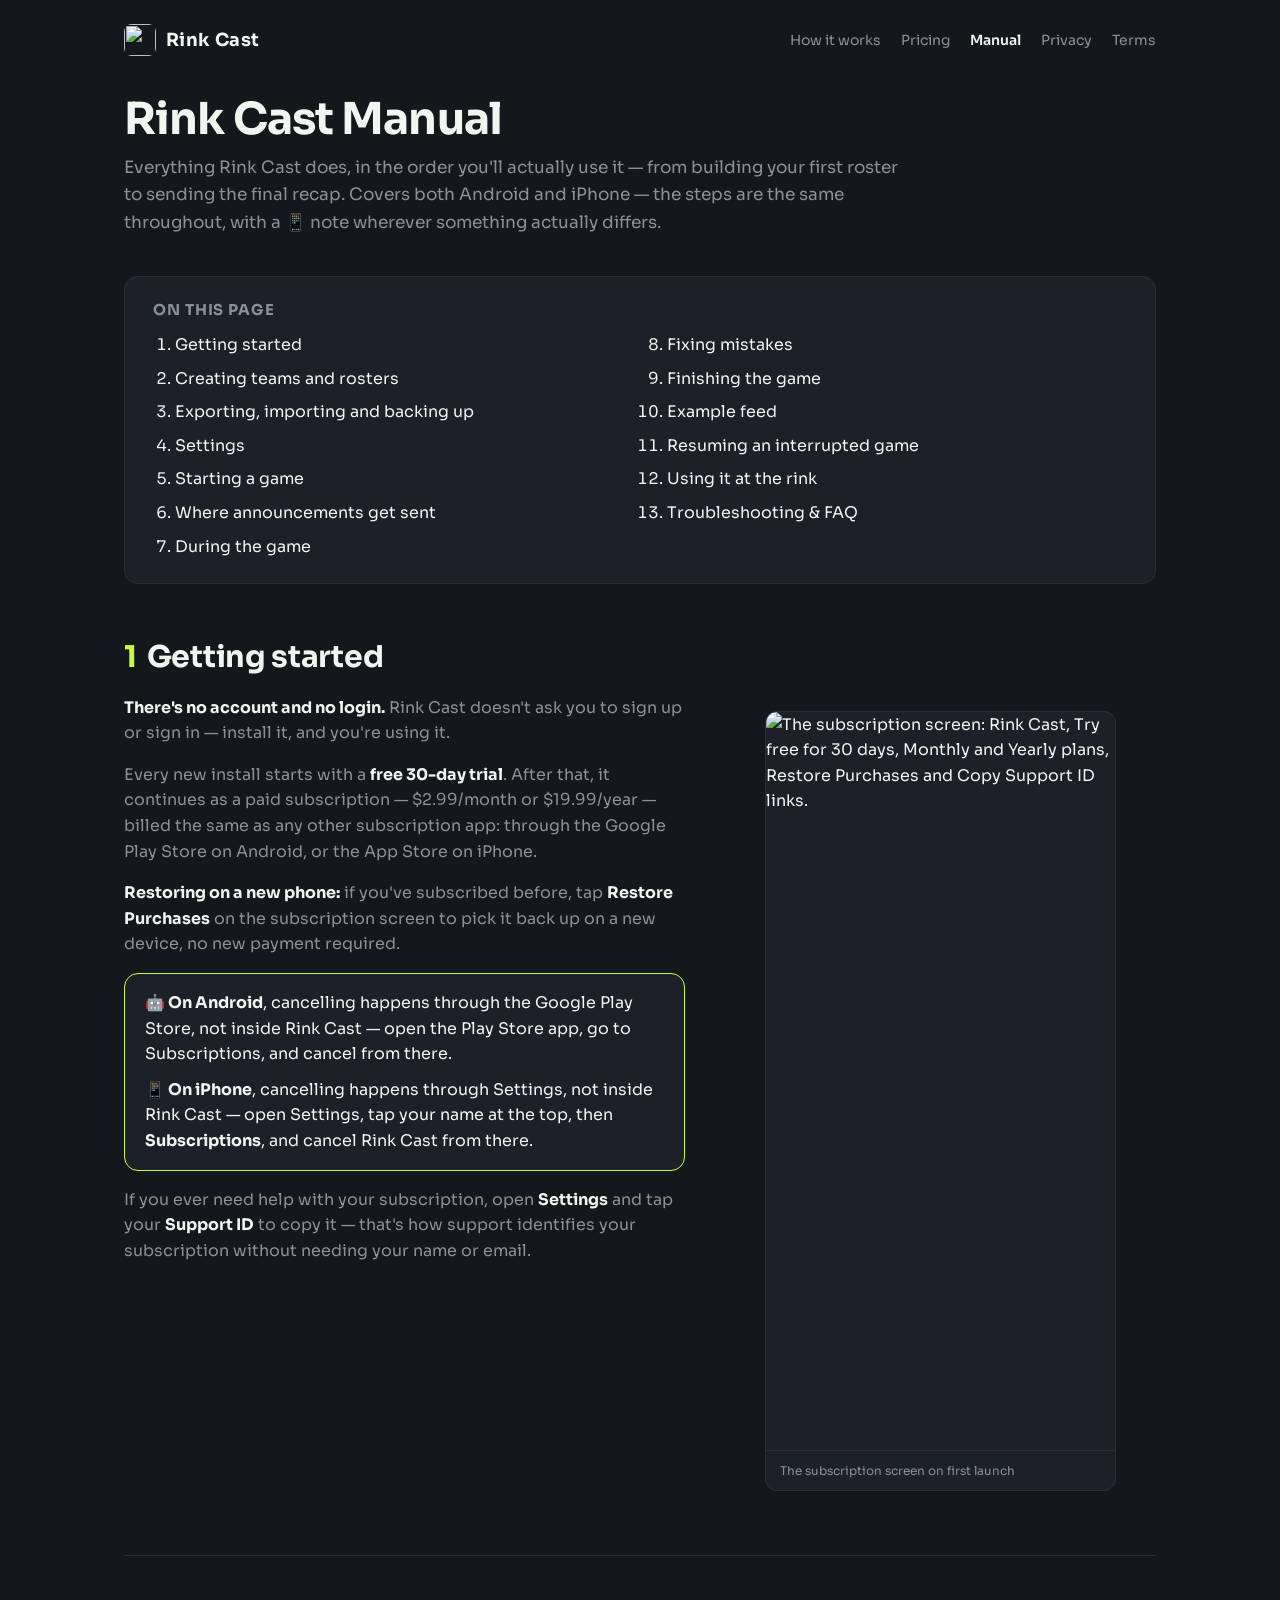
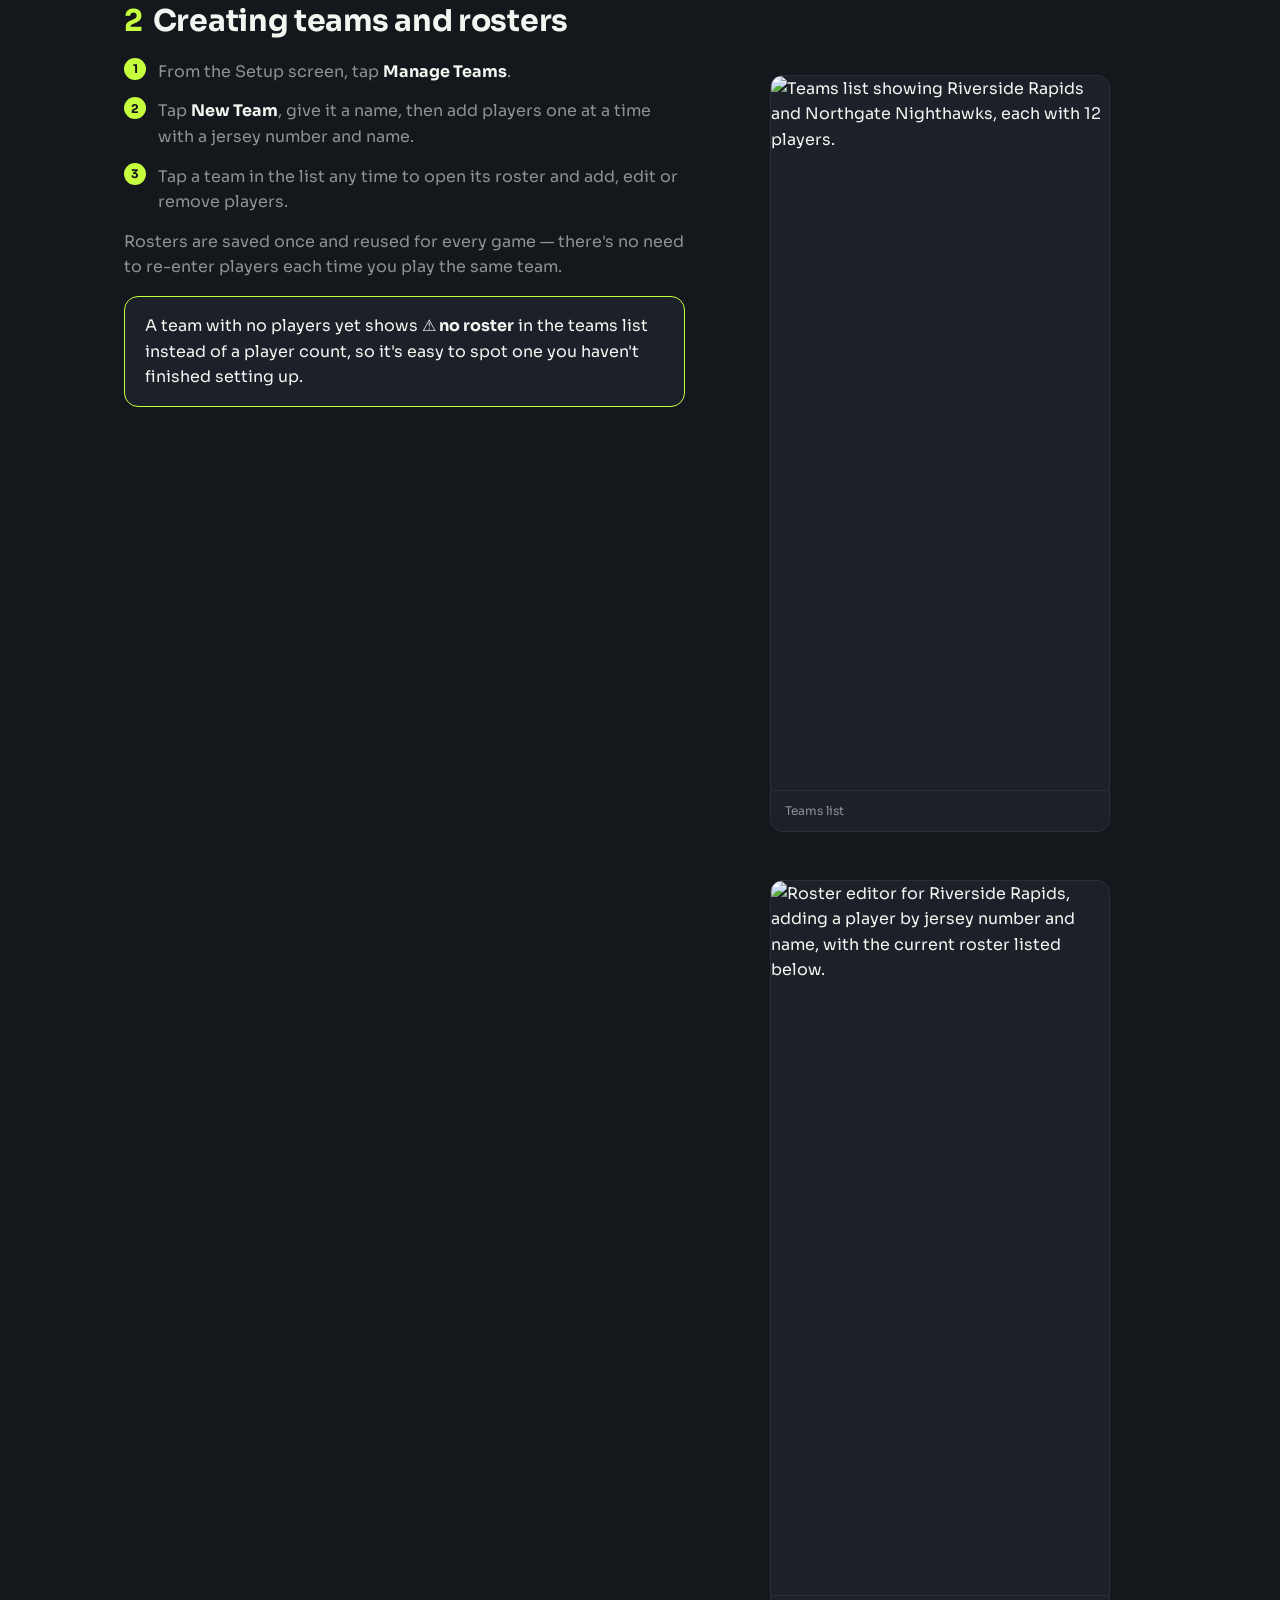
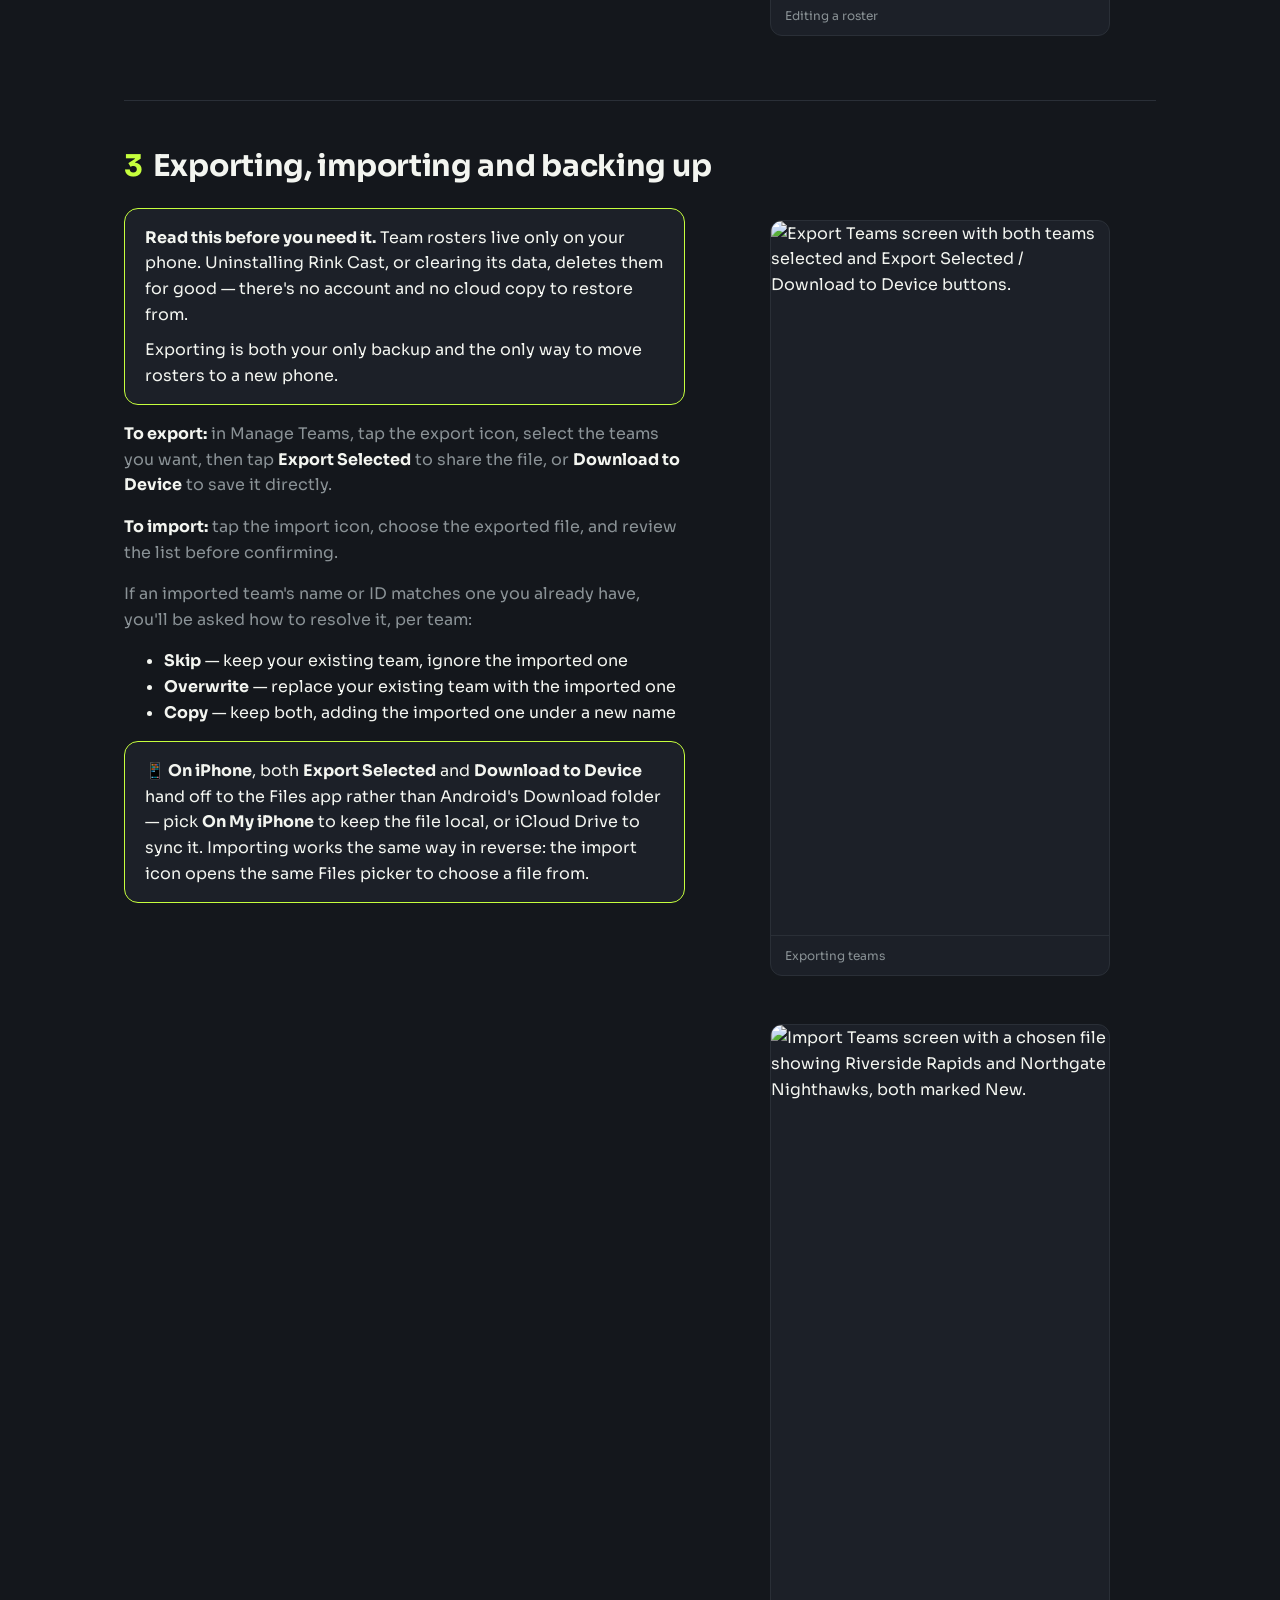
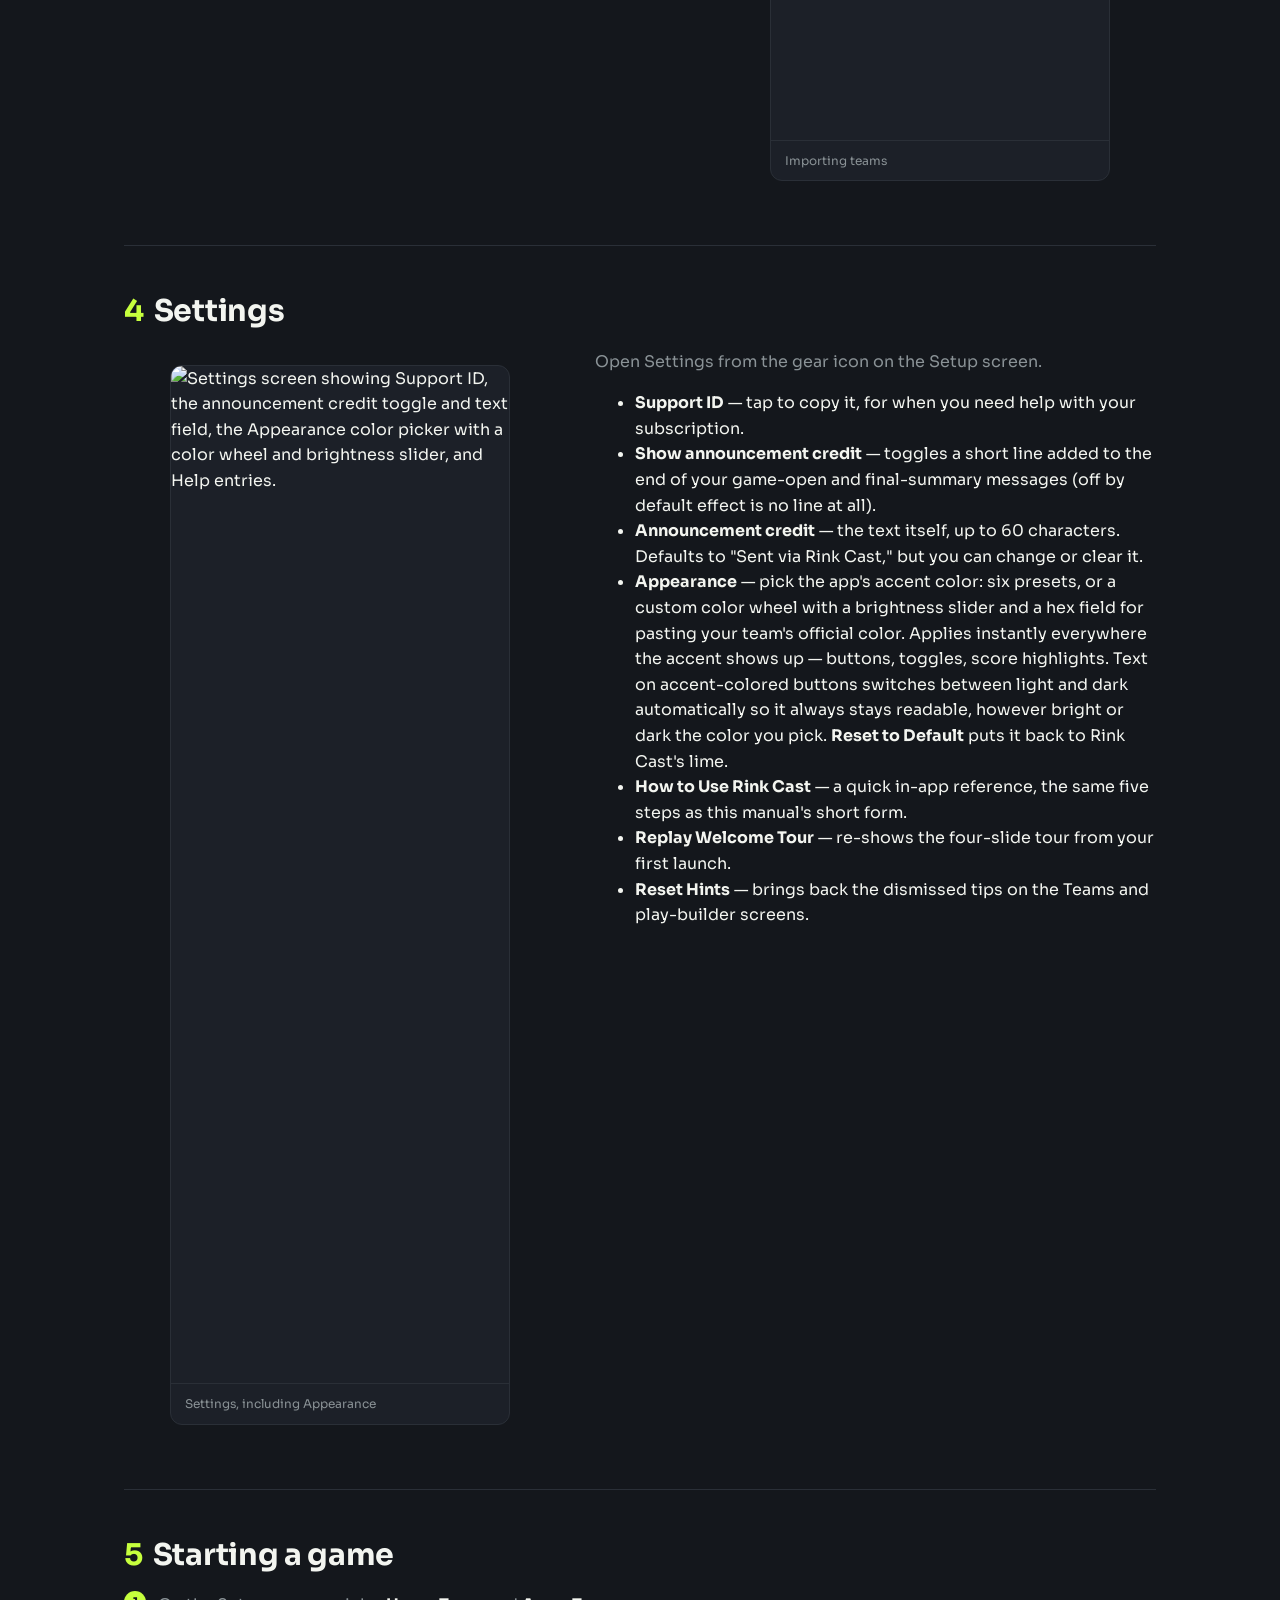
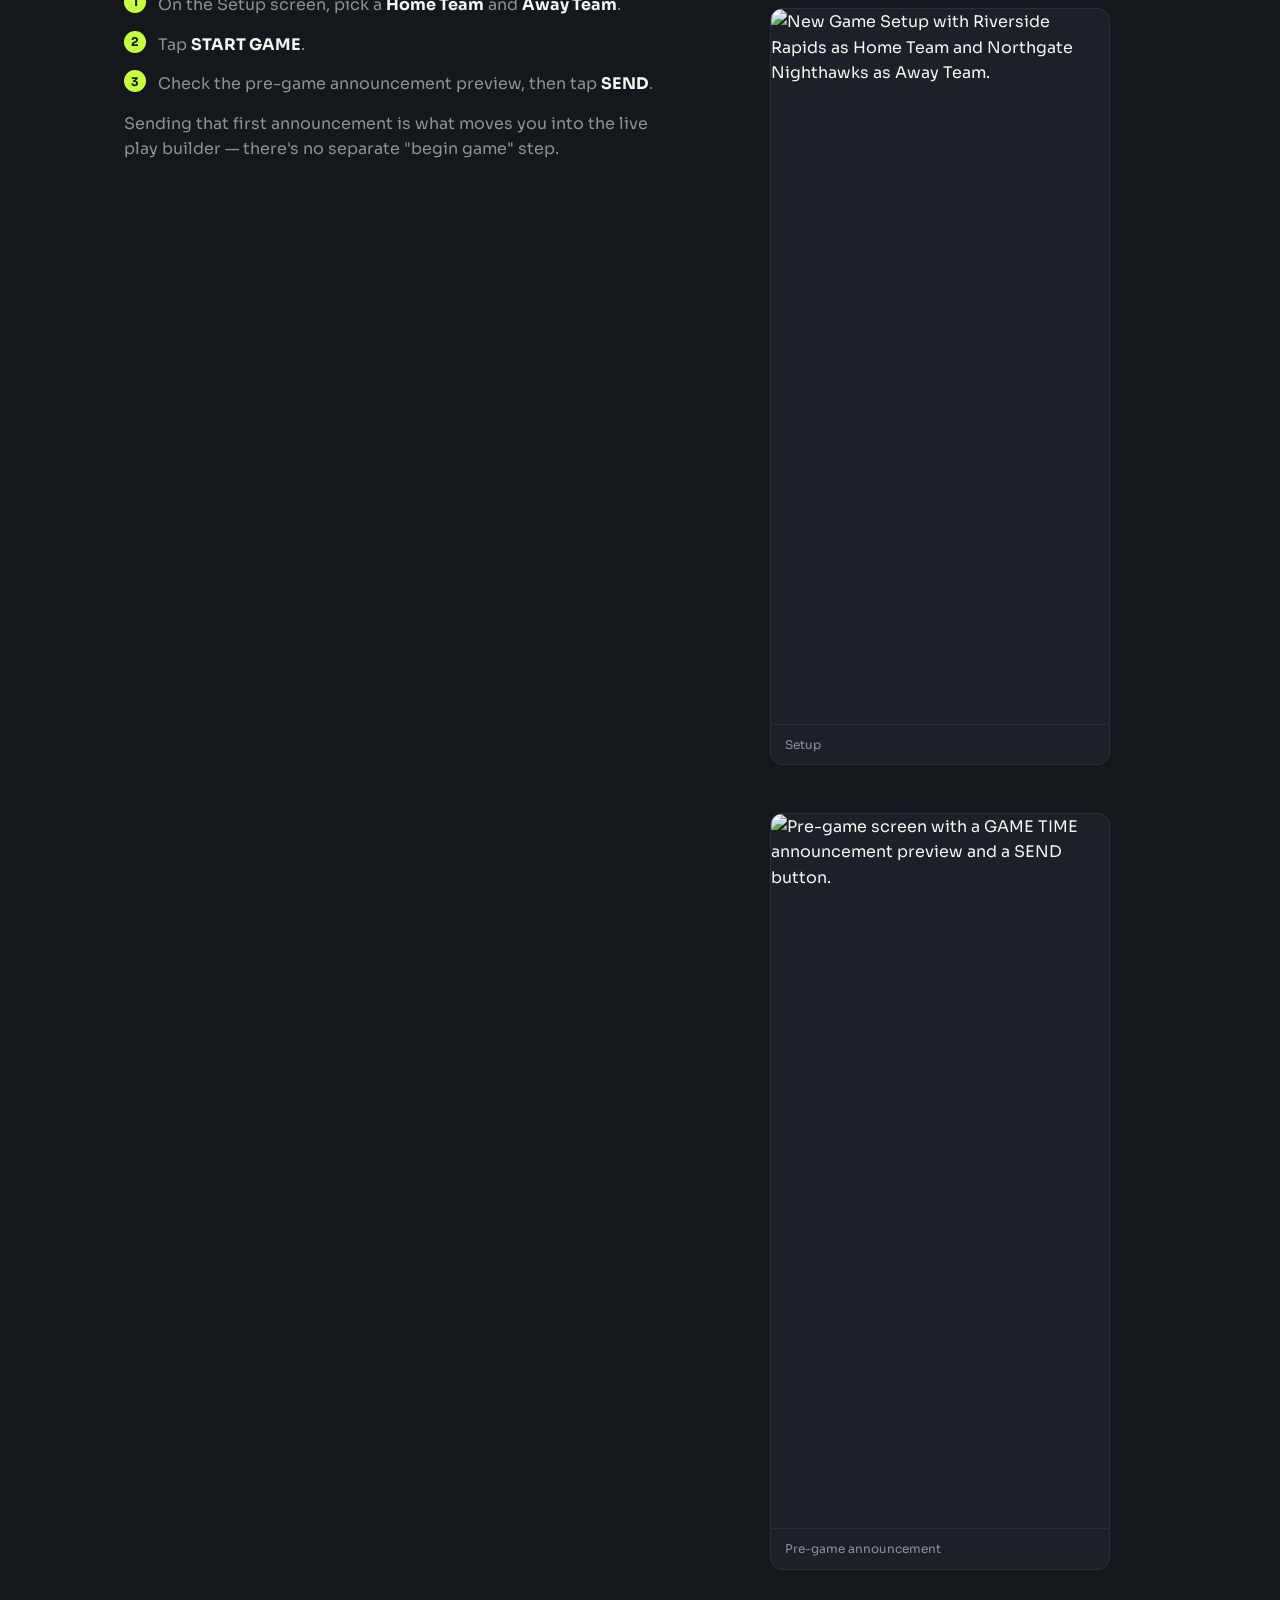
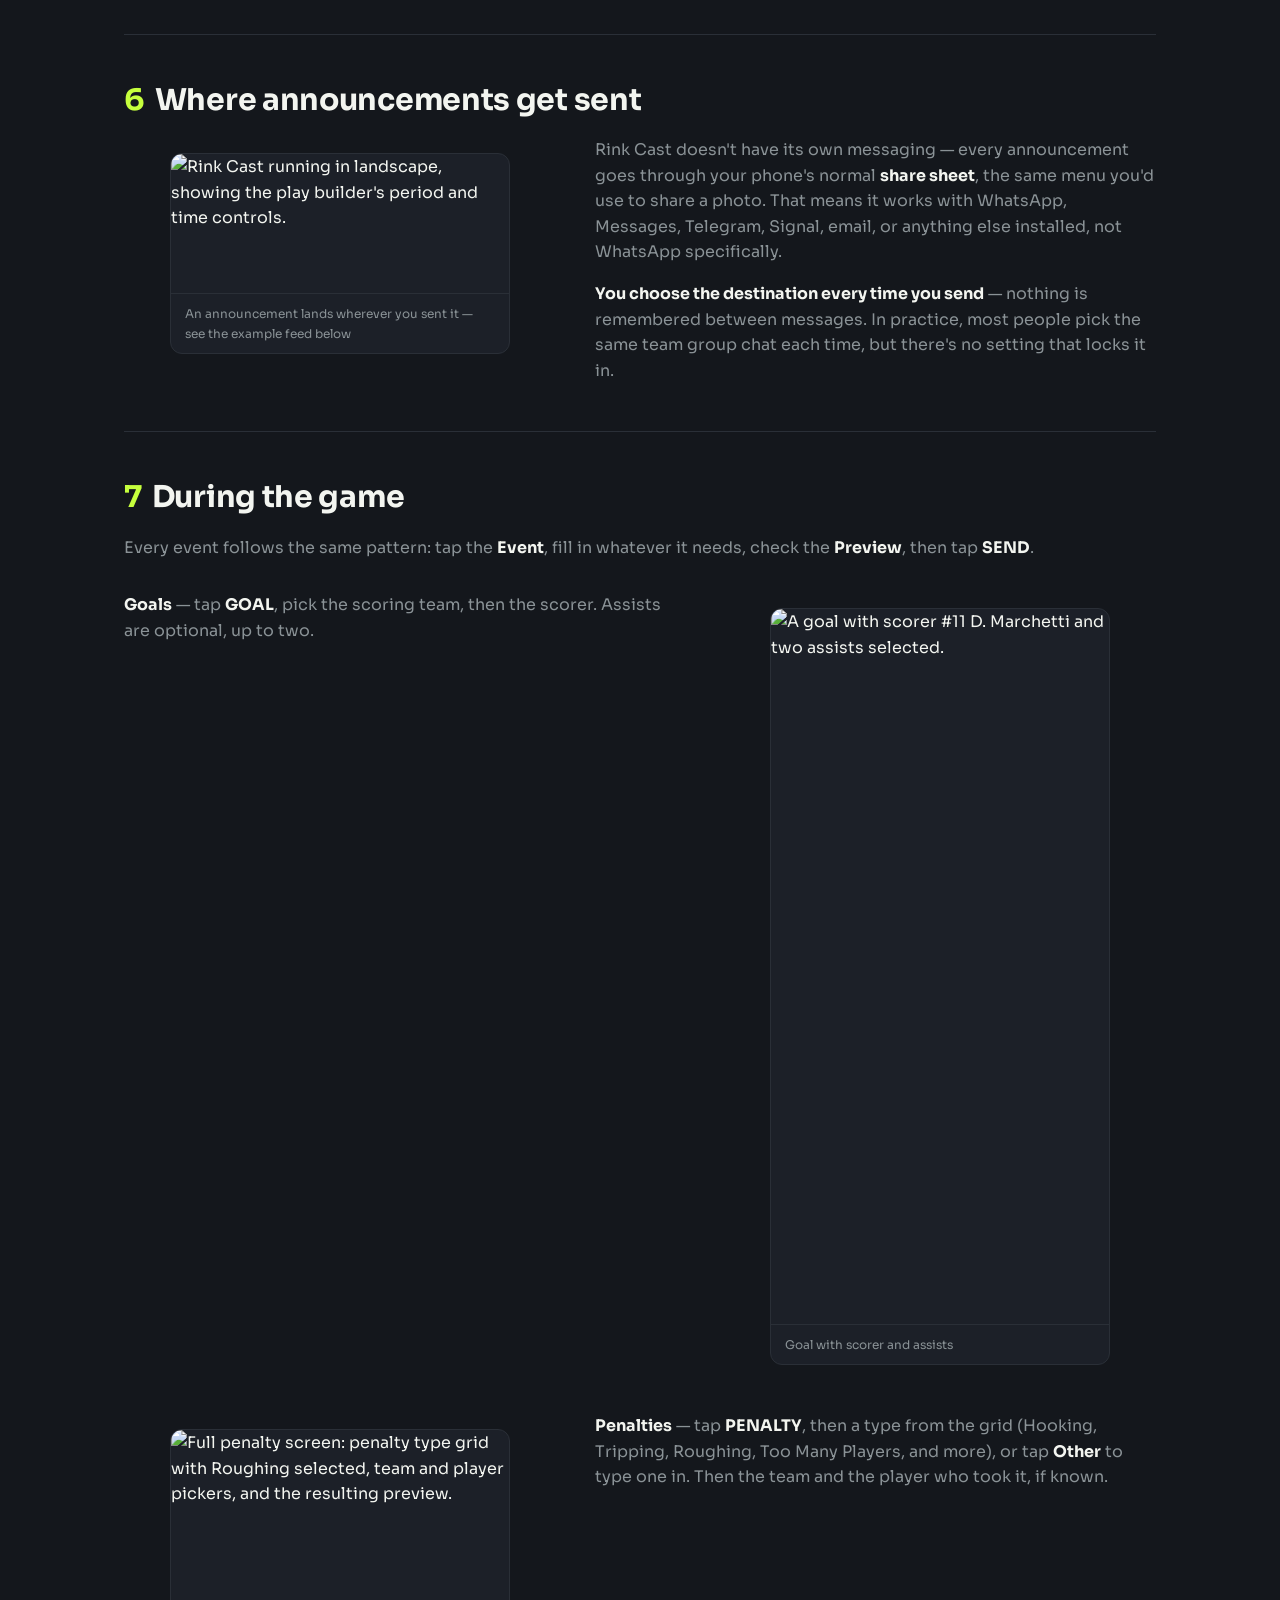
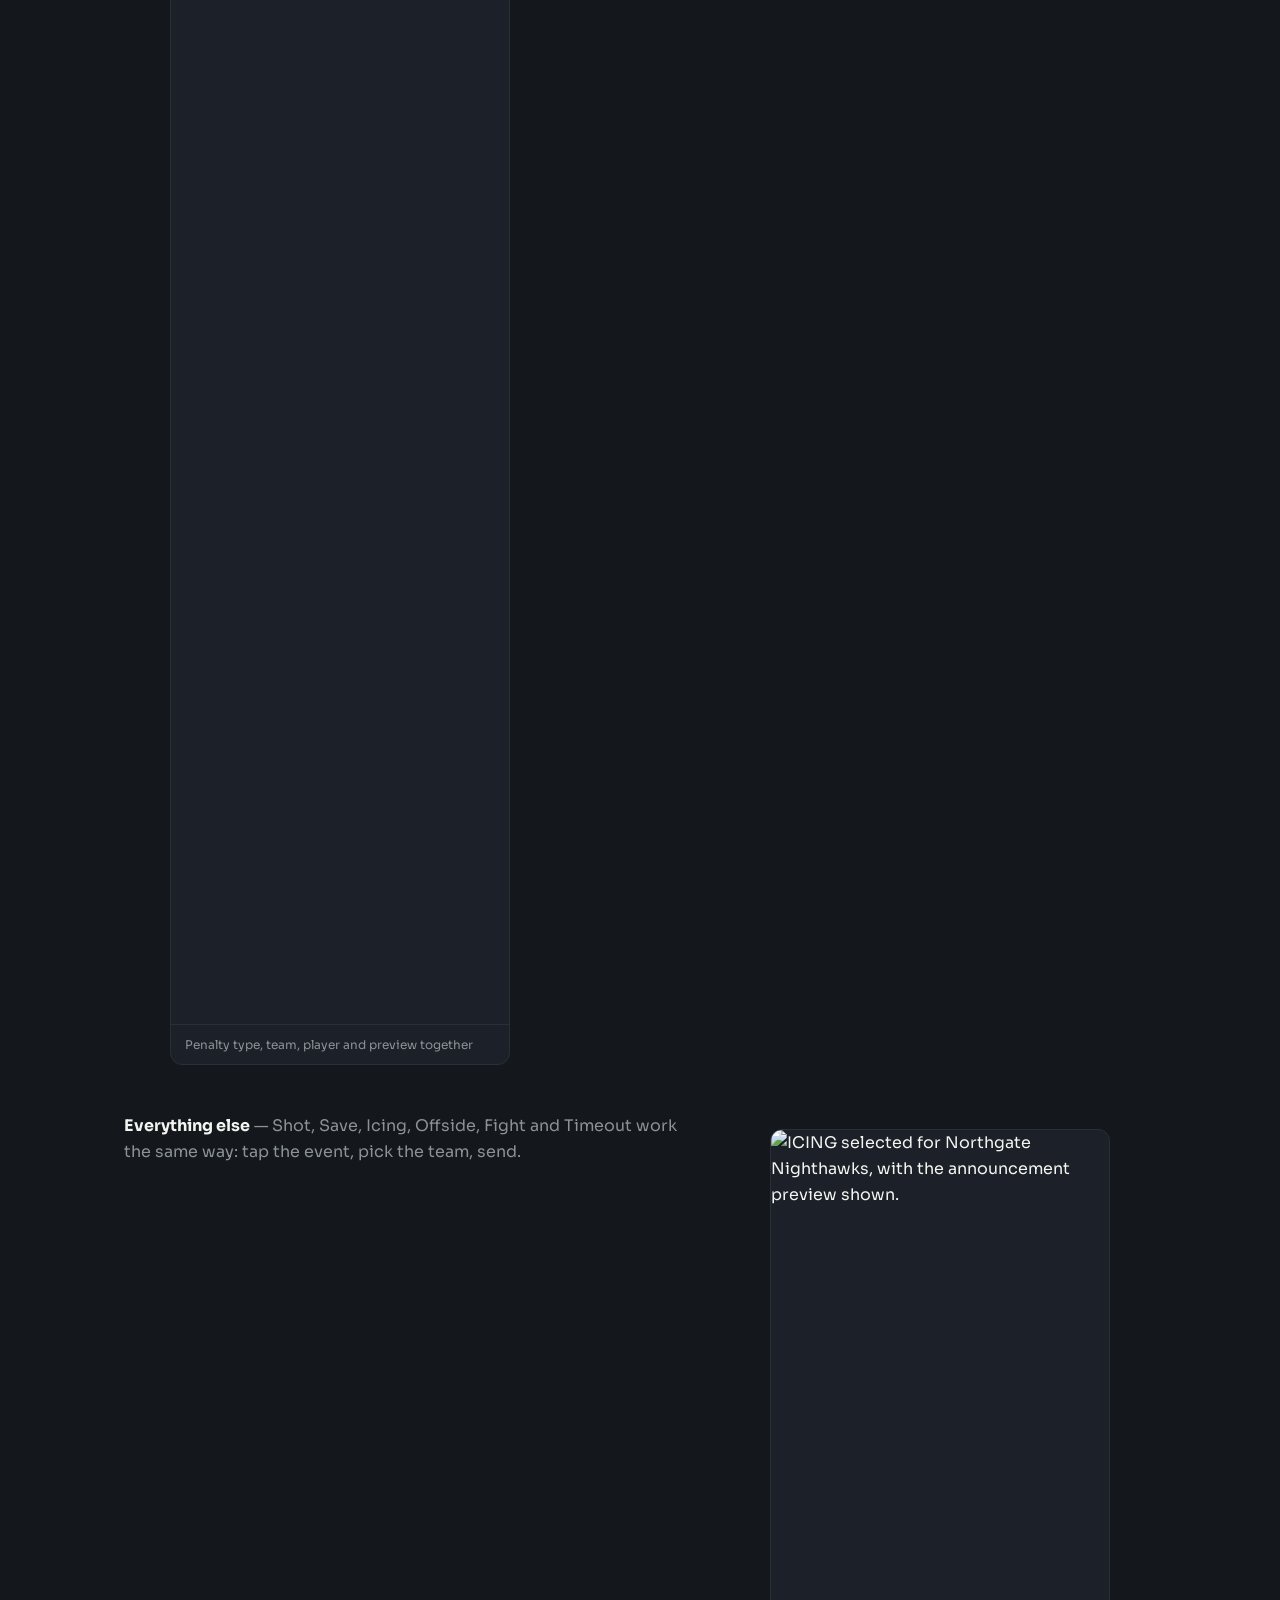
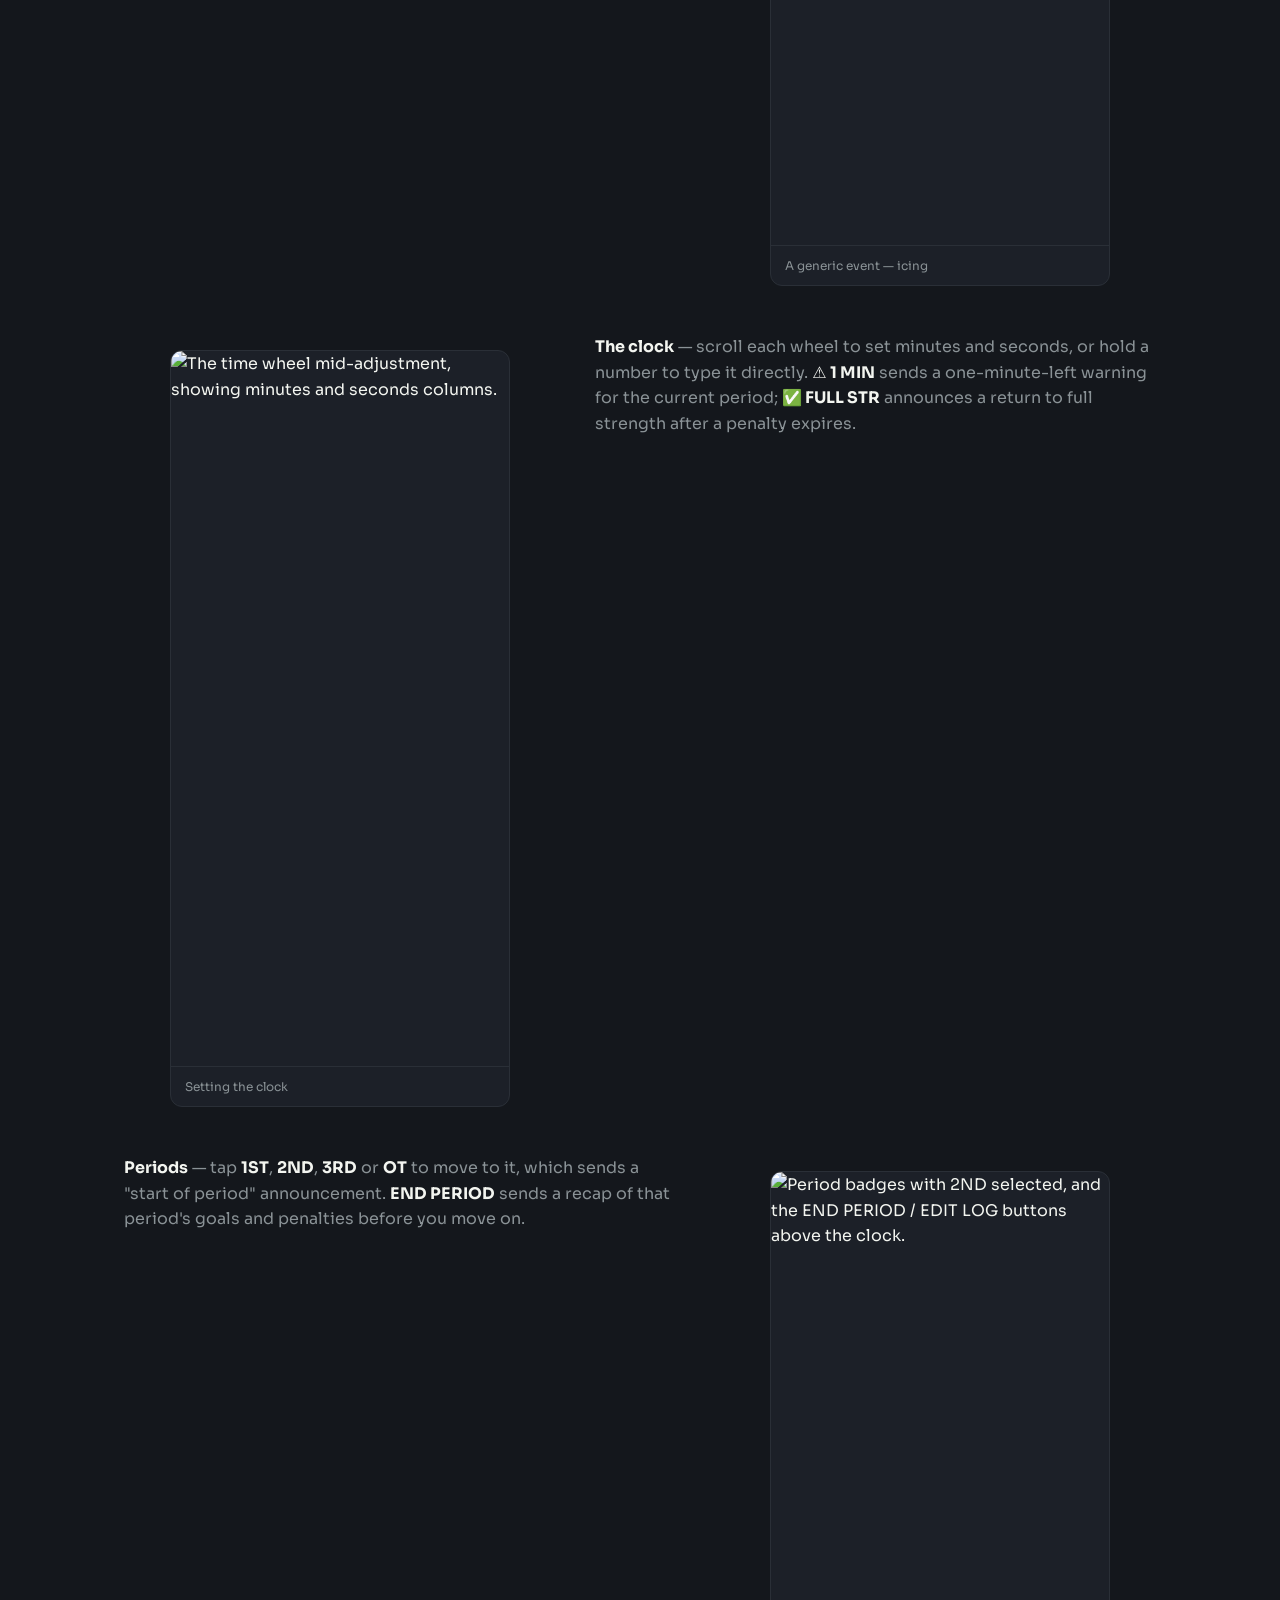
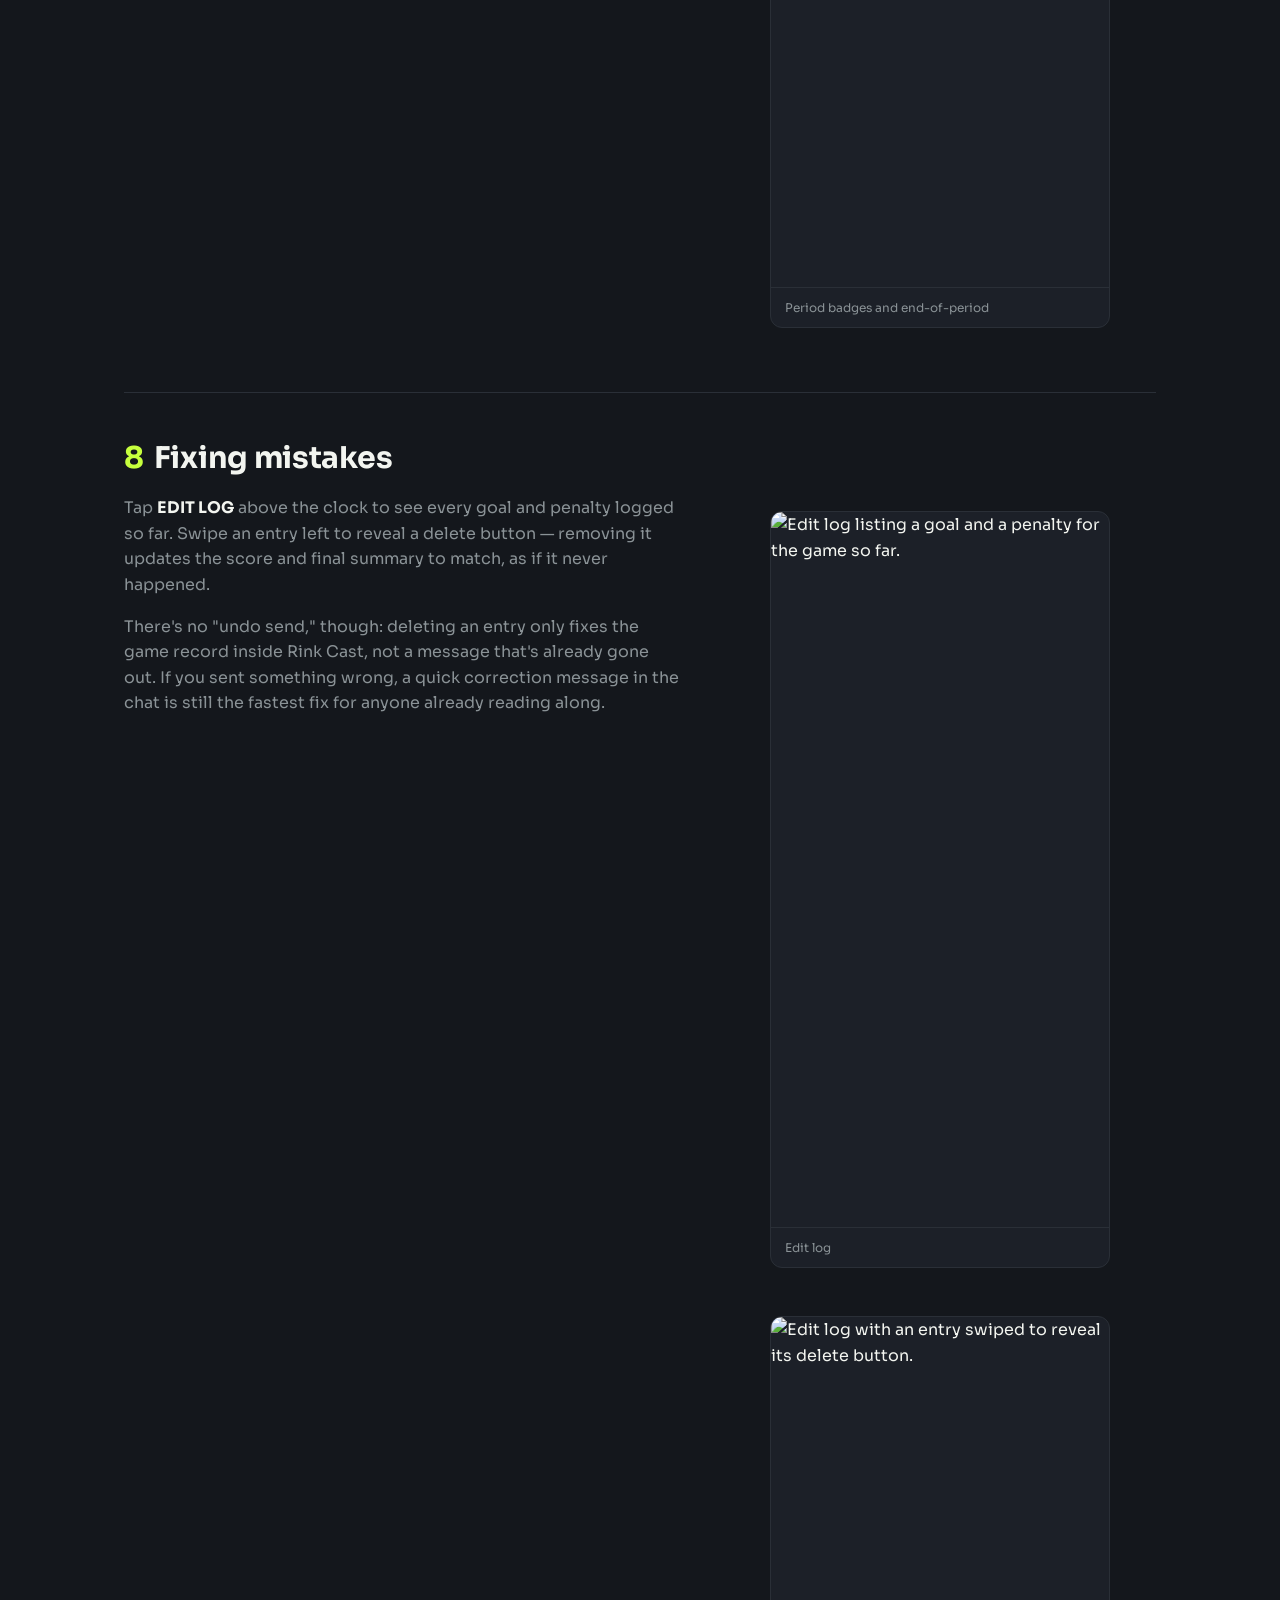
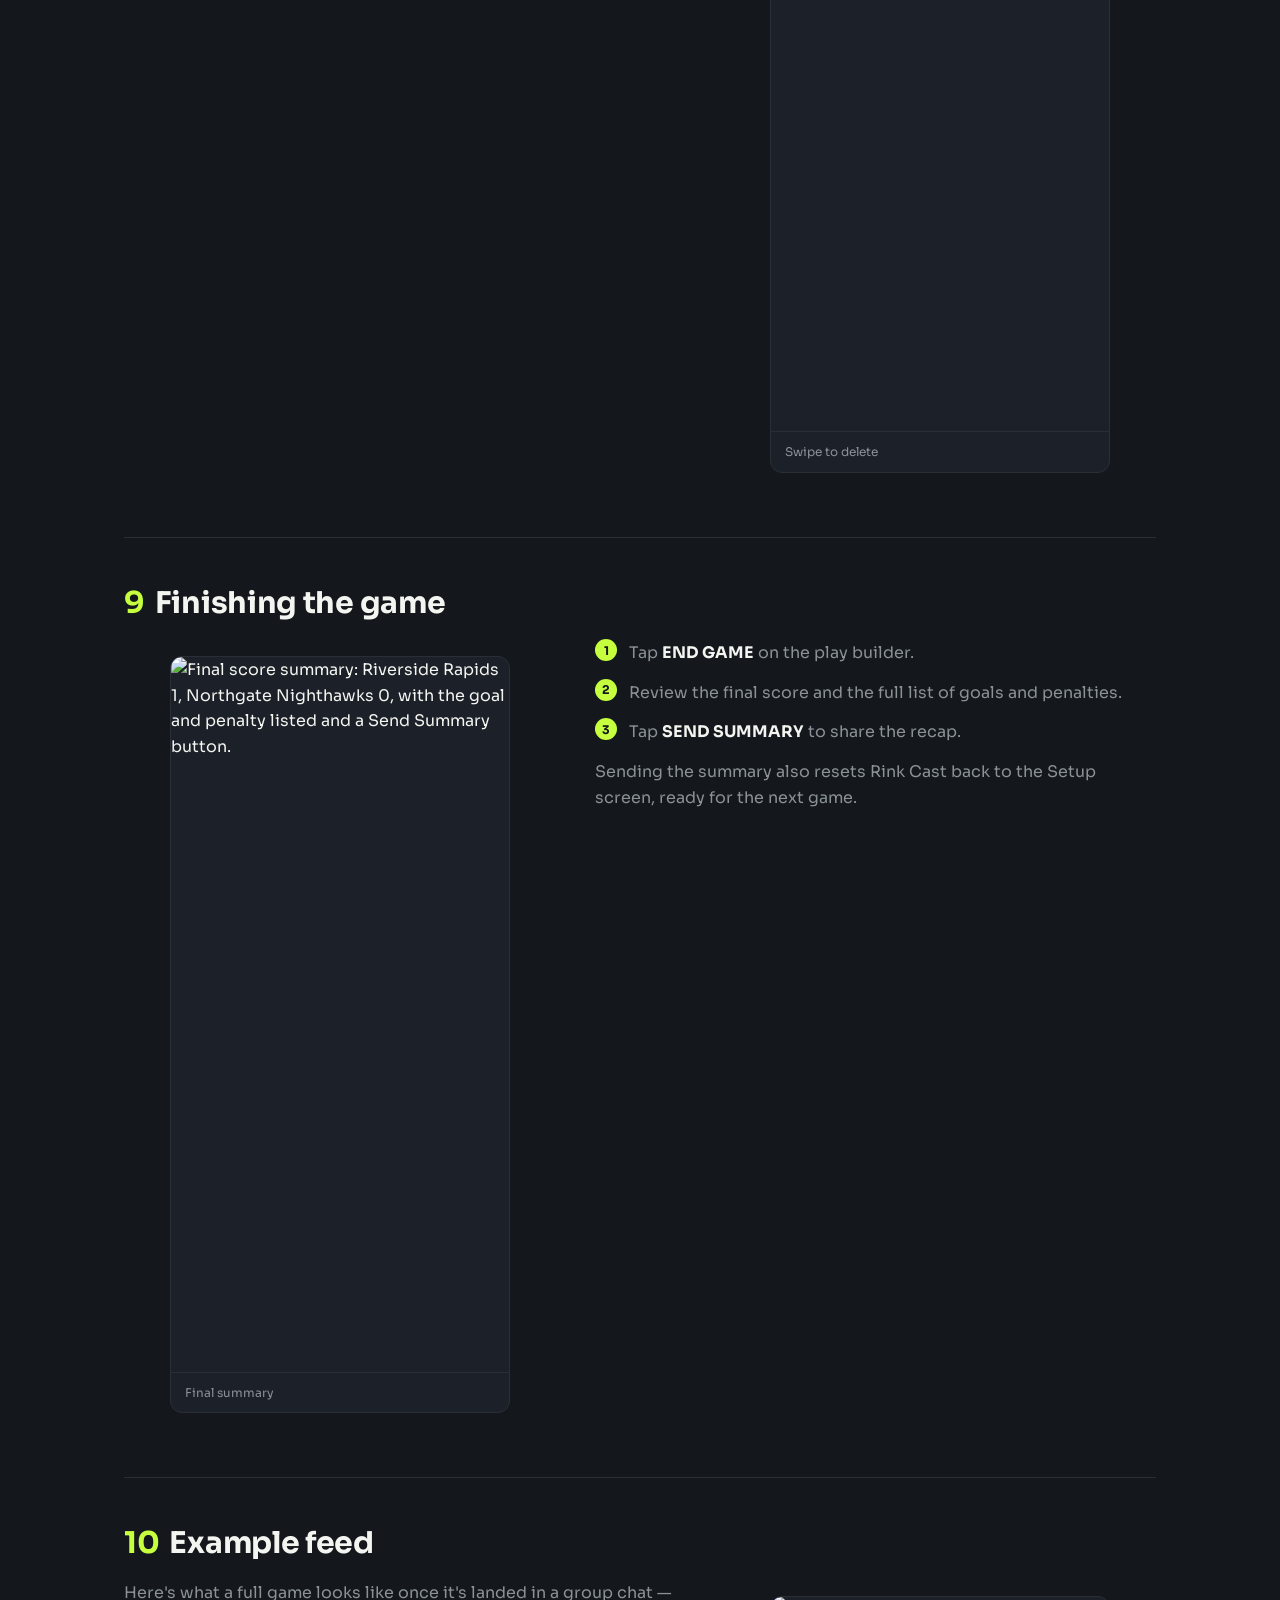
==== manual.html @ 88b72c5d "Make the promo page the homepage, move privacy to privacy.html, restyle legal pages in Volt Graphite" ====
<!doctype html>
<html lang="en">
<head>
<meta charset="utf-8" />
<meta name="viewport" content="width=device-width, initial-scale=1" />
<title>Rink Cast Manual</title>
<meta name="description" content="How to use Rink Cast: teams and rosters, starting a game, calling goals and penalties live, and sending the final recap." />

<meta property="og:type" content="website" />
<meta property="og:title" content="Rink Cast Manual" />
<meta property="og:description" content="How to use Rink Cast: teams and rosters, starting a game, calling goals and penalties live, and sending the final recap." />
<meta property="og:image" content="https://mcesolutionsinc.github.io/rink-cast/og-image.png" />
<meta property="og:url" content="https://mcesolutionsinc.github.io/rink-cast/manual.html" />
<meta name="twitter:card" content="summary_large_image" />

<link rel="icon" type="image/png" sizes="64x64" href="favicon.png" />
<link rel="apple-touch-icon" href="apple-touch-icon.png" />

<link rel="preconnect" href="https://fonts.googleapis.com" />
<link rel="preconnect" href="https://fonts.gstatic.com" crossorigin />
<link rel="stylesheet" href="https://fonts.googleapis.com/css2?family=Sora:wght@400;600;700&display=swap" />
<link rel="stylesheet" href="promo.css" />
</head>
<body>

<div class="wrap">
  <header class="site-header">
    <a class="wordmark" href="index.html">
      <img src="favicon.png" alt="" width="32" height="32" />
      Rink Cast
    </a>
    <nav class="site-nav" aria-label="Site">
      <a href="index.html#how-it-works">How it works</a>
      <a href="index.html#pricing">Pricing</a>
      <a href="manual.html" aria-current="page">Manual</a>
      <a href="privacy.html">Privacy</a>
      <a href="terms.html">Terms</a>
    </nav>
  </header>

  <main>
    <div class="doc-header">
      <h1 class="doc-title">Rink Cast Manual</h1>
      <p class="doc-lead">Everything Rink Cast does, in the order you'll actually use it — from building your first
        roster to sending the final recap. Covers both Android and iPhone — the steps are the same throughout,
        with a 📱 note wherever something actually differs.</p>
    </div>

    <nav class="toc" aria-label="Table of contents">
      <h2>On this page</h2>
      <ol>
        <li><a href="#getting-started">Getting started</a></li>
        <li><a href="#teams-and-rosters">Creating teams and rosters</a></li>
        <li><a href="#backing-up">Exporting, importing and backing up</a></li>
        <li><a href="#settings">Settings</a></li>
        <li><a href="#starting-a-game">Starting a game</a></li>
        <li><a href="#where-it-sends">Where announcements get sent</a></li>
        <li><a href="#during-the-game">During the game</a></li>
        <li><a href="#fixing-mistakes">Fixing mistakes</a></li>
        <li><a href="#finishing-the-game">Finishing the game</a></li>
        <li><a href="#example-feed">Example feed</a></li>
        <li><a href="#resuming">Resuming an interrupted game</a></li>
        <li><a href="#at-the-rink">Using it at the rink</a></li>
        <li><a href="#troubleshooting">Troubleshooting &amp; FAQ</a></li>
      </ol>
    </nav>

    <!-- 1: Getting started -->
    <section id="getting-started" class="doc-section">
      <h2><span class="doc-number">1</span>Getting started</h2>
      <div class="doc-body">
        <div class="doc-text">
          <p><strong>There's no account and no login.</strong> Rink Cast doesn't ask you to sign up or sign in —
            install it, and you're using it.</p>
          <p>Every new install starts with a <strong>free 30-day trial</strong>. After that, it continues as a paid
            subscription — $2.99/month or $19.99/year — billed the same as any other subscription app: through the
            Google Play Store on Android, or the App Store on iPhone.</p>
          <p><strong>Restoring on a new phone:</strong> if you've subscribed before, tap <strong>Restore
            Purchases</strong> on the subscription screen to pick it back up on a new device, no new payment
            required.</p>
          <div class="doc-callout">
            <p><strong>🤖 On Android</strong>, cancelling happens through the Google Play Store, not inside Rink
              Cast — open the Play Store app, go to Subscriptions, and cancel from there.</p>
            <p><strong>📱 On iPhone</strong>, cancelling happens through Settings, not inside Rink Cast — open
              Settings, tap your name at the top, then <strong>Subscriptions</strong>, and cancel Rink Cast from
              there.</p>
          </div>
          <p>If you ever need help with your subscription, open <strong>Settings</strong> and tap your
            <strong>Support ID</strong> to copy it — that's how support identifies your subscription without needing
            your name or email.</p>
        </div>
        <div class="doc-shots">
          <figure class="doc-shot">
            <img src="screenshots/manual/01-paywall.webp" width="640" height="1353" loading="lazy"
              alt="The subscription screen: Rink Cast, Try free for 30 days, Monthly and Yearly plans, Restore Purchases and Copy Support ID links." />
            <figcaption>The subscription screen on first launch</figcaption>
          </figure>
        </div>
      </div>
    </section>

    <!-- 2: Creating teams and rosters -->
    <section id="teams-and-rosters" class="doc-section">
      <h2><span class="doc-number">2</span>Creating teams and rosters</h2>
      <div class="doc-body">
        <div class="doc-text">
          <ol class="doc-steps">
            <li>From the Setup screen, tap <strong>Manage Teams</strong>.</li>
            <li>Tap <strong>New Team</strong>, give it a name, then add players one at a time with a jersey number
              and name.</li>
            <li>Tap a team in the list any time to open its roster and add, edit or remove players.</li>
          </ol>
          <p>Rosters are saved once and reused for every game — there's no need to re-enter players each time you
            play the same team.</p>
          <div class="doc-callout">
            <p>A team with no players yet shows <strong>⚠ no roster</strong> in the teams list instead of a player
              count, so it's easy to spot one you haven't finished setting up.</p>
          </div>
        </div>
        <div class="doc-shots doc-shots--row">
          <figure class="doc-shot doc-shot--wide">
            <img src="screenshots/manual/05-teams-list.webp" width="640" height="1353" loading="lazy"
              alt="Teams list showing Riverside Rapids and Northgate Nighthawks, each with 12 players." />
            <figcaption>Teams list</figcaption>
          </figure>
          <figure class="doc-shot doc-shot--wide">
            <img src="screenshots/manual/06-roster-editor.webp" width="640" height="1353" loading="lazy"
              alt="Roster editor for Riverside Rapids, adding a player by jersey number and name, with the current roster listed below." />
            <figcaption>Editing a roster</figcaption>
          </figure>
        </div>
      </div>
    </section>

    <!-- 3: Exporting, importing and backing up -->
    <section id="backing-up" class="doc-section">
      <h2><span class="doc-number">3</span>Exporting, importing and backing up</h2>
      <div class="doc-body">
        <div class="doc-text">
          <div class="doc-callout">
            <p><strong>Read this before you need it.</strong> Team rosters live only on your phone. Uninstalling
              Rink Cast, or clearing its data, deletes them for good — there's no account and no cloud copy to
              restore from.</p>
            <p>Exporting is both your only backup and the only way to move rosters to a new phone.</p>
          </div>
          <p><strong>To export:</strong> in Manage Teams, tap the export icon, select the teams you want, then tap
            <strong>Export Selected</strong> to share the file, or <strong>Download to Device</strong> to save it
            directly.</p>
          <p><strong>To import:</strong> tap the import icon, choose the exported file, and review the list before
            confirming.</p>
          <p>If an imported team's name or ID matches one you already have, you'll be asked how to resolve it, per
            team:</p>
          <ul>
            <li><strong>Skip</strong> — keep your existing team, ignore the imported one</li>
            <li><strong>Overwrite</strong> — replace your existing team with the imported one</li>
            <li><strong>Copy</strong> — keep both, adding the imported one under a new name</li>
          </ul>
          <div class="doc-callout">
            <p><strong>📱 On iPhone</strong>, both <strong>Export Selected</strong> and <strong>Download to
              Device</strong> hand off to the Files app rather than Android's Download folder — pick <strong>On My
              iPhone</strong> to keep the file local, or iCloud Drive to sync it. Importing works the same way in
              reverse: the import icon opens the same Files picker to choose a file from.</p>
          </div>
        </div>
        <div class="doc-shots doc-shots--row">
          <figure class="doc-shot doc-shot--wide">
            <img src="screenshots/manual/07-export-teams.webp" width="640" height="1353" loading="lazy"
              alt="Export Teams screen with both teams selected and Export Selected / Download to Device buttons." />
            <figcaption>Exporting teams</figcaption>
          </figure>
          <figure class="doc-shot doc-shot--wide">
            <img src="screenshots/manual/04-import-teams.webp" width="640" height="1353" loading="lazy"
              alt="Import Teams screen with a chosen file showing Riverside Rapids and Northgate Nighthawks, both marked New." />
            <figcaption>Importing teams</figcaption>
          </figure>
        </div>
      </div>
    </section>

    <!-- 4: Settings -->
    <section id="settings" class="doc-section">
      <h2><span class="doc-number">4</span>Settings</h2>
      <div class="doc-body doc-body--reverse">
        <div class="doc-text">
          <p>Open Settings from the gear icon on the Setup screen.</p>
          <ul>
            <li><strong>Support ID</strong> — tap to copy it, for when you need help with your subscription.</li>
            <li><strong>Show announcement credit</strong> — toggles a short line added to the end of your game-open
              and final-summary messages (off by default effect is no line at all).</li>
            <li><strong>Announcement credit</strong> — the text itself, up to 60 characters. Defaults to "Sent via
              Rink Cast," but you can change or clear it.</li>
            <li><strong>Appearance</strong> — pick the app's accent color: six presets, or a custom color wheel with
              a brightness slider and a hex field for pasting your team's official color. Applies instantly
              everywhere the accent shows up — buttons, toggles, score highlights. Text on accent-colored buttons
              switches between light and dark automatically so it always stays readable, however bright or dark the
              color you pick. <strong>Reset to Default</strong> puts it back to Rink Cast's lime.</li>
            <li><strong>How to Use Rink Cast</strong> — a quick in-app reference, the same five steps as this
              manual's short form.</li>
            <li><strong>Replay Welcome Tour</strong> — re-shows the four-slide tour from your first launch.</li>
            <li><strong>Reset Hints</strong> — brings back the dismissed tips on the Teams and play-builder
              screens.</li>
          </ul>
        </div>
        <div class="doc-shots">
          <figure class="doc-shot doc-shot--wide">
            <img src="screenshots/manual/08-settings.webp" width="640" height="1927" loading="lazy"
              alt="Settings screen showing Support ID, the announcement credit toggle and text field, the Appearance color picker with a color wheel and brightness slider, and Help entries." />
            <figcaption>Settings, including Appearance</figcaption>
          </figure>
        </div>
      </div>
    </section>

    <!-- 5: Starting a game -->
    <section id="starting-a-game" class="doc-section">
      <h2><span class="doc-number">5</span>Starting a game</h2>
      <div class="doc-body">
        <div class="doc-text">
          <ol class="doc-steps">
            <li>On the Setup screen, pick a <strong>Home Team</strong> and <strong>Away Team</strong>.</li>
            <li>Tap <strong>START GAME</strong>.</li>
            <li>Check the pre-game announcement preview, then tap <strong>SEND</strong>.</li>
          </ol>
          <p>Sending that first announcement is what moves you into the live play builder — there's no separate
            "begin game" step.</p>
        </div>
        <div class="doc-shots doc-shots--row">
          <figure class="doc-shot doc-shot--wide">
            <img src="screenshots/manual/10-game-setup.webp" width="640" height="1353" loading="lazy"
              alt="New Game Setup with Riverside Rapids as Home Team and Northgate Nighthawks as Away Team." />
            <figcaption>Setup</figcaption>
          </figure>
          <figure class="doc-shot doc-shot--wide">
            <img src="screenshots/manual/11-pregame.webp" width="640" height="1353" loading="lazy"
              alt="Pre-game screen with a GAME TIME announcement preview and a SEND button." />
            <figcaption>Pre-game announcement</figcaption>
          </figure>
        </div>
      </div>
    </section>

    <!-- 6: Where announcements get sent -->
    <section id="where-it-sends" class="doc-section">
      <h2><span class="doc-number">6</span>Where announcements get sent</h2>
      <div class="doc-body doc-body--reverse">
        <div class="doc-text">
          <p>Rink Cast doesn't have its own messaging — every announcement goes through your phone's normal
            <strong>share sheet</strong>, the same menu you'd use to share a photo. That means it works with
            WhatsApp, Messages, Telegram, Signal, email, or anything else installed, not WhatsApp specifically.</p>
          <p><strong>You choose the destination every time you send</strong> — nothing is remembered between
            messages. In practice, most people pick the same team group chat each time, but there's no setting that
            locks it in.</p>
        </div>
        <div class="doc-shots">
          <figure class="doc-shot doc-shot--wide">
            <img src="screenshots/manual/23-landscape.webp" width="640" height="264" loading="lazy"
              alt="Rink Cast running in landscape, showing the play builder's period and time controls." />
            <figcaption>An announcement lands wherever you sent it — see the example feed below</figcaption>
          </figure>
        </div>
      </div>
    </section>

    <!-- 7: During the game -->
    <section id="during-the-game" class="doc-section">
      <h2><span class="doc-number">7</span>During the game</h2>
      <div class="doc-body">
        <div class="doc-text">
          <p>Every event follows the same pattern: tap the <strong>Event</strong>, fill in whatever it needs, check
            the <strong>Preview</strong>, then tap <strong>SEND</strong>.</p>
        </div>
      </div>

      <div class="doc-body" style="margin-top:32px;">
        <div class="doc-text">
          <p><strong>Goals</strong> — tap <strong>GOAL</strong>, pick the scoring team, then the scorer. Assists are
            optional, up to two.</p>
        </div>
        <div class="doc-shots">
          <figure class="doc-shot doc-shot--wide">
            <img src="screenshots/manual/13-goal-with-assists.webp" width="640" height="1353" loading="lazy"
              alt="A goal with scorer #11 D. Marchetti and two assists selected." />
            <figcaption>Goal with scorer and assists</figcaption>
          </figure>
        </div>
      </div>

      <div class="doc-body doc-body--reverse" style="margin-top:32px;">
        <div class="doc-text">
          <p><strong>Penalties</strong> — tap <strong>PENALTY</strong>, then a type from the grid (Hooking, Tripping,
            Roughing, Too Many Players, and more), or tap <strong>Other</strong> to type one in. Then the team and
            the player who took it, if known.</p>
        </div>
        <div class="doc-shots">
          <figure class="doc-shot doc-shot--wide">
            <img src="screenshots/manual/15b-penalty-full.webp" width="640" height="2261" loading="lazy"
              alt="Full penalty screen: penalty type grid with Roughing selected, team and player pickers, and the resulting preview." />
            <figcaption>Penalty type, team, player and preview together</figcaption>
          </figure>
        </div>
      </div>

      <div class="doc-body" style="margin-top:32px;">
        <div class="doc-text">
          <p><strong>Everything else</strong> — Shot, Save, Icing, Offside, Fight and Timeout work the same way:
            tap the event, pick the team, send.</p>
        </div>
        <div class="doc-shots">
          <figure class="doc-shot doc-shot--wide">
            <img src="screenshots/manual/16-generic-event.webp" width="640" height="1353" loading="lazy"
              alt="ICING selected for Northgate Nighthawks, with the announcement preview shown." />
            <figcaption>A generic event — icing</figcaption>
          </figure>
        </div>
      </div>

      <div class="doc-body doc-body--reverse" style="margin-top:32px;">
        <div class="doc-text">
          <p><strong>The clock</strong> — scroll each wheel to set minutes and seconds, or hold a number to type it
            directly. <strong>⚠ 1 MIN</strong> sends a one-minute-left warning for the current period; <strong>✅ FULL
            STR</strong> announces a return to full strength after a penalty expires.</p>
        </div>
        <div class="doc-shots">
          <figure class="doc-shot doc-shot--wide">
            <img src="screenshots/manual/17-time-wheel.webp" width="640" height="1353" loading="lazy"
              alt="The time wheel mid-adjustment, showing minutes and seconds columns." />
            <figcaption>Setting the clock</figcaption>
          </figure>
        </div>
      </div>

      <div class="doc-body" style="margin-top:32px;">
        <div class="doc-text">
          <p><strong>Periods</strong> — tap <strong>1ST</strong>, <strong>2ND</strong>, <strong>3RD</strong> or
            <strong>OT</strong> to move to it, which sends a "start of period" announcement. <strong>END
            PERIOD</strong> sends a recap of that period's goals and penalties before you move on.</p>
        </div>
        <div class="doc-shots">
          <figure class="doc-shot doc-shot--wide">
            <img src="screenshots/manual/18-period-actions.webp" width="640" height="1353" loading="lazy"
              alt="Period badges with 2ND selected, and the END PERIOD / EDIT LOG buttons above the clock." />
            <figcaption>Period badges and end-of-period</figcaption>
          </figure>
        </div>
      </div>
    </section>

    <!-- 8: Fixing mistakes -->
    <section id="fixing-mistakes" class="doc-section">
      <h2><span class="doc-number">8</span>Fixing mistakes</h2>
      <div class="doc-body">
        <div class="doc-text">
          <p>Tap <strong>EDIT LOG</strong> above the clock to see every goal and penalty logged so far. Swipe an
            entry left to reveal a delete button — removing it updates the score and final summary to match, as if
            it never happened.</p>
          <p>There's no "undo send," though: deleting an entry only fixes the game record inside Rink Cast, not a
            message that's already gone out. If you sent something wrong, a quick correction message in the chat is
            still the fastest fix for anyone already reading along.</p>
        </div>
        <div class="doc-shots doc-shots--row">
          <figure class="doc-shot doc-shot--wide">
            <img src="screenshots/manual/19-edit-log.webp" width="640" height="1353" loading="lazy"
              alt="Edit log listing a goal and a penalty for the game so far." />
            <figcaption>Edit log</figcaption>
          </figure>
          <figure class="doc-shot doc-shot--wide">
            <img src="screenshots/manual/19b-edit-log-delete.webp" width="640" height="1353" loading="lazy"
              alt="Edit log with an entry swiped to reveal its delete button." />
            <figcaption>Swipe to delete</figcaption>
          </figure>
        </div>
      </div>
    </section>

    <!-- 9: Finishing the game -->
    <section id="finishing-the-game" class="doc-section">
      <h2><span class="doc-number">9</span>Finishing the game</h2>
      <div class="doc-body doc-body--reverse">
        <div class="doc-text">
          <ol class="doc-steps">
            <li>Tap <strong>END GAME</strong> on the play builder.</li>
            <li>Review the final score and the full list of goals and penalties.</li>
            <li>Tap <strong>SEND SUMMARY</strong> to share the recap.</li>
          </ol>
          <p>Sending the summary also resets Rink Cast back to the Setup screen, ready for the next game.</p>
        </div>
        <div class="doc-shots">
          <figure class="doc-shot doc-shot--wide">
            <img src="screenshots/manual/20-final-summary.webp" width="640" height="1353" loading="lazy"
              alt="Final score summary: Riverside Rapids 1, Northgate Nighthawks 0, with the goal and penalty listed and a Send Summary button." />
            <figcaption>Final summary</figcaption>
          </figure>
        </div>
      </div>
    </section>

    <!-- 10: Example feed -->
    <section id="example-feed" class="doc-section">
      <h2><span class="doc-number">10</span>Example feed</h2>
      <div class="doc-body">
        <div class="doc-text">
          <p>Here's what a full game looks like once it's landed in a group chat — the pre-game announcement, a
            goal, a penalty, an icing call, each period ending, and the final recap.</p>
          <p>Messages carry their own period and game-clock time, so even if a few arrive in a burst after a spell
            with no signal (see <a href="#at-the-rink">Using it at the rink</a>), the story still reads in the right
            order.</p>
          <p>The iPhone screenshots use Messages since it's always available for a screenshot — in practice it
            works exactly the same in WhatsApp, or whatever you actually send to (see
            <a href="#where-it-sends">Where announcements get sent</a>).</p>
        </div>
        <div class="doc-shots">
          <figure class="doc-shot doc-shot--wide">
            <img src="screenshots/manual/21-whatsapp-feed.webp" width="640" height="1859" loading="lazy"
              alt="A full game's worth of Rink Cast announcements in a group chat, from game time through the final recap." />
            <figcaption>A complete game, start to finish — Android (WhatsApp)</figcaption>
          </figure>
          <div class="doc-shots doc-shots--row">
            <figure class="doc-shot doc-shot--wide">
              <img src="screenshots/manual/21-whatsapp-feed-ios.webp" width="640" height="1391" loading="lazy"
                alt="The start of a game's worth of Rink Cast announcements in Messages on iPhone: game time, first goal, an icing call." />
              <figcaption>iPhone (Messages) — start</figcaption>
            </figure>
            <figure class="doc-shot doc-shot--wide">
              <img src="screenshots/manual/21b-whatsapp-feed-scroll-ios.webp" width="640" height="1391" loading="lazy"
                alt="The same Messages thread on iPhone scrolled further, through each period ending to the final recap." />
              <figcaption>iPhone (Messages) — through to final</figcaption>
            </figure>
          </div>
        </div>
      </div>
    </section>

    <!-- 11: Resuming an interrupted game -->
    <section id="resuming" class="doc-section">
      <h2><span class="doc-number">11</span>Resuming an interrupted game</h2>
      <div class="doc-body doc-body--reverse">
        <div class="doc-text">
          <p>A call, a dead battery, or an accidental swipe won't cost you the game. The next time Rink Cast opens
            with a game still in progress, it asks:</p>
          <div class="doc-callout">
            <p><strong>Resume</strong> — picks back up exactly where you left off: score, period, clock, and every
              goal and penalty so far.</p>
            <p><strong>Delete</strong> — discards it and starts fresh. This can't be undone, so use Resume unless
              you're sure.</p>
          </div>
        </div>
        <div class="doc-shots doc-shots--row">
          <figure class="doc-shot doc-shot--wide">
            <img src="screenshots/manual/22-resume-prompt.webp" width="640" height="1353" loading="lazy"
              alt="Resume Game? prompt offering Delete or Resume for a game in progress, Android." />
            <figcaption>Android</figcaption>
          </figure>
          <figure class="doc-shot doc-shot--wide">
            <img src="screenshots/manual/22-resume-prompt-ios.webp" width="640" height="1391" loading="lazy"
              alt="Resume Game? prompt offering Delete or Resume for a game in progress, iPhone." />
            <figcaption>iPhone</figcaption>
          </figure>
        </div>
      </div>
    </section>

    <!-- 12: Using it at the rink -->
    <section id="at-the-rink" class="doc-section">
      <h2><span class="doc-number">12</span>Using it at the rink</h2>
      <div class="doc-body">
        <div class="doc-text">
          <p><strong>Landscape works</strong> — hold the phone either way; Rink Cast follows.</p>
          <p><strong>Rink Cast itself needs no connection</strong> once it's been opened online at least once —
            calling a game, editing the log, all of it works offline.</p>
          <p><strong>Sending still needs your chat app to have a connection eventually.</strong> With no signal, an
            announcement is handed off and queues in your chat app rather than failing — it sends as soon as the
            phone reconnects. Followers may get a burst of messages at once rather than live updates, but nothing is
            lost, and every message already has its period and time on it so the order still makes sense.</p>
          <p>Starting a trial, subscribing, or restoring a purchase on a new phone does need a connection — those go
            through the Play Store or App Store.</p>
        </div>
        <div class="doc-shots">
          <figure class="doc-shot doc-shot--wide doc-shot--landscape">
            <img src="screenshots/manual/23-landscape.webp" width="640" height="264" loading="lazy"
              alt="Rink Cast running in landscape, showing the play builder's period and time controls." />
            <figcaption>Landscape at the rink</figcaption>
          </figure>
        </div>
      </div>
    </section>

    <!-- 13: Troubleshooting & FAQ -->
    <section id="troubleshooting" class="doc-section">
      <h2><span class="doc-number">13</span>Troubleshooting &amp; FAQ</h2>
      <div class="doc-body">
        <div class="doc-text">
          <dl class="doc-faq">
            <dt>Download to Device didn't seem to do anything. <em>(Android)</em></dt>
            <dd>This usually means Rink Cast lost permission to write to the folder you'd previously chosen — often
              after moving files around, or on a fresh install. Try again and pick the destination folder once
              more when prompted; that re-grants access. <strong>Export Selected</strong> (the share option) is a
              reliable fallback if the problem persists.</dd>

            <dt>Download to Device didn't seem to do anything. <em>(iPhone)</em></dt>
            <dd>Check the Files app in the location you picked — <strong>On My iPhone</strong> or iCloud Drive —
              the file's usually there even if nothing visibly happened on screen. If iCloud Drive was the target
              and you're offline, the file may not finish syncing until you're back online. <strong>Export
              Selected</strong> (the share option) is a reliable fallback if it's still not showing up.</dd>

            <dt>A team shows "⚠ no roster."</dt>
            <dd>That team has no players yet. Open it from Manage Teams and add at least one before using it in a
              game — the app doesn't require full rosters, so this is just a heads-up, not a hard block.</dd>

            <dt>How do I get help with my subscription?</dt>
            <dd>Open Settings and tap your <strong>Support ID</strong> to copy it, then include it when you contact
              support. It identifies your subscription without needing your name, email, or any account.</dd>

            <dt>I switched phones — how do I get my subscription back?</dt>
            <dd>Install Rink Cast and tap <strong>Restore Purchases</strong> on the subscription screen. This needs
              a connection, and works from the same account you subscribed with — your Google account on Android,
              or the Apple ID signed into the App Store on iPhone.</dd>

            <dt>Can I move my teams to a new phone?</dt>
            <dd>Yes — export them on the old phone, transfer the file however you like (email, cloud storage, a
              cable), and import it on the new one. See <a href="#backing-up">Exporting, importing and
              backing up</a>.</dd>
          </dl>
        </div>
      </div>
    </section>
  </main>

  <footer class="site-footer">
    <span>&copy; 2026 MC eSolutions Inc</span>
    <nav aria-label="Legal">
      <a href="privacy.html">Privacy Policy</a>
      <a href="terms.html">Terms of Use</a>
      <a href="mailto:info@mc-eSolutions.ca">info@mc-eSolutions.ca</a>
    </nav>
  </footer>
</div>

</body>
</html>
---- promo.css ----
/* Volt Graphite — values match src/theme/colors.ts in the app. Dark-only, like the app. */
:root {
  color-scheme: dark;
  --bg: #14171c;
  --surface: #1c2028;
  --surface-alt: #20262e;
  --border: #2a2f37;
  --text: #f3f5f0;
  --text-muted: #8a9296;
  --accent: #c6ff3d;
  --on-accent: #14171c;
  --max-width: 1080px;
  --radius: 14px;
  --font: "Sora", system-ui, -apple-system, "Segoe UI", Roboto, sans-serif;
}

* { box-sizing: border-box; }

html { scroll-behavior: smooth; }

@media (prefers-reduced-motion: reduce) {
  html { scroll-behavior: auto; }
  * { transition: none !important; }
}

body {
  margin: 0;
  background: var(--bg);
  color: var(--text);
  font-family: var(--font);
  line-height: 1.6;
  -webkit-font-smoothing: antialiased;
}

img { max-width: 100%; height: auto; display: block; }

a { color: var(--accent); }

.wrap {
  max-width: var(--max-width);
  margin: 0 auto;
  padding-inline: 24px;
}

/* Header */

.site-header {
  display: flex;
  align-items: center;
  justify-content: space-between;
  gap: 16px;
  flex-wrap: wrap;
  padding-block: 24px;
}

.wordmark {
  display: inline-flex;
  align-items: center;
  gap: 10px;
  font-weight: 700;
  font-size: 18px;
  letter-spacing: 0.02em;
  color: var(--text);
  text-decoration: none;
}

.wordmark img { width: 32px; height: 32px; border-radius: 8px; }

.site-nav { display: flex; gap: 20px; font-size: 14px; }

.site-nav a { color: var(--text-muted); text-decoration: none; }

.site-nav a:hover { color: var(--accent); }

.site-nav a[aria-current="page"] { color: var(--text); font-weight: 600; }

/* Hero */

.hero {
  display: grid;
  grid-template-columns: 1.1fr 0.9fr;
  align-items: center;
  gap: 48px;
  padding-block: 40px 72px;
}

.eyebrow {
  display: inline-block;
  font-size: 13px;
  font-weight: 600;
  letter-spacing: 0.08em;
  text-transform: uppercase;
  color: var(--accent);
  margin: 0 0 16px;
}

h1 {
  font-size: clamp(38px, 6vw, 60px);
  line-height: 1.05;
  letter-spacing: -0.02em;
  margin: 0 0 20px;
}

h1 .accent { color: var(--accent); }

.lead {
  font-size: clamp(17px, 2vw, 19px);
  color: var(--text-muted);
  max-width: 34ch;
  margin: 0 0 32px;
}

.store-row { display: flex; flex-wrap: wrap; gap: 12px; }

.store-btn {
  display: inline-flex;
  align-items: center;
  gap: 10px;
  padding: 14px 22px;
  border-radius: 10px;
  background: var(--accent);
  color: var(--on-accent);
  font-weight: 700;
  font-size: 16px;
  text-decoration: none;
  transition: transform 0.15s ease;
}

.store-btn:hover { transform: translateY(-2px); }

.store-btn svg { width: 22px; height: 22px; flex: none; }

.store-btn.is-disabled {
  background: transparent;
  color: var(--text);
  border: 1.5px solid var(--border);
  cursor: default;
}

.store-btn.is-disabled:hover { transform: none; }

/* Official "Get it on Google Play" badge. The artwork carries its own clear-space padding,
   so negative margins trim it to sit flush with the sibling .store-btn. */
.play-badge { display: inline-block; margin: -14px -14px -14px -12px; transition: transform 0.15s ease; }
.play-badge:hover { transform: translateY(-2px); }
.play-badge img { display: block; height: 84px; width: auto; }

.store-btn .soon {
  font-size: 12px;
  font-weight: 600;
  color: var(--accent);
  border: 1px solid var(--accent);
  border-radius: 999px;
  padding: 1px 8px;
}

.price-note {
  margin: 16px 0 0;
  font-size: 14px;
  color: var(--text-muted);
}

/* Phone frame around screenshots */

.phone {
  width: 100%;
  max-width: 300px;
  margin-inline: auto;
  padding: 10px;
  border-radius: 38px;
  background: #0b0d10;
  border: 1px solid var(--border);
  box-shadow: 0 30px 80px rgba(0, 0, 0, 0.55), 0 0 0 1px rgba(198, 255, 61, 0.06);
}

/* Each img carries width/height attributes, so the browser reserves the right space per screenshot. */
.phone img { border-radius: 28px; }

.hero .phone { max-width: 320px; position: relative; }

.hero-visual { position: relative; }

.hero-visual::before {
  content: "";
  position: absolute;
  inset: 10% 0;
  background: radial-gradient(closest-side, rgba(198, 255, 61, 0.16), transparent);
  pointer-events: none;
}

/* Promo reel
   Five beats over an 18s loop. Beat 2 runs longer (6s) because it scrolls the full-length
   play builder capture, so each beat carries its own explicit keyframes rather than sharing
   one set with staggered delays. Generated from beats = [3, 6, 3, 3, 3].
   Frames, captions and pips all run on the same 18s timeline. */

.reel { --reel-loop: 18s; position: relative; }

.reel-screen {
  position: relative;
  aspect-ratio: 540 / 1142;
  border-radius: 28px;
  overflow: hidden;
  /* Shows below the shorter final-summary screenshot, matching the app's own background. */
  background: var(--bg);
}

.reel-frame {
  position: absolute;
  inset: 0;
  width: 100%;
  height: 100%;
  object-fit: contain;
  object-position: top;
  border-radius: 0;
  opacity: 0;
  animation-duration: var(--reel-loop);
  animation-iteration-count: infinite;
  animation-fill-mode: backwards;
}

/* The full-length capture keeps its natural height and slides up inside the frame. */
.reel-frame--scroll {
  inset: 0 0 auto 0;
  height: auto;
  object-fit: fill;
}

.reel-captions {
  position: relative;
  height: 1.6em;
  margin: 24px 0 14px;
  padding: 0;
  list-style: none;
  text-align: center;
  font-weight: 600;
  font-size: 17px;
  color: var(--text);
}

.reel-captions li {
  position: absolute;
  inset: 0;
  opacity: 0;
  animation-duration: var(--reel-loop);
  animation-iteration-count: infinite;
  animation-fill-mode: backwards;
}

.reel-pips { display: flex; justify-content: center; gap: 8px; }

.reel-pips span {
  width: 8px;
  height: 8px;
  border-radius: 999px;
  background: var(--border);
  animation-duration: var(--reel-loop);
  animation-iteration-count: infinite;
  animation-fill-mode: backwards;
}

/* Hovering pauses it, so a frame can actually be read. */
.reel:hover .reel-frame,
.reel:hover .reel-captions li,
.reel:hover .reel-pips span { animation-play-state: paused; }

.reel-frame:nth-child(1) { animation-name: reel-frame-1; }
.reel-captions li:nth-child(1) { animation-name: reel-caption-1; }
.reel-pips span:nth-child(1) { animation-name: reel-pip-1; }
.reel-frame:nth-child(2) { animation-name: reel-frame-2, reel-scroll; }
.reel-captions li:nth-child(2) { animation-name: reel-caption-2; }
.reel-pips span:nth-child(2) { animation-name: reel-pip-2; }
.reel-frame:nth-child(3) { animation-name: reel-frame-3; }
.reel-captions li:nth-child(3) { animation-name: reel-caption-3; }
.reel-pips span:nth-child(3) { animation-name: reel-pip-3; }
.reel-frame:nth-child(4) { animation-name: reel-frame-4; }
.reel-captions li:nth-child(4) { animation-name: reel-caption-4; }
.reel-pips span:nth-child(4) { animation-name: reel-pip-4; }
.reel-frame:nth-child(5) { animation-name: reel-frame-5; }
.reel-captions li:nth-child(5) { animation-name: reel-caption-5; }
.reel-pips span:nth-child(5) { animation-name: reel-pip-5; }

@keyframes reel-frame-1 {
  0% { opacity: 1 }
  16.667% { opacity: 1 }
  19.167% { opacity: 0 }
  98.333% { opacity: 0 }
  100% { opacity: 1 }
}

@keyframes reel-caption-1 {
  0% { opacity: 1; transform: translateY(0) }
  16.667% { opacity: 1; transform: translateY(0) }
  19.167% { opacity: 0; transform: translateY(-6px) }
  98.333% { opacity: 0; transform: translateY(10px) }
  100% { opacity: 1; transform: translateY(0) }
}

@keyframes reel-pip-1 {
  0% { width: 24px; background: var(--accent) }
  16.667% { width: 24px; background: var(--accent) }
  19.167% { width: 8px; background: var(--border) }
  98.333% { width: 8px; background: var(--border) }
  100% { width: 24px; background: var(--accent) }
}

@keyframes reel-frame-2 {
  0% { opacity: 0 }
  16.667% { opacity: 0 }
  18.333% { opacity: 1 }
  50.0% { opacity: 1 }
  52.5% { opacity: 0 }
  100% { opacity: 0 }
}

@keyframes reel-caption-2 {
  0% { opacity: 0; transform: translateY(10px) }
  16.667% { opacity: 0; transform: translateY(10px) }
  18.333% { opacity: 1; transform: translateY(0) }
  50.0% { opacity: 1; transform: translateY(0) }
  52.5% { opacity: 0; transform: translateY(-6px) }
  100% { opacity: 0; transform: translateY(-6px) }
}

@keyframes reel-pip-2 {
  0% { width: 8px; background: var(--border) }
  16.667% { width: 8px; background: var(--border) }
  18.333% { width: 24px; background: var(--accent) }
  50.0% { width: 24px; background: var(--accent) }
  52.5% { width: 8px; background: var(--border) }
  100% { width: 8px; background: var(--border) }
}

@keyframes reel-frame-3 {
  0% { opacity: 0 }
  50.0% { opacity: 0 }
  51.667% { opacity: 1 }
  66.667% { opacity: 1 }
  69.167% { opacity: 0 }
  100% { opacity: 0 }
}

@keyframes reel-caption-3 {
  0% { opacity: 0; transform: translateY(10px) }
  50.0% { opacity: 0; transform: translateY(10px) }
  51.667% { opacity: 1; transform: translateY(0) }
  66.667% { opacity: 1; transform: translateY(0) }
  69.167% { opacity: 0; transform: translateY(-6px) }
  100% { opacity: 0; transform: translateY(-6px) }
}

@keyframes reel-pip-3 {
  0% { width: 8px; background: var(--border) }
  50.0% { width: 8px; background: var(--border) }
  51.667% { width: 24px; background: var(--accent) }
  66.667% { width: 24px; background: var(--accent) }
  69.167% { width: 8px; background: var(--border) }
  100% { width: 8px; background: var(--border) }
}

@keyframes reel-frame-4 {
  0% { opacity: 0 }
  66.667% { opacity: 0 }
  68.333% { opacity: 1 }
  83.333% { opacity: 1 }
  85.833% { opacity: 0 }
  100% { opacity: 0 }
}

@keyframes reel-caption-4 {
  0% { opacity: 0; transform: translateY(10px) }
  66.667% { opacity: 0; transform: translateY(10px) }
  68.333% { opacity: 1; transform: translateY(0) }
  83.333% { opacity: 1; transform: translateY(0) }
  85.833% { opacity: 0; transform: translateY(-6px) }
  100% { opacity: 0; transform: translateY(-6px) }
}

@keyframes reel-pip-4 {
  0% { width: 8px; background: var(--border) }
  66.667% { width: 8px; background: var(--border) }
  68.333% { width: 24px; background: var(--accent) }
  83.333% { width: 24px; background: var(--accent) }
  85.833% { width: 8px; background: var(--border) }
  100% { width: 8px; background: var(--border) }
}

@keyframes reel-frame-5 {
  0% { opacity: 0 }
  83.333% { opacity: 0 }
  85.0% { opacity: 1 }
  97.5% { opacity: 1 }
  100% { opacity: 0 }
}

@keyframes reel-caption-5 {
  0% { opacity: 0; transform: translateY(10px) }
  83.333% { opacity: 0; transform: translateY(10px) }
  85.0% { opacity: 1; transform: translateY(0) }
  97.5% { opacity: 1; transform: translateY(0) }
  100% { opacity: 0; transform: translateY(-6px) }
}

@keyframes reel-pip-5 {
  0% { width: 8px; background: var(--border) }
  83.333% { width: 8px; background: var(--border) }
  85.0% { width: 24px; background: var(--accent) }
  97.5% { width: 24px; background: var(--accent) }
  100% { width: 8px; background: var(--border) }
}

@keyframes reel-scroll {
  0% { transform: translateY(0); }
  20.0% { transform: translateY(0); }
  46.667% { transform: translateY(-42.642%); }
  52.5% { transform: translateY(-42.642%); }
  53.056% { transform: translateY(0); }
  100% { transform: translateY(0); }
}

/* No motion: freeze on the first beat, with the capture at the top of the page. */
@media (prefers-reduced-motion: reduce) {
  .reel-frame,
  .reel-captions li,
  .reel-pips span { animation: none; }

  .reel-frame:first-child,
  .reel-captions li:first-child { opacity: 1; transform: none; }

  .reel-frame--scroll { transform: translateY(0); }

  .reel-pips span:first-child { width: 24px; background: var(--accent); }
}

/* Sections */

section { padding-block: 72px; }

section + section { border-top: 1px solid var(--border); }

h2 {
  font-size: clamp(28px, 4vw, 38px);
  line-height: 1.15;
  letter-spacing: -0.01em;
  margin: 0 0 12px;
}

.section-intro {
  color: var(--text-muted);
  font-size: 17px;
  max-width: 56ch;
  margin: 0 0 48px;
}

/* How it works */

.steps {
  display: grid;
  grid-template-columns: repeat(3, 1fr);
  gap: 32px;
  list-style: none;
  margin: 0;
  padding: 0;
}

.step h3 { font-size: 20px; margin: 24px 0 8px; }

.step p { color: var(--text-muted); margin: 0; }

.step-number {
  display: inline-grid;
  place-items: center;
  width: 32px;
  height: 32px;
  border-radius: 50%;
  background: var(--accent);
  color: var(--on-accent);
  font-weight: 700;
  font-size: 15px;
  margin-right: 10px;
  vertical-align: middle;
}

/* Features */

.features {
  display: grid;
  grid-template-columns: repeat(3, 1fr);
  gap: 16px;
}

.feature {
  background: var(--surface);
  border: 1px solid var(--border);
  border-radius: var(--radius);
  padding: 24px;
}

.feature h3 { font-size: 17px; margin: 0 0 8px; }

.feature p { color: var(--text-muted); font-size: 15px; margin: 0; }

.feature-icon {
  width: 40px;
  height: 40px;
  border-radius: 50%;
  border: 1.5px solid var(--accent);
  display: grid;
  place-items: center;
  margin-bottom: 16px;
}

.feature-icon svg { width: 20px; height: 20px; stroke: var(--accent); }

/* Split: text beside a screenshot */

.split {
  display: grid;
  grid-template-columns: 1fr 1fr;
  align-items: center;
  gap: 56px;
}

.split p { color: var(--text-muted); font-size: 17px; }

.checklist { list-style: none; padding: 0; margin: 24px 0 0; }

.checklist li { position: relative; padding-left: 30px; margin-bottom: 12px; color: var(--text); }

.checklist li::before {
  content: "";
  position: absolute;
  left: 0;
  top: 0.35em;
  width: 18px;
  height: 18px;
  border-radius: 50%;
  background: var(--accent) url("data:image/svg+xml,%3Csvg xmlns='http://www.w3.org/2000/svg' viewBox='0 0 24 24' fill='none' stroke='%2314171c' stroke-width='3.5' stroke-linecap='round' stroke-linejoin='round'%3E%3Cpath d='M5 12l5 5L20 7'/%3E%3C/svg%3E") center / 12px no-repeat;
}

/* Privacy callout */

.callout {
  background: var(--surface);
  border: 1px solid var(--accent);
  border-radius: var(--radius);
  padding: 40px;
}

.callout h2 { margin-bottom: 12px; }

.callout p { color: var(--text-muted); font-size: 17px; margin: 0; max-width: 64ch; }

/* Pricing */

.pricing {
  display: grid;
  grid-template-columns: repeat(2, minmax(0, 320px));
  gap: 16px;
}

.plan {
  background: var(--surface);
  border: 1px solid var(--border);
  border-radius: var(--radius);
  padding: 28px;
}

.plan h3 { margin: 0 0 4px; font-size: 18px; }

.plan .price { font-size: 34px; font-weight: 700; margin: 12px 0 0; }

.plan .price span { font-size: 16px; font-weight: 600; color: var(--text-muted); }

.plan .trial { color: var(--accent); font-weight: 600; font-size: 14px; margin: 0; }

.fine-print { color: var(--text-muted); font-size: 14px; margin: 24px 0 0; }

/* Final call to action */

.cta { text-align: center; }

.cta .section-intro { margin-inline: auto; }

.cta .store-row { justify-content: center; }

/* Manual (manual.html) — documentation-style layout, distinct from the marketing sections above */

.doc-header { padding-block: 8px 8px; }

.doc-title { font-size: clamp(30px, 5vw, 44px); margin: 8px 0 12px; }

.doc-lead { color: var(--text-muted); font-size: 17px; max-width: 60ch; margin: 0; }

.toc {
  background: var(--surface);
  border: 1px solid var(--border);
  border-radius: var(--radius);
  padding: 24px 28px;
  margin: 32px 0 8px;
}

.toc h2 { font-size: 15px; text-transform: uppercase; letter-spacing: 0.06em; color: var(--text-muted); margin: 0 0 14px; }

.toc ol { columns: 2; column-gap: 32px; margin: 0; padding: 0 0 0 22px; }

.toc li { margin-bottom: 8px; break-inside: avoid; }

.toc a { color: var(--text); text-decoration: none; }

.toc a:hover { color: var(--accent); }

.doc-section { padding-block: 48px; border-top: 1px solid var(--border); scroll-margin-top: 24px; }

.doc-section:first-of-type { border-top: none; }

.doc-section h2 { font-size: clamp(24px, 3vw, 30px); margin: 0 0 6px; }

.doc-number { color: var(--accent); font-weight: 700; margin-right: 10px; }

.doc-back { display: inline-block; font-size: 13px; color: var(--text-muted); text-decoration: none; margin-bottom: 8px; }

.doc-back:hover { color: var(--accent); }

.doc-body { display: flex; gap: 40px; align-items: flex-start; margin-top: 20px; }

.doc-body.doc-body--reverse { flex-direction: row-reverse; }

.doc-text { flex: 1.3; min-width: 0; }

.doc-text p { color: var(--text-muted); font-size: 16px; margin: 0 0 16px; }

.doc-text p:last-child { margin-bottom: 0; }

.doc-text strong { color: var(--text); }

.doc-callout {
  border: 1px solid var(--accent);
  background: var(--surface);
  border-radius: var(--radius);
  padding: 16px 20px;
  margin: 4px 0 16px;
}

.doc-callout p { color: var(--text); margin: 0; }

.doc-callout p + p { margin-top: 10px; }

.doc-shots { flex: 1; min-width: 0; display: flex; flex-direction: column; gap: 16px; }

.doc-shots.doc-shots--row { flex-direction: row; flex-wrap: wrap; }

.doc-shot {
  border: 1px solid var(--border);
  border-radius: 12px;
  overflow: hidden;
  background: var(--surface);
}

.doc-shot img { border-radius: 0; }

.doc-shot figcaption {
  padding: 10px 14px;
  font-size: 12px;
  color: var(--text-muted);
  border-top: 1px solid var(--border);
}

.doc-shot--wide { max-width: 340px; margin-inline: auto; }

.doc-shot--landscape { max-width: 100%; }

.doc-steps { list-style: none; margin: 0; padding: 0; }

.doc-steps li {
  position: relative;
  padding-left: 34px;
  margin-bottom: 14px;
  color: var(--text-muted);
  font-size: 16px;
}

.doc-steps li strong { color: var(--text); }

.doc-steps li::before {
  content: counter(step);
  counter-increment: step;
  position: absolute;
  left: 0;
  top: -1px;
  width: 22px;
  height: 22px;
  border-radius: 50%;
  background: var(--accent);
  color: var(--on-accent);
  font-size: 12px;
  font-weight: 700;
  display: grid;
  place-items: center;
}

.doc-steps { counter-reset: step; }

.doc-faq dt { color: var(--text); font-weight: 700; font-size: 16px; margin-top: 20px; }

.doc-faq dt:first-child { margin-top: 0; }

.doc-faq dd { color: var(--text-muted); font-size: 15px; margin: 6px 0 0; }

/* Footer */

.site-footer {
  border-top: 1px solid var(--border);
  padding-block: 32px 48px;
  color: var(--text-muted);
  font-size: 14px;
  display: flex;
  flex-wrap: wrap;
  justify-content: space-between;
  gap: 16px;
}

.site-footer nav { display: flex; flex-wrap: wrap; gap: 20px; }

.site-footer a { color: var(--text-muted); text-decoration: none; }

.site-footer a:hover { color: var(--accent); }

/* Narrow screens */

@media (max-width: 860px) {
  .hero,
  .split { grid-template-columns: 1fr; gap: 40px; }

  .toc ol { columns: 1; }

  .doc-body,
  .doc-body.doc-body--reverse { flex-direction: column; gap: 20px; }

  .doc-shots.doc-shots--row { flex-direction: column; }

  .doc-shot--wide { max-width: 280px; }

  .hero { padding-block: 16px 56px; text-align: center; }

  .hero .lead { margin-inline: auto; }

  .hero .store-row { justify-content: center; }

  .steps,
  .features { grid-template-columns: 1fr; }

  .steps { gap: 56px; }

  .steps .phone { max-width: 240px; }

  .split .phone { order: 2; }

  .pricing { grid-template-columns: 1fr; }

  section { padding-block: 56px; }

  .callout { padding: 28px; }
}

@media (min-width: 861px) and (max-width: 1040px) {
  .features { grid-template-columns: repeat(2, 1fr); }
}

/* Legal pages (privacy, terms) */

.legal { max-width: 720px; margin: 0 auto; padding-block: 24px 40px; }

.legal h1 { font-size: 32px; line-height: 1.2; margin: 0 0 4px; letter-spacing: -0.01em; }

.legal .updated { color: var(--text-muted); font-size: 14px; margin: 0 0 32px; }

.legal h2 { font-size: 20px; margin: 40px 0 12px; padding-bottom: 8px; border-bottom: 1px solid var(--border); }

.legal p, .legal li { font-size: 15px; }

.legal .lead { font-size: 16px; color: var(--text-muted); max-width: none; }

.legal ul { padding-left: 20px; }

.legal li + li { margin-top: 6px; }

.legal .card {
  background: var(--surface);
  border: 1px solid var(--border);
  border-radius: var(--radius);
  padding: 16px 20px;
  margin: 20px 0;
}

.legal .card p:first-child { margin-top: 0; }
.legal .card p:last-child { margin-bottom: 0; }
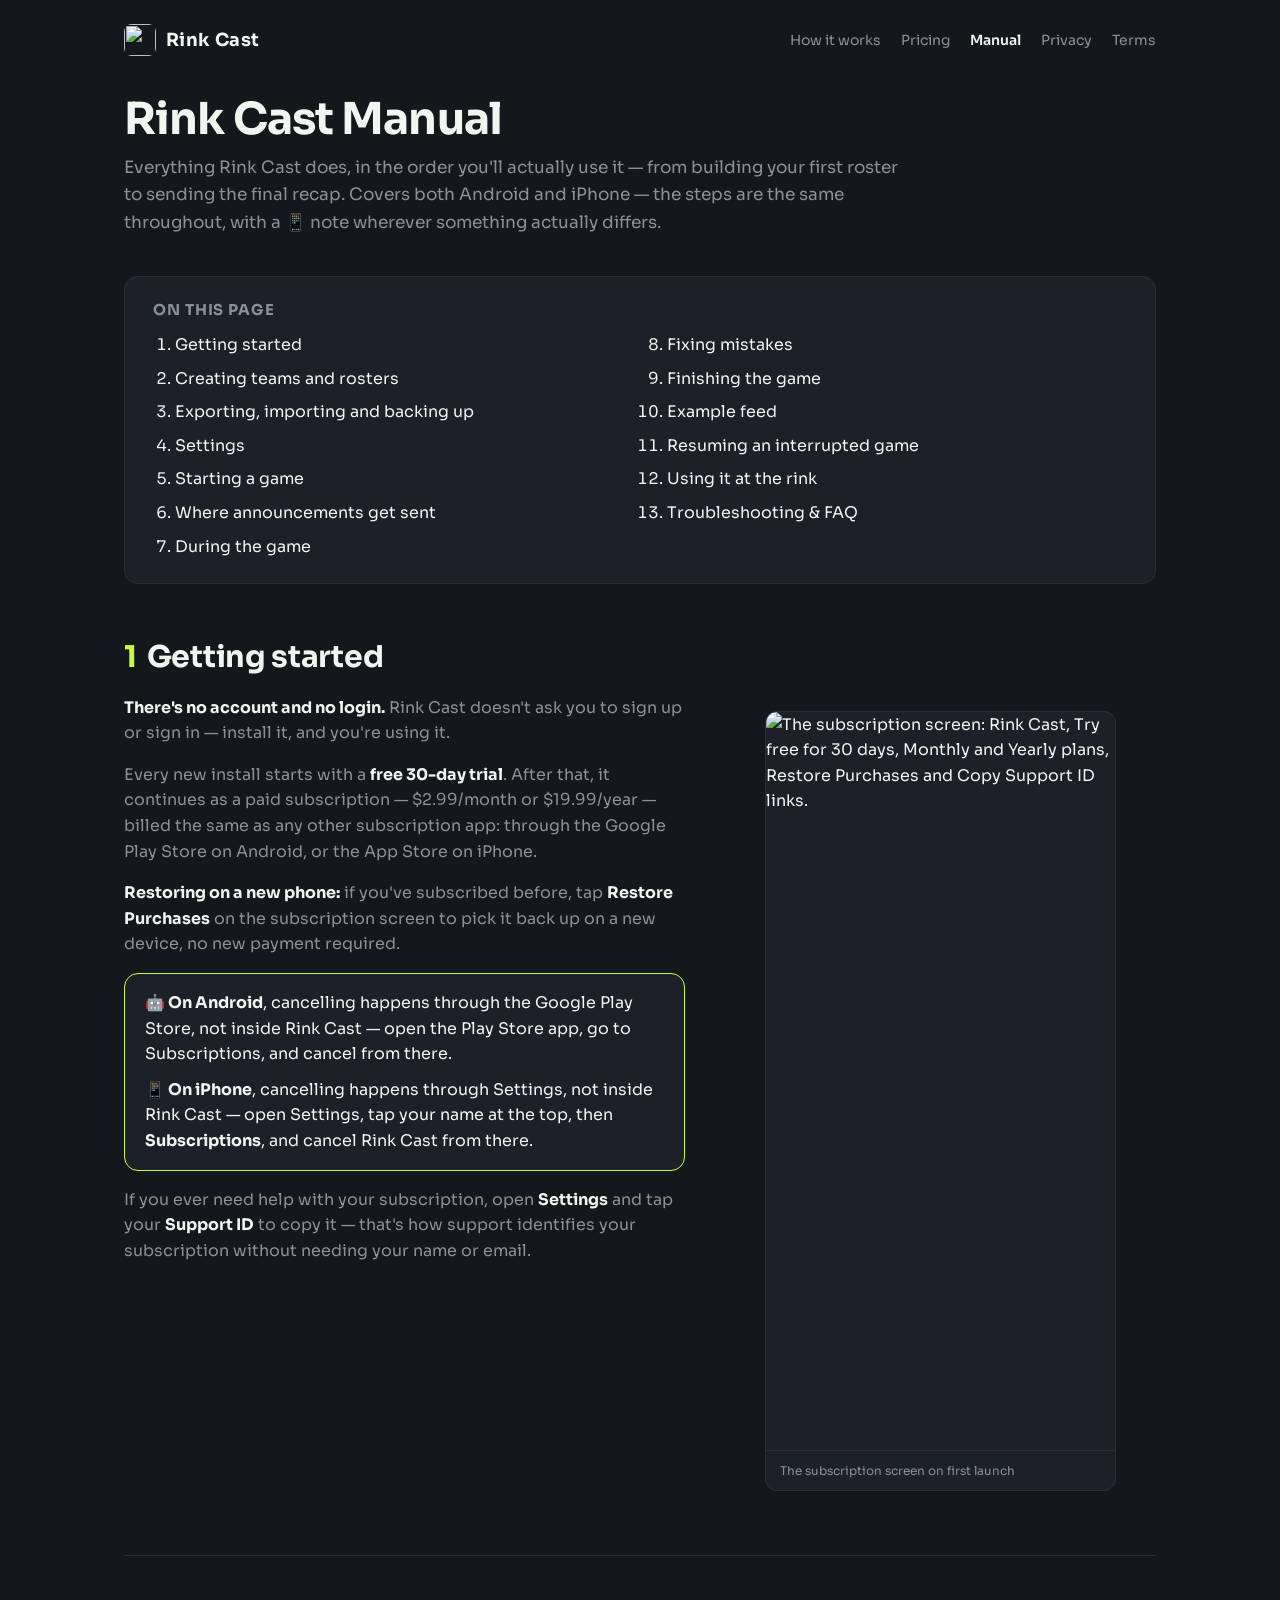
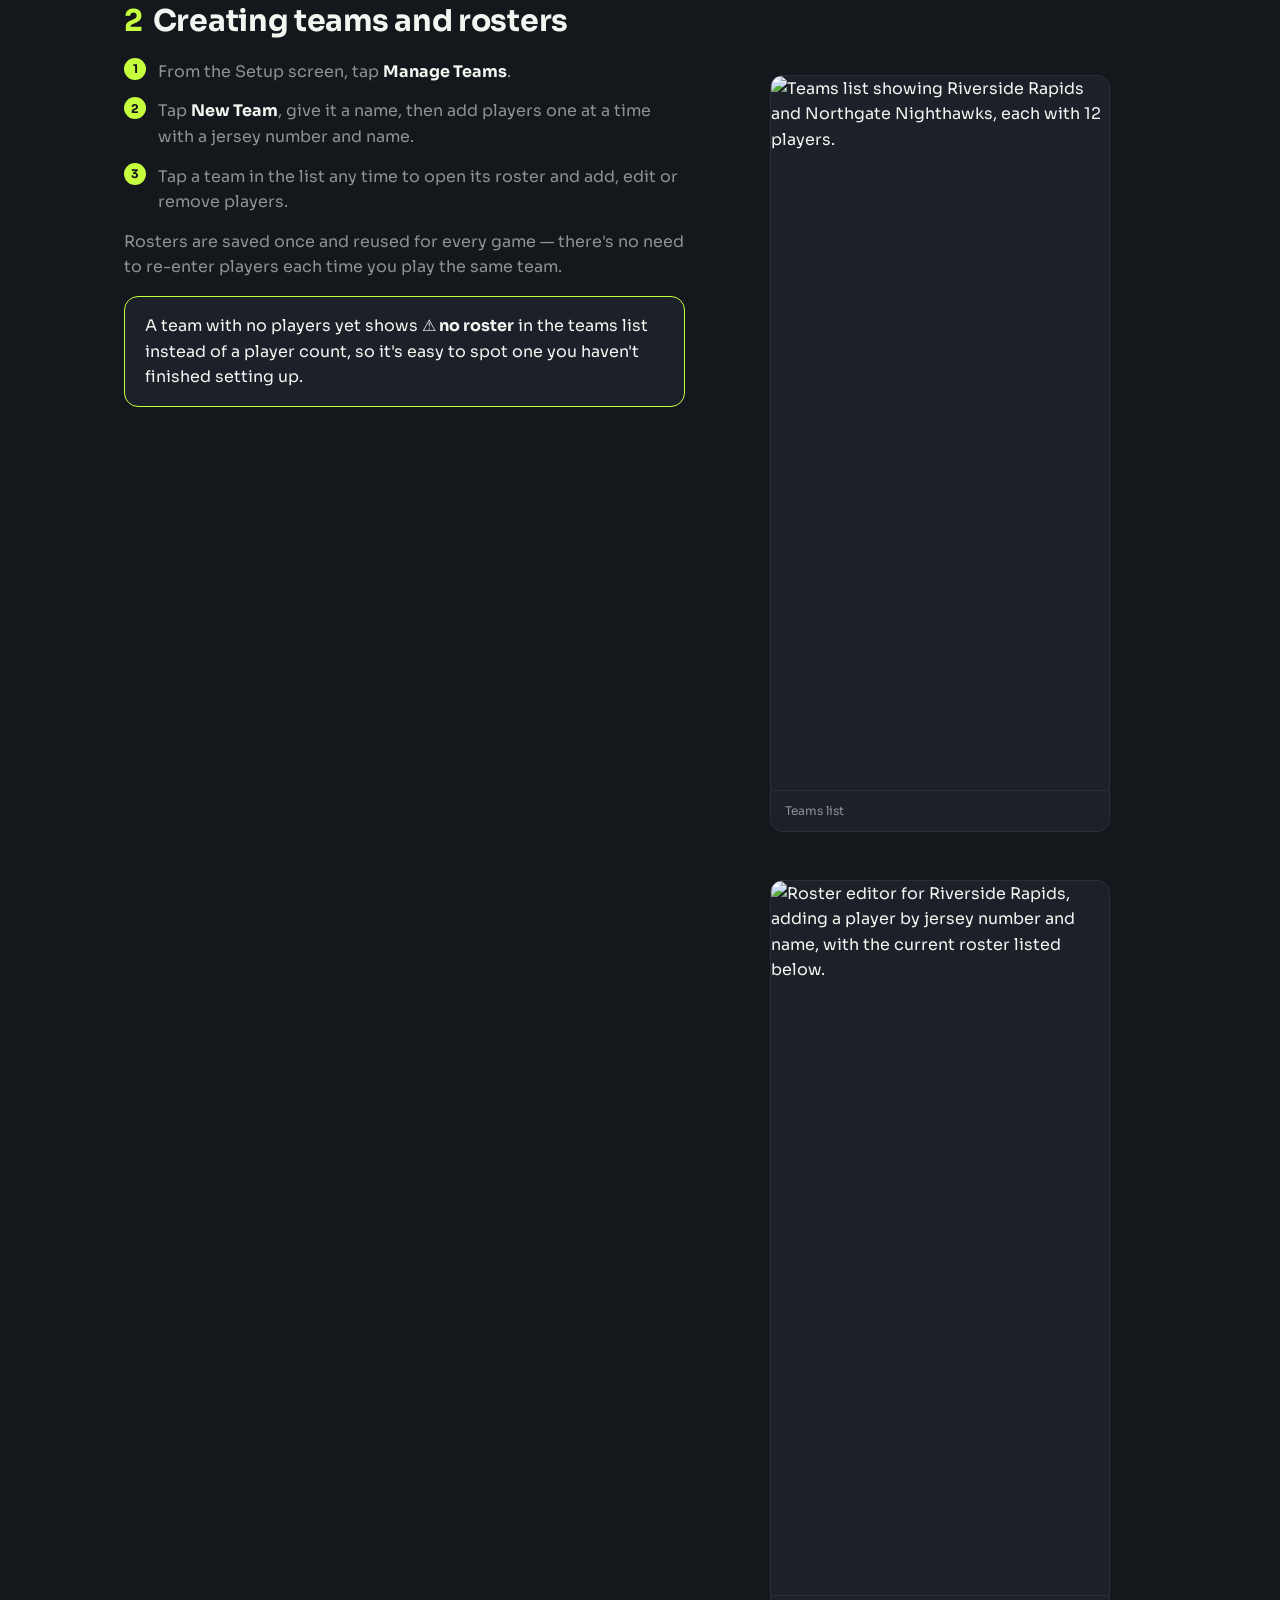
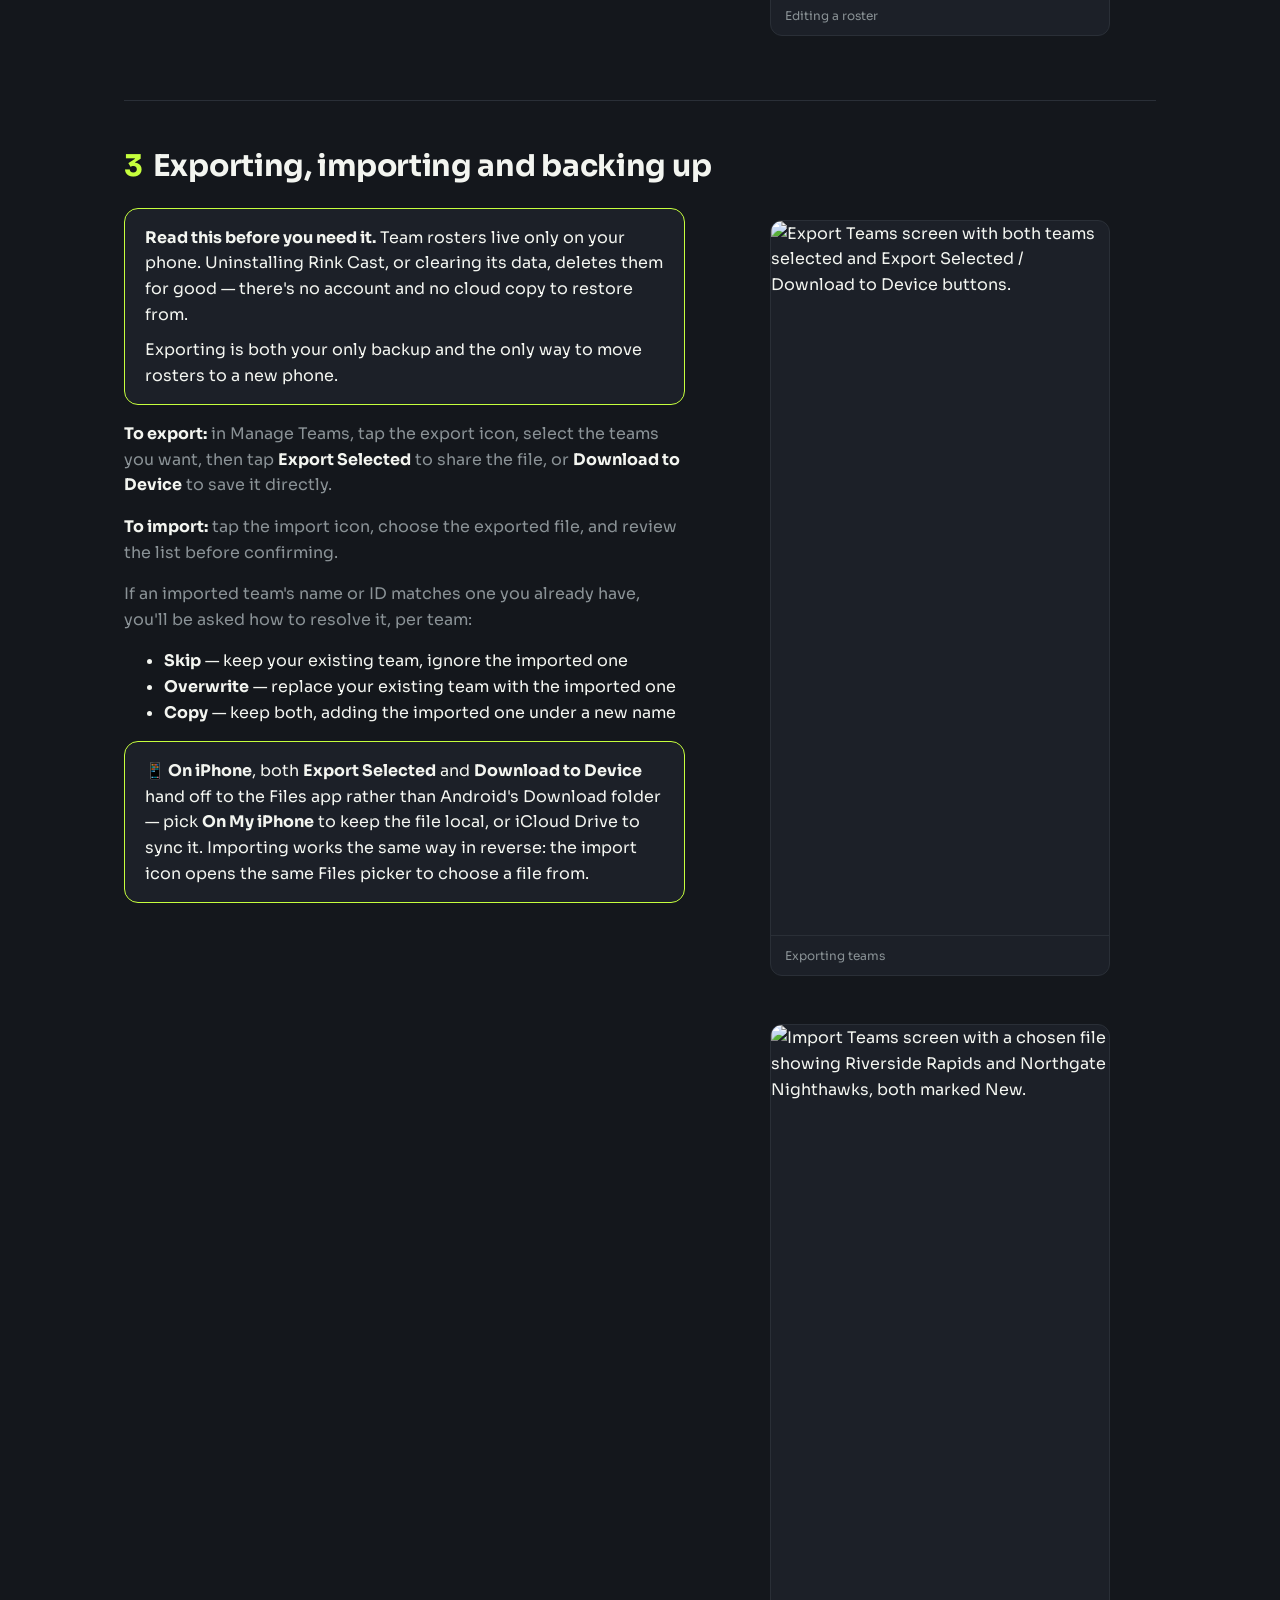
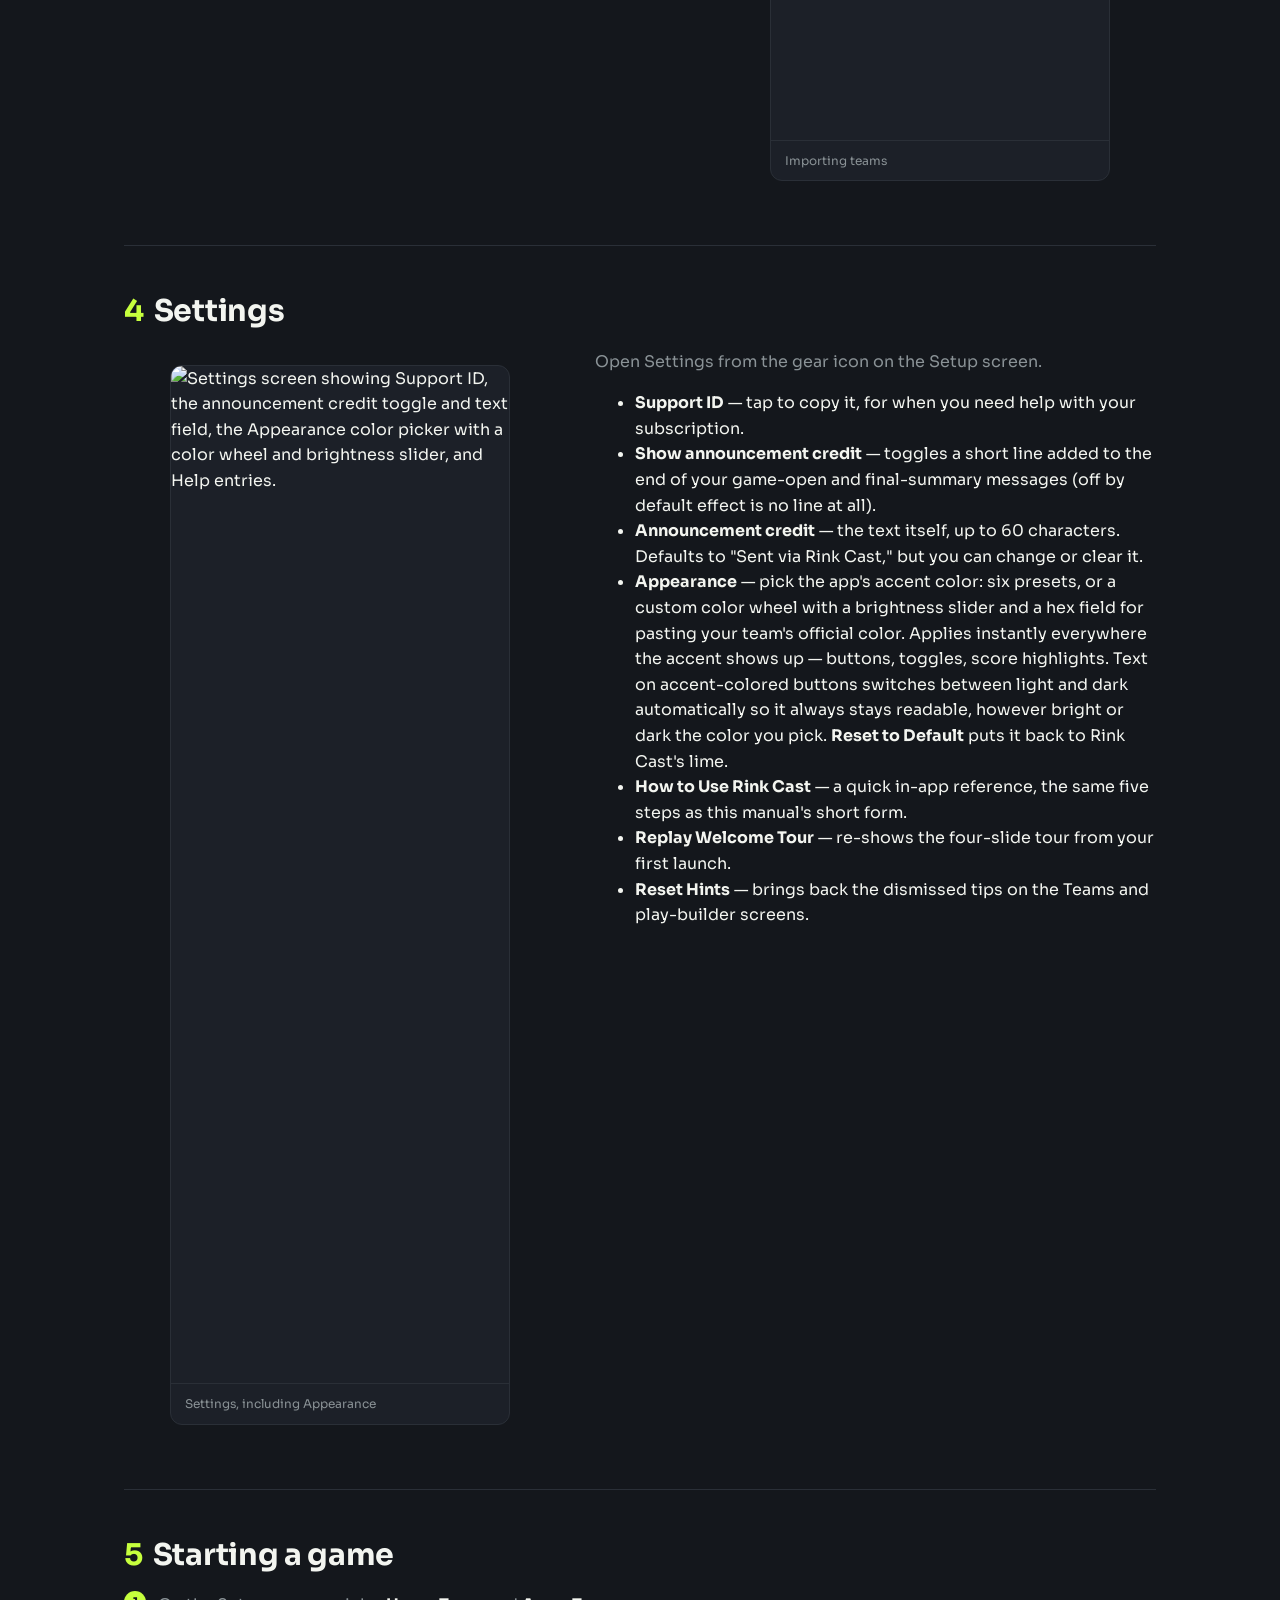
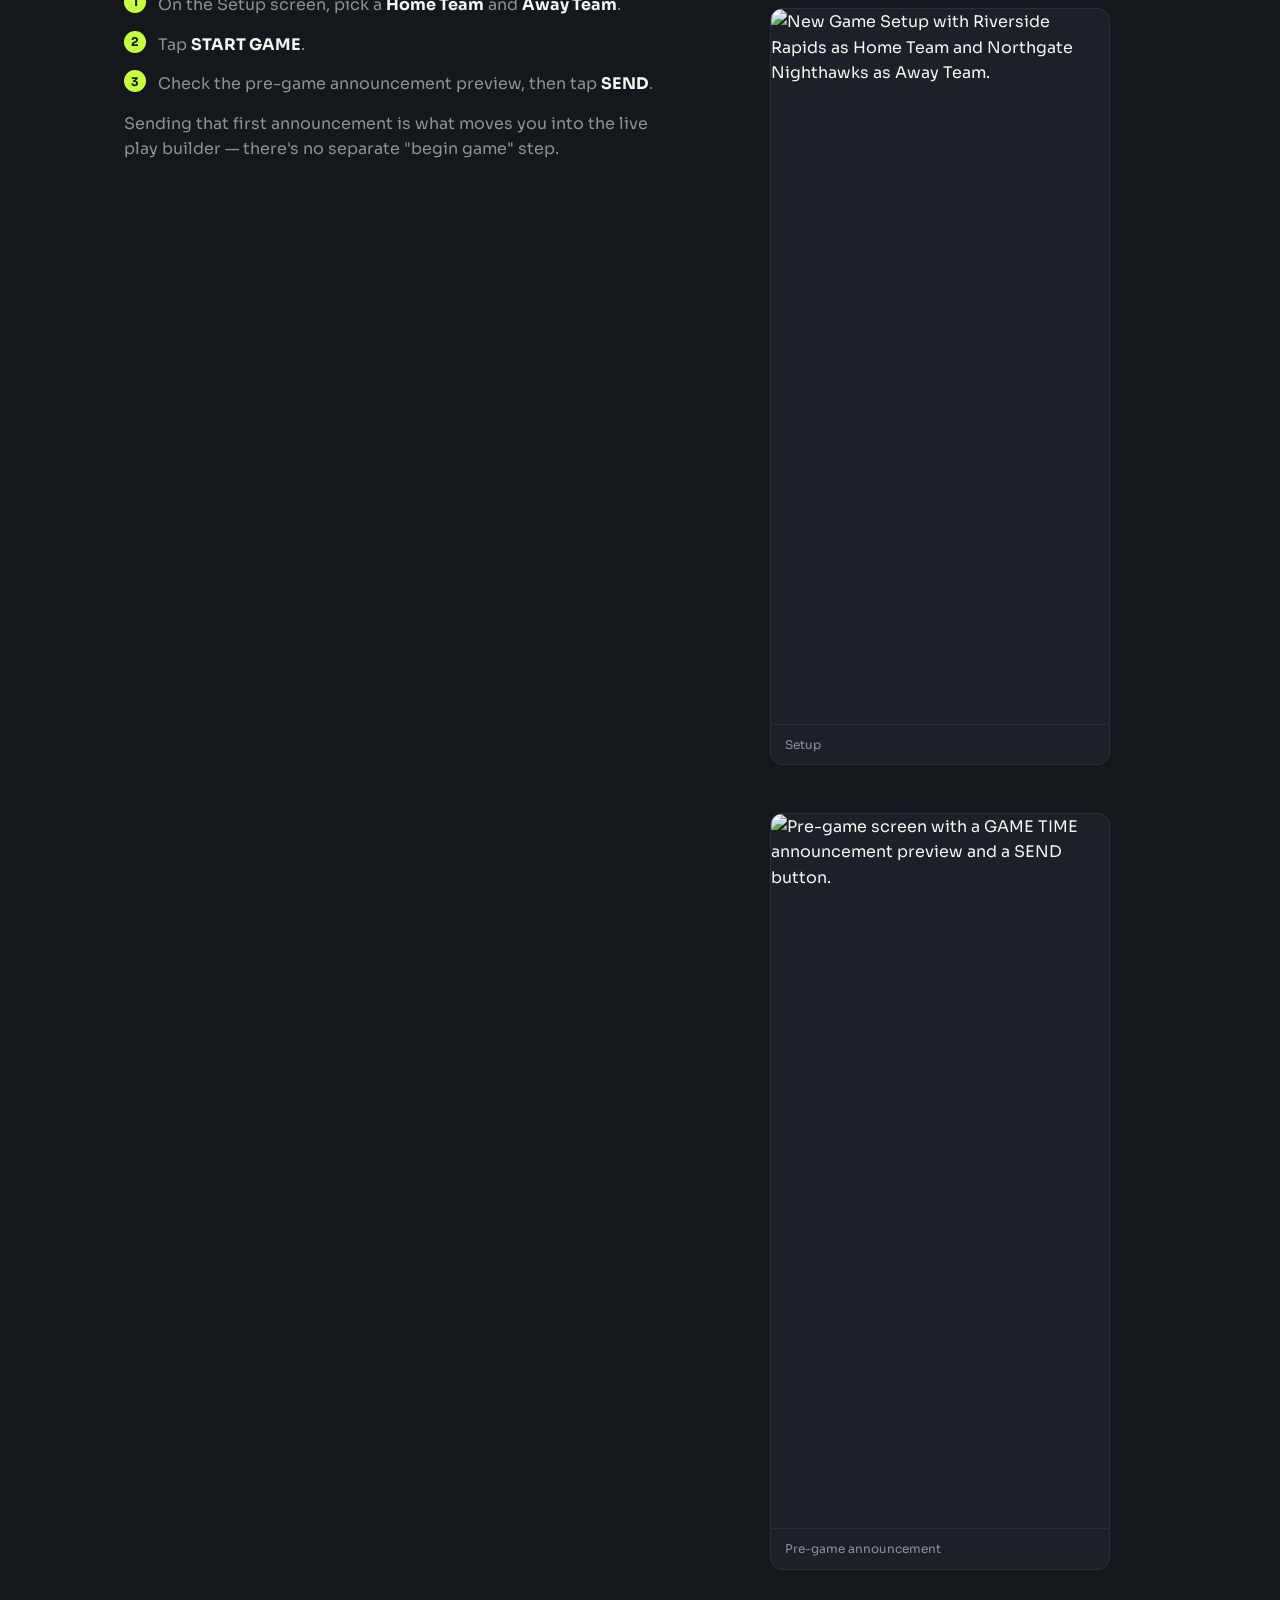
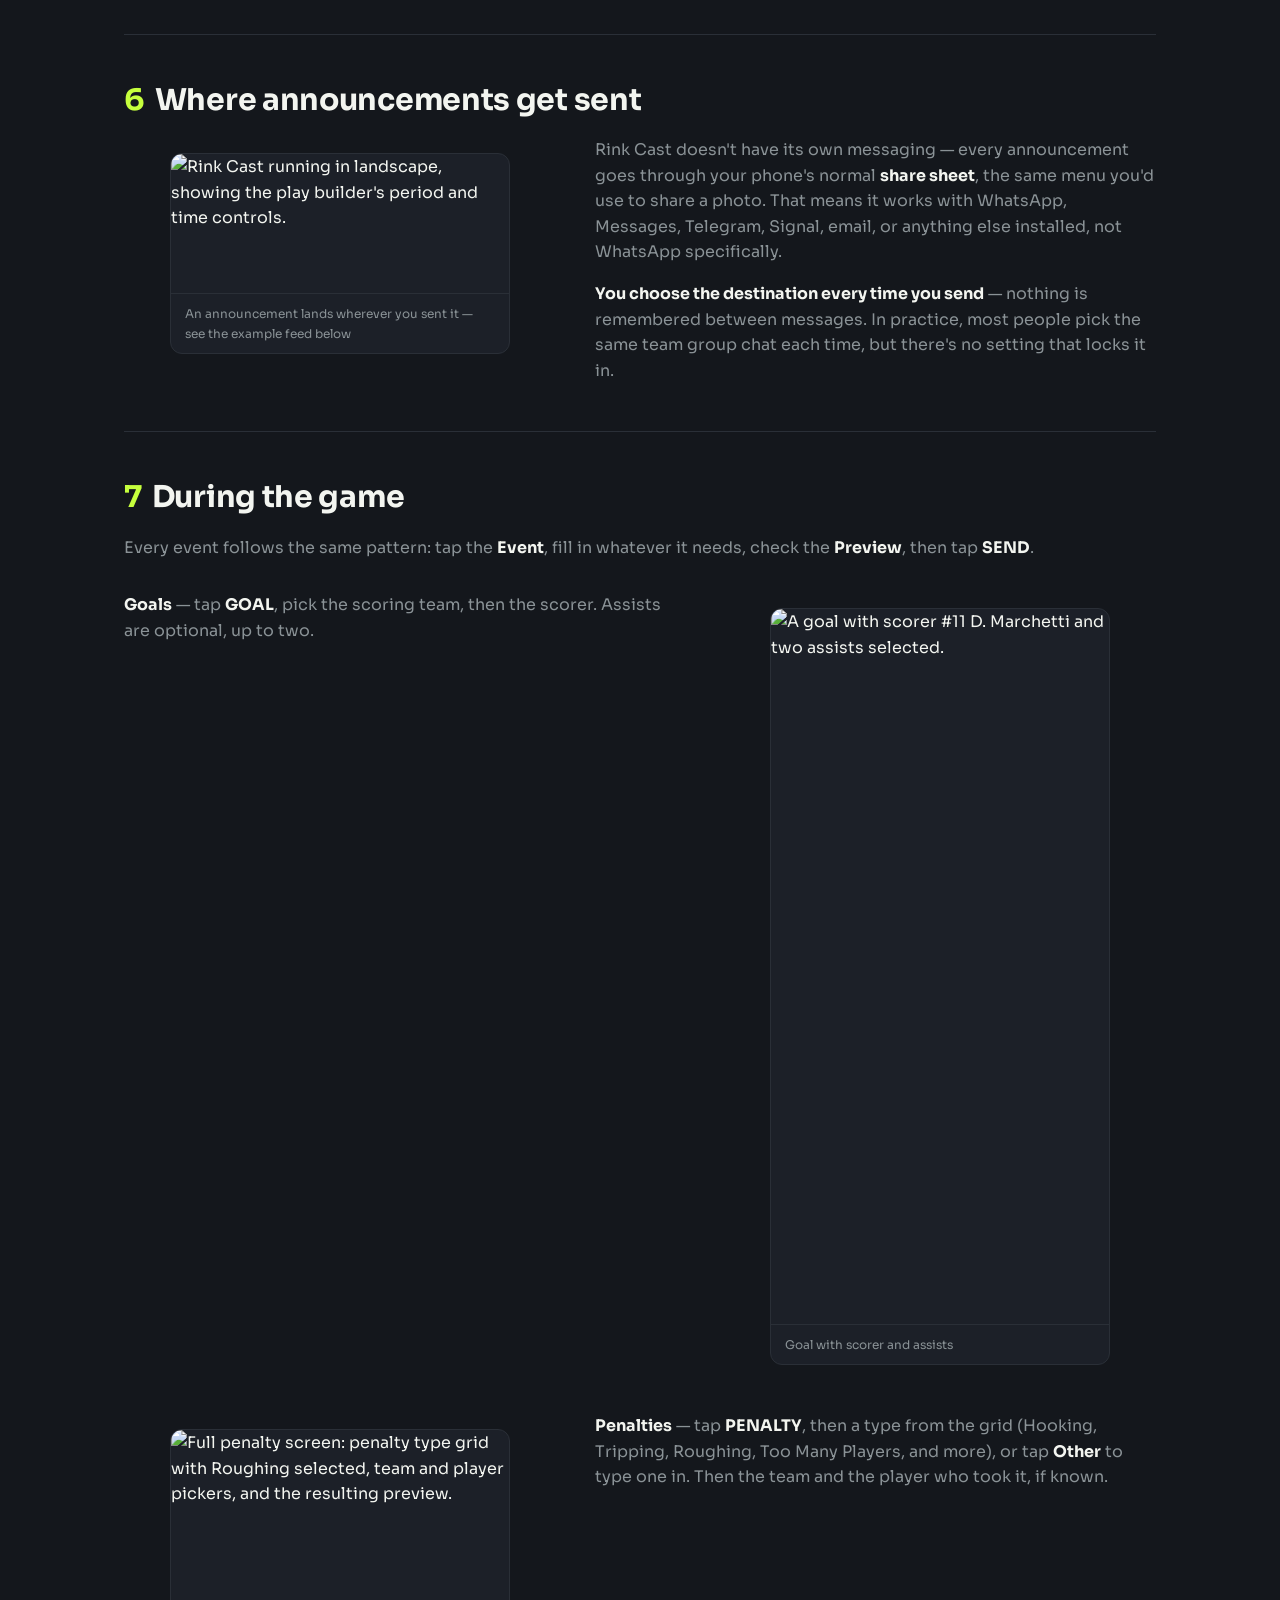
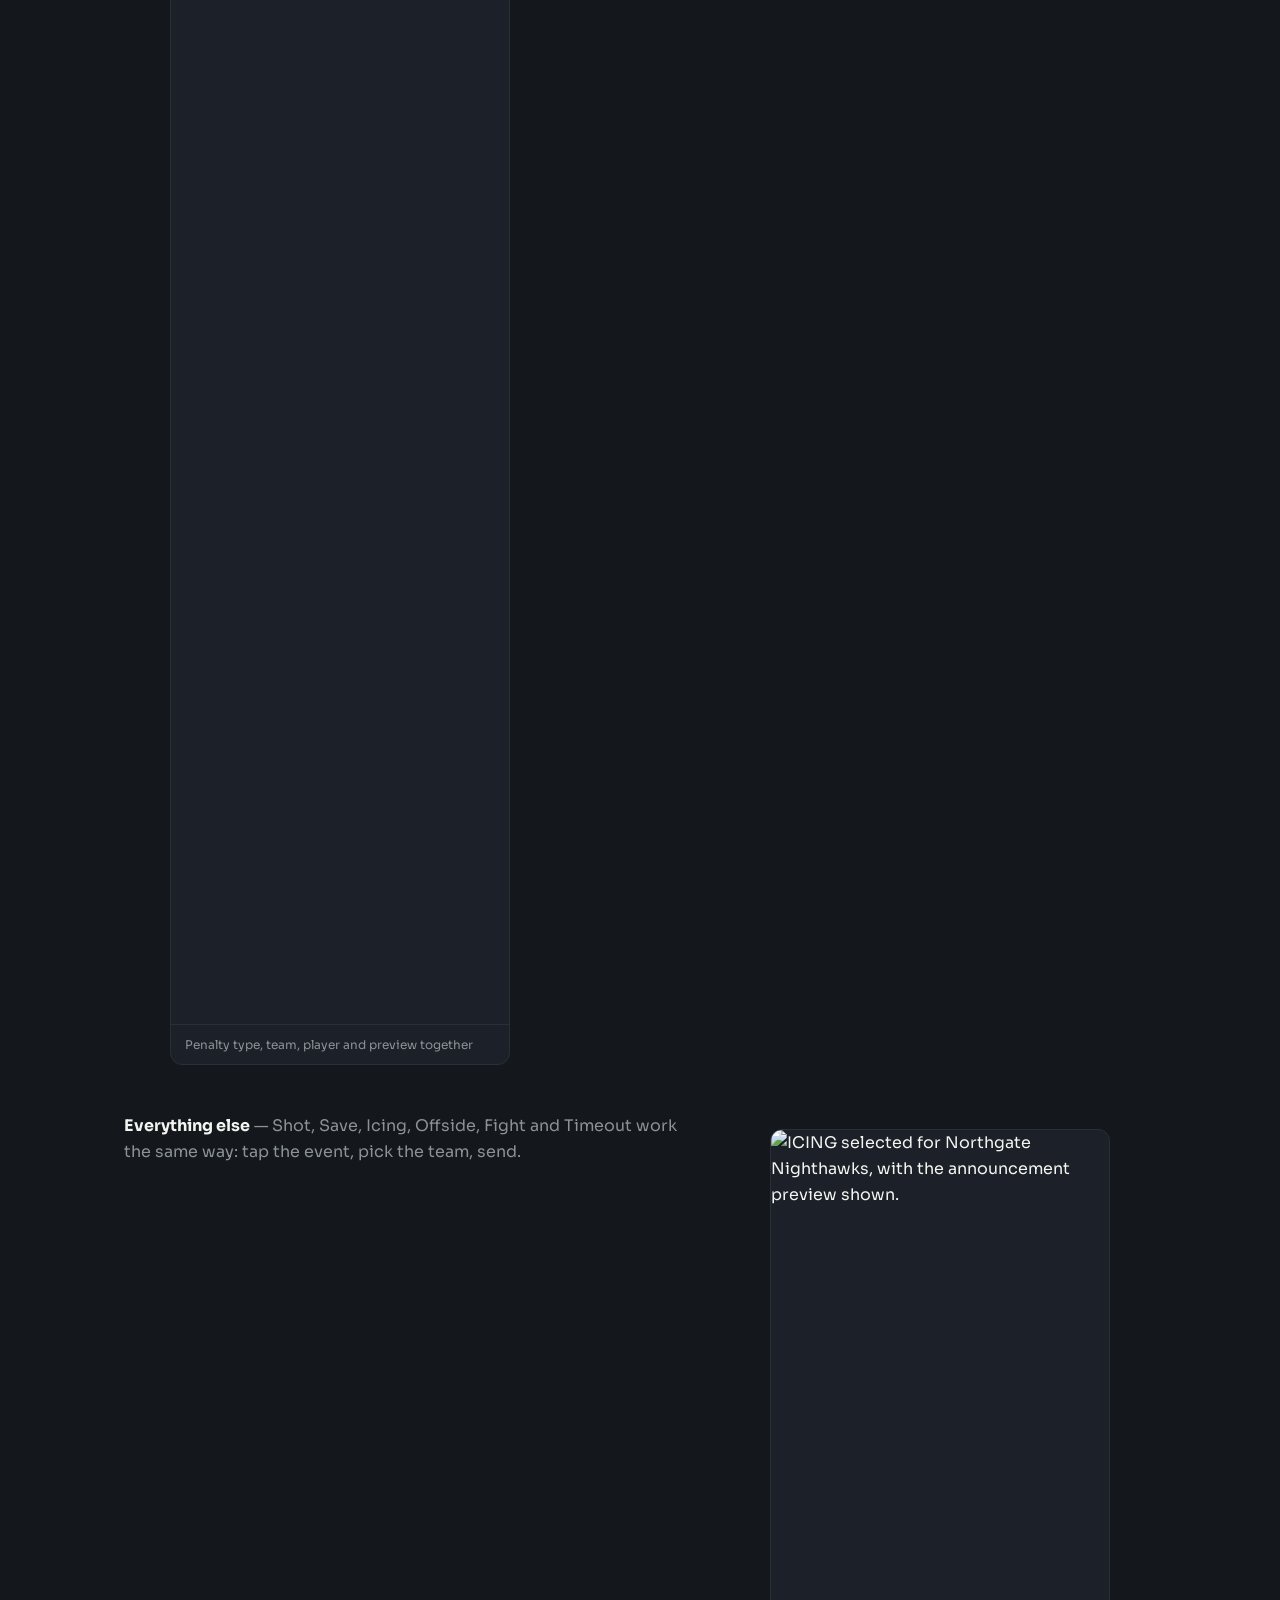
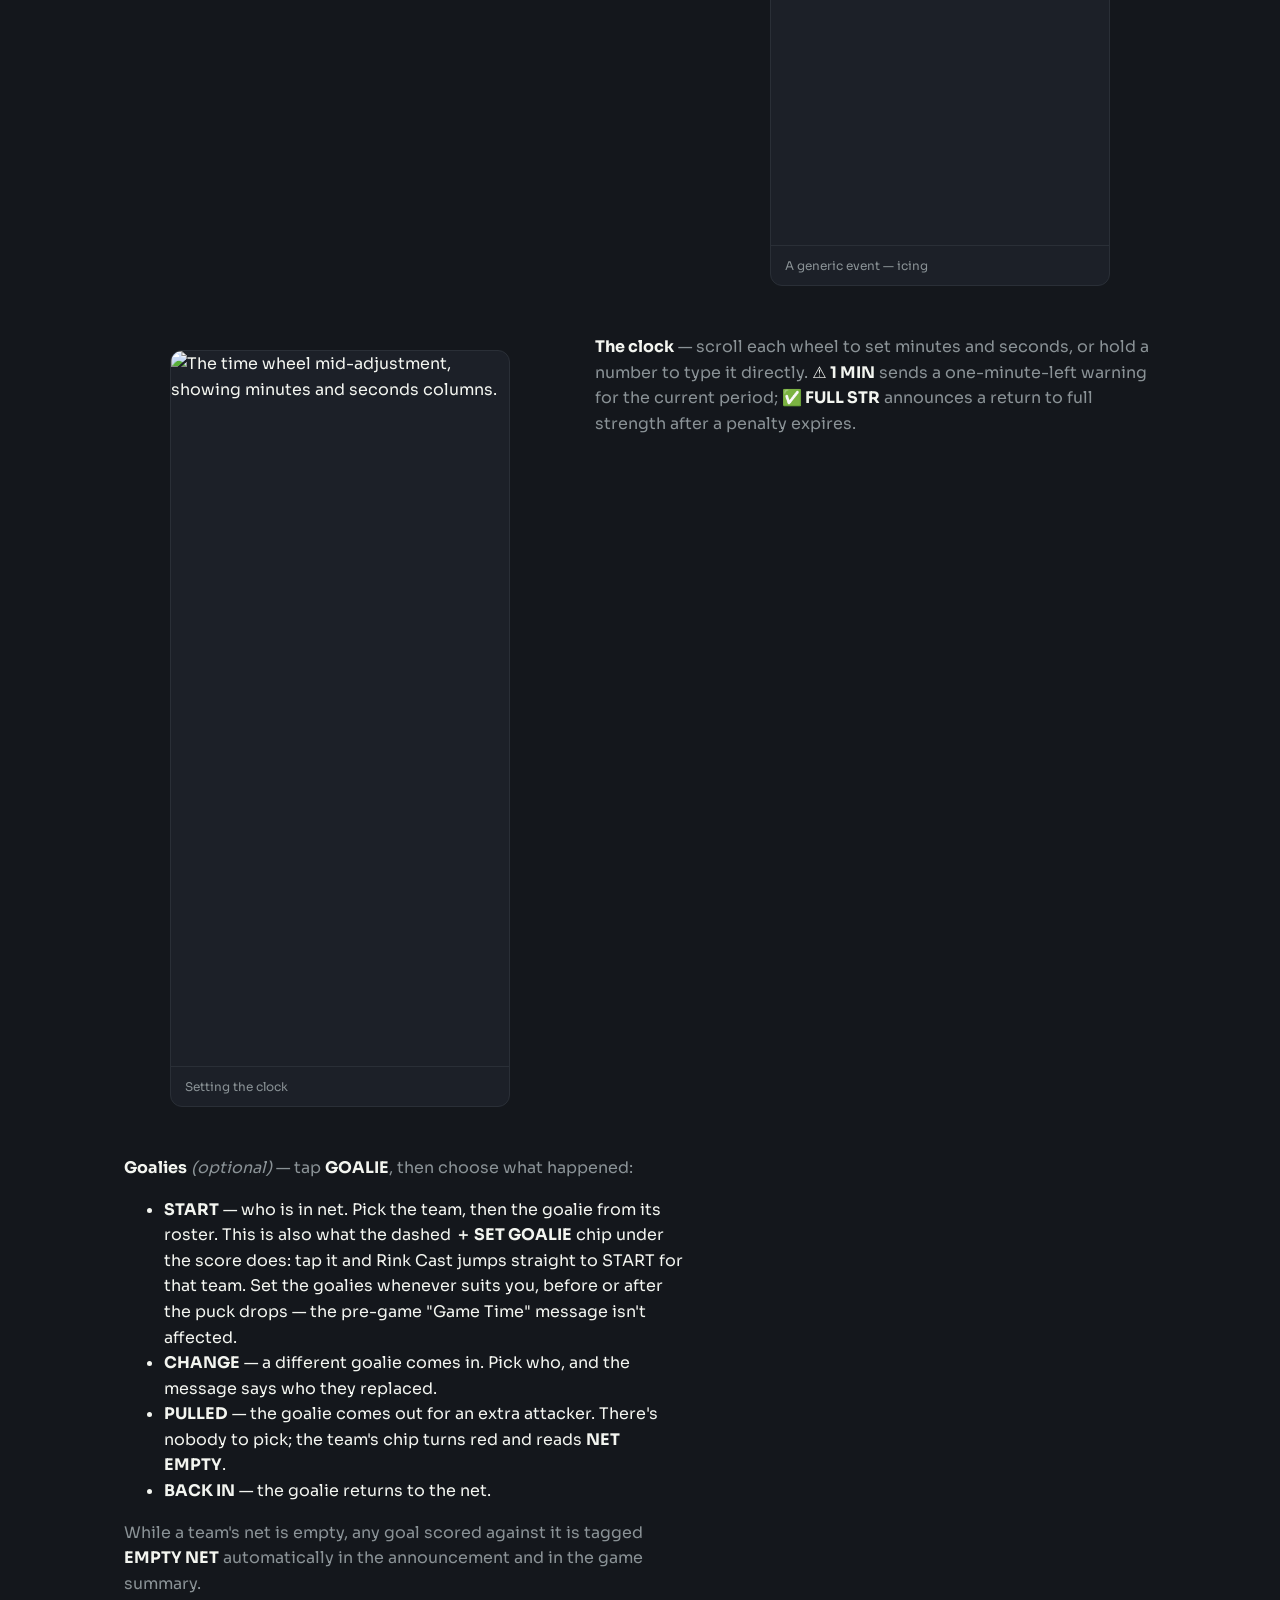
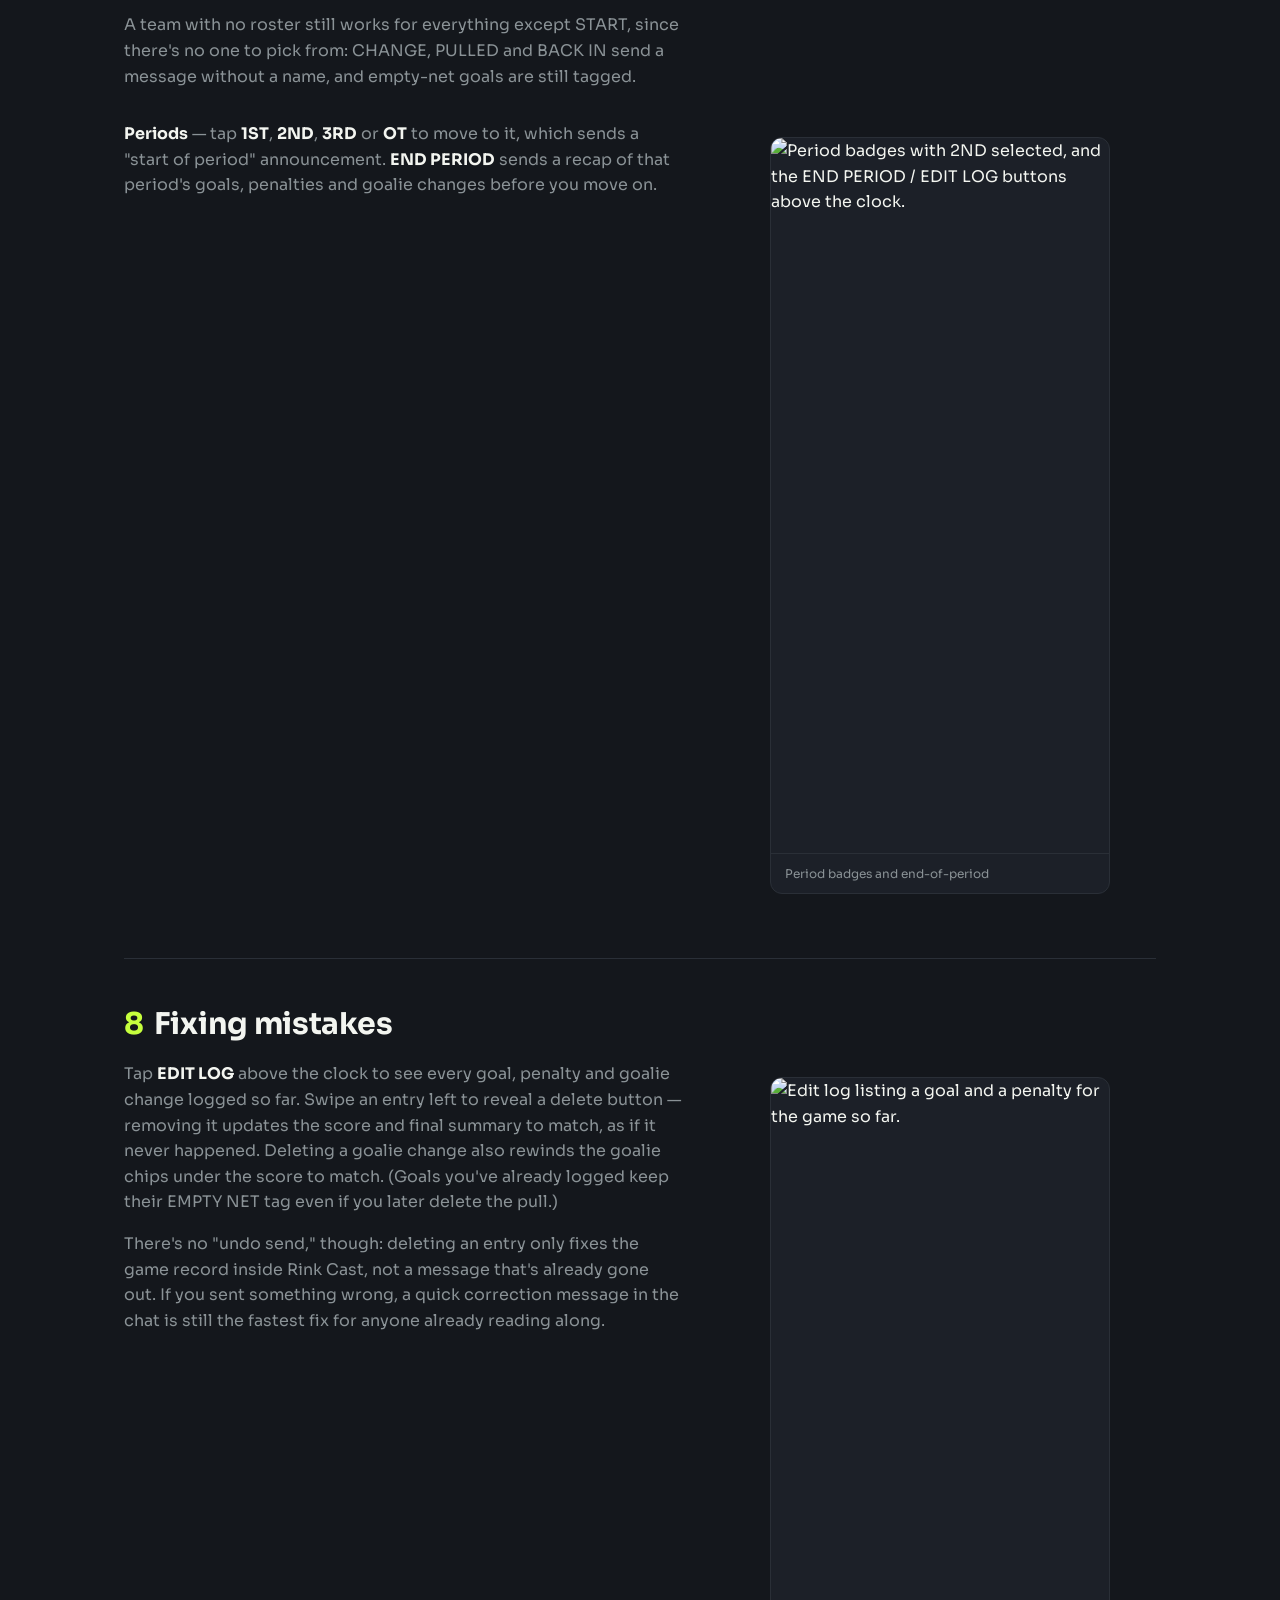
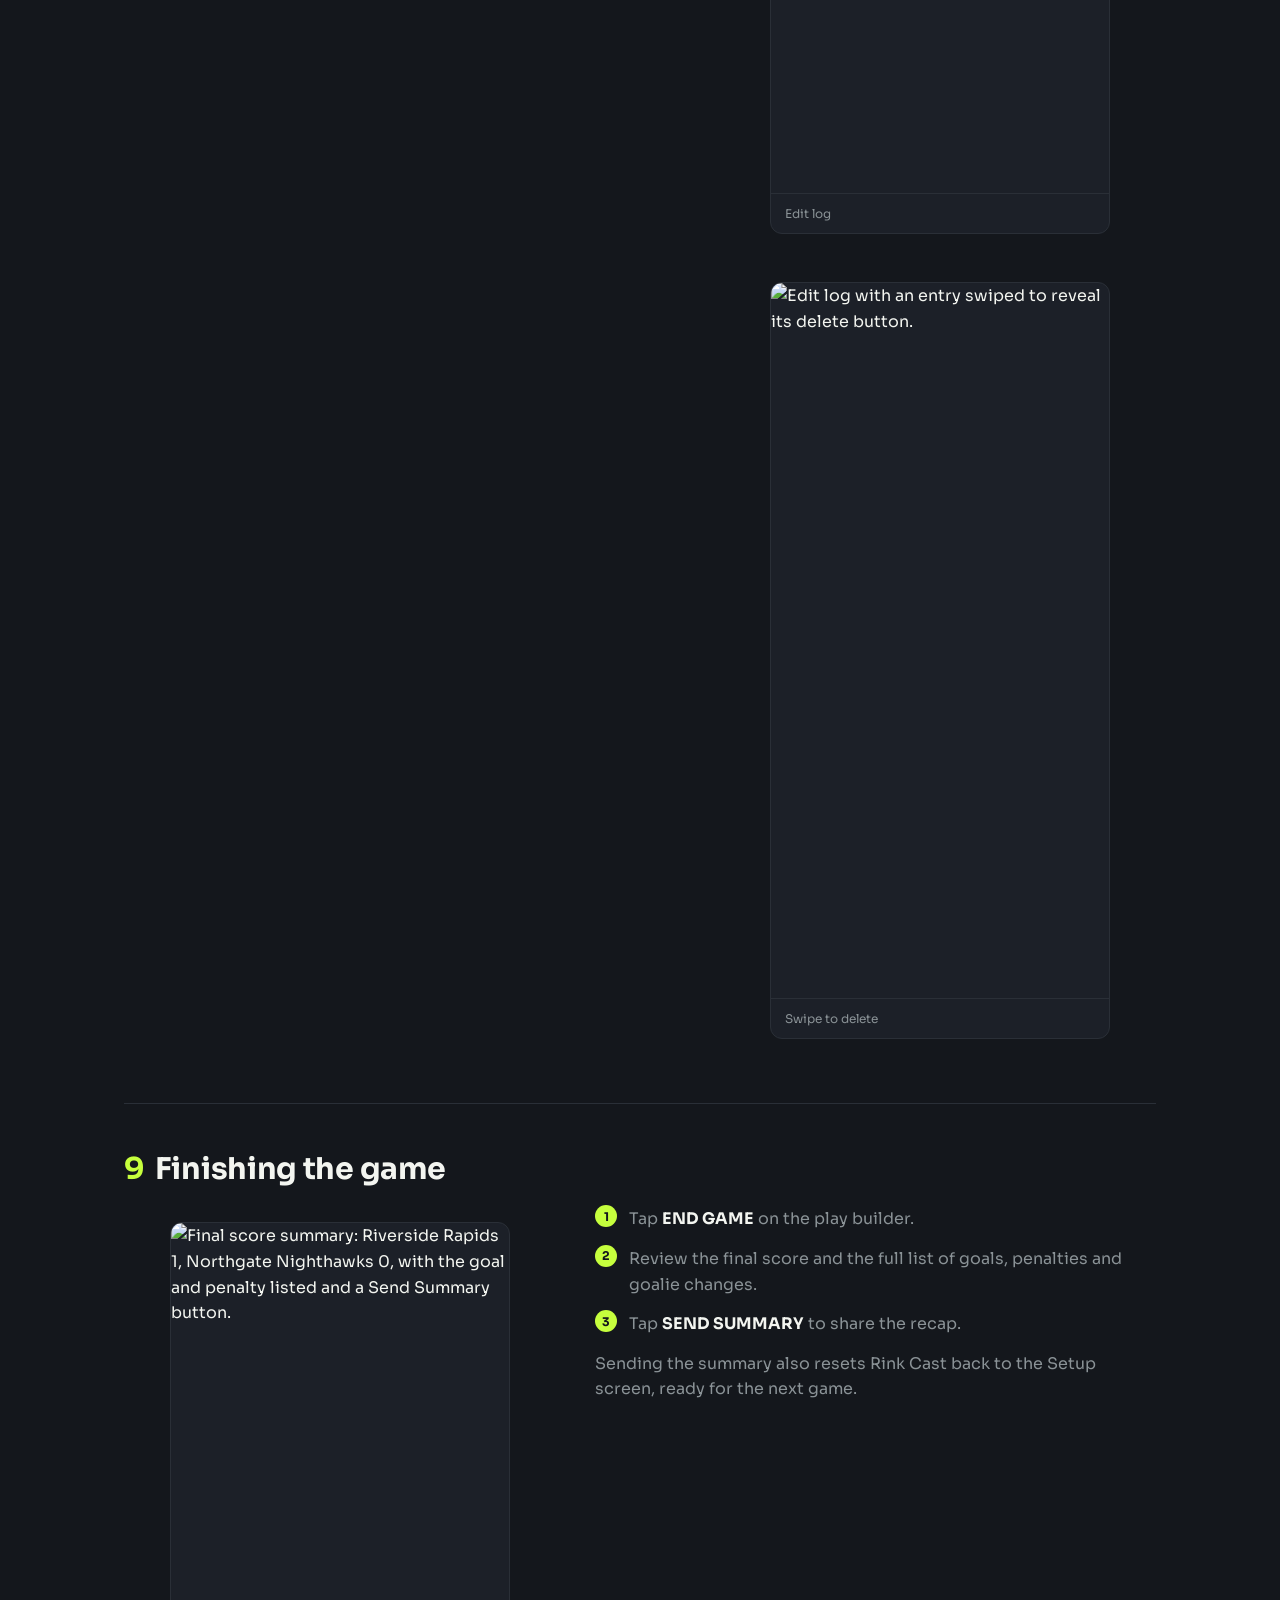
==== commit 0580e64b: "Draft manual text for goalie tracking (screenshots pending)" ====
--- a/manual.html
+++ b/manual.html
@@ -331,9 +331,44 @@
 
       <div class="doc-body" style="margin-top:32px;">
         <div class="doc-text">
+          <p><strong>Goalies</strong> <em>(optional)</em> — tap <strong>GOALIE</strong>, then choose what happened:</p>
+          <ul>
+            <li><strong>START</strong> — who is in net. Pick the team, then the goalie from its roster. This is also
+              what the dashed <strong>＋ SET GOALIE</strong> chip under the score does: tap it and Rink Cast jumps
+              straight to START for that team. Set the goalies whenever suits you, before or after the puck drops
+              &mdash; the pre-game "Game Time" message isn't affected.</li>
+            <li><strong>CHANGE</strong> — a different goalie comes in. Pick who, and the message says who they
+              replaced.</li>
+            <li><strong>PULLED</strong> — the goalie comes out for an extra attacker. There's nobody to pick; the
+              team's chip turns red and reads <strong>NET EMPTY</strong>.</li>
+            <li><strong>BACK IN</strong> — the goalie returns to the net.</li>
+          </ul>
+          <p>While a team's net is empty, any goal scored against it is tagged <strong>EMPTY NET</strong>
+            automatically in the announcement and in the game summary.</p>
+          <p>A team with no roster still works for everything except START, since there's no one to pick from:
+            CHANGE, PULLED and BACK IN send a message without a name, and empty-net goals are still tagged.</p>
+        </div>
+        <div class="doc-shots doc-shots--row">
+          <!-- TODO screenshots (capture on the demo teams, Android and iPhone):
+          <figure class="doc-shot doc-shot--wide">
+            <img src="screenshots/manual/22-goalie-start.webp" width="640" height="1353" loading="lazy"
+              alt="The GOALIE event with START selected, Riverside Rapids chosen, #1 R. Castellane picked and the In Goal preview, with SET GOALIE chips under the score." />
+            <figcaption>Setting the starting goalie</figcaption>
+          </figure>
+          <figure class="doc-shot doc-shot--wide">
+            <img src="screenshots/manual/23-goalie-pulled.webp" width="640" height="1353" loading="lazy"
+              alt="The GOALIE event with PULLED selected for Northgate Nighthawks, whose chip reads NET EMPTY, and the Goalie Pulled preview." />
+            <figcaption>Pulling the goalie</figcaption>
+          </figure>
+          -->
+        </div>
+      </div>
+
+      <div class="doc-body" style="margin-top:32px;">
+        <div class="doc-text">
           <p><strong>Periods</strong> — tap <strong>1ST</strong>, <strong>2ND</strong>, <strong>3RD</strong> or
             <strong>OT</strong> to move to it, which sends a "start of period" announcement. <strong>END
-            PERIOD</strong> sends a recap of that period's goals and penalties before you move on.</p>
+            PERIOD</strong> sends a recap of that period's goals, penalties and goalie changes before you move on.</p>
         </div>
         <div class="doc-shots">
           <figure class="doc-shot doc-shot--wide">
@@ -350,9 +385,10 @@
       <h2><span class="doc-number">8</span>Fixing mistakes</h2>
       <div class="doc-body">
         <div class="doc-text">
-          <p>Tap <strong>EDIT LOG</strong> above the clock to see every goal and penalty logged so far. Swipe an
+          <p>Tap <strong>EDIT LOG</strong> above the clock to see every goal, penalty and goalie change logged so far. Swipe an
             entry left to reveal a delete button — removing it updates the score and final summary to match, as if
-            it never happened.</p>
+            it never happened. Deleting a goalie change also rewinds the goalie chips under the score to match.
+            (Goals you've already logged keep their EMPTY NET tag even if you later delete the pull.)</p>
           <p>There's no "undo send," though: deleting an entry only fixes the game record inside Rink Cast, not a
             message that's already gone out. If you sent something wrong, a quick correction message in the chat is
             still the fastest fix for anyone already reading along.</p>
@@ -368,6 +404,7 @@
               alt="Edit log with an entry swiped to reveal its delete button." />
             <figcaption>Swipe to delete</figcaption>
           </figure>
+          <!-- TODO screenshot: screenshots/manual/19c-edit-log-goalies.webp - Edit log with a Goalies section (start, change, pulled) -->
         </div>
       </div>
     </section>
@@ -379,7 +416,7 @@
         <div class="doc-text">
           <ol class="doc-steps">
             <li>Tap <strong>END GAME</strong> on the play builder.</li>
-            <li>Review the final score and the full list of goals and penalties.</li>
+            <li>Review the final score and the full list of goals, penalties and goalie changes.</li>
             <li>Tap <strong>SEND SUMMARY</strong> to share the recap.</li>
           </ol>
           <p>Sending the summary also resets Rink Cast back to the Setup screen, ready for the next game.</p>
@@ -506,6 +543,19 @@
             <dd>That team has no players yet. Open it from Manage Teams and add at least one before using it in a
               game — the app doesn't require full rosters, so this is just a heads-up, not a hard block.</dd>
 
+            <dt>I don't have the other team's roster. Can I still log their goalie?</dt>
+            <dd>Partly. Without a roster there's no one to pick, so <strong>START</strong> isn't available for that
+              team. <strong>CHANGE</strong>, <strong>PULLED</strong> and <strong>BACK IN</strong> all still work and
+              send a message without a name, and goals scored while their net is empty are tagged EMPTY NET.</dd>
+
+            <dt>I set the wrong goalie.</dt>
+            <dd>Open <strong>EDIT LOG</strong>, swipe the goalie entry to delete it, then log it again with the
+              right goalie. The chip under the score updates right away. A message you already sent can't be
+              unsent, so a quick correction in the chat is the fastest fix for anyone reading along.</dd>
+
+            <dt>Do I have to track goalies?</dt>
+            <dd>No. It's entirely optional, and a game with no goalie events looks and works exactly as it always has.</dd>
+
             <dt>How do I get help with my subscription?</dt>
             <dd>Open Settings and tap your <strong>Support ID</strong> to copy it, then include it when you contact
               support. It identifies your subscription without needing your name, email, or any account.</dd>
--- a/promo.css
+++ b/promo.css
@@ -144,6 +144,11 @@
 .play-badge { display: inline-block; margin: -14px -14px -14px -12px; transition: transform 0.15s ease; }
 .play-badge:hover { transform: translateY(-2px); }
 .play-badge img { display: block; height: 84px; width: auto; }
+
+/* Apple's official badge SVG, sized to match the visible height of the trimmed Play badge. */
+.app-store-badge { display: inline-block; transition: transform 0.15s ease; }
+.app-store-badge:hover { transform: translateY(-2px); }
+.app-store-badge img { display: block; height: 56px; width: auto; }
 
 .store-btn .soon {
   font-size: 12px;
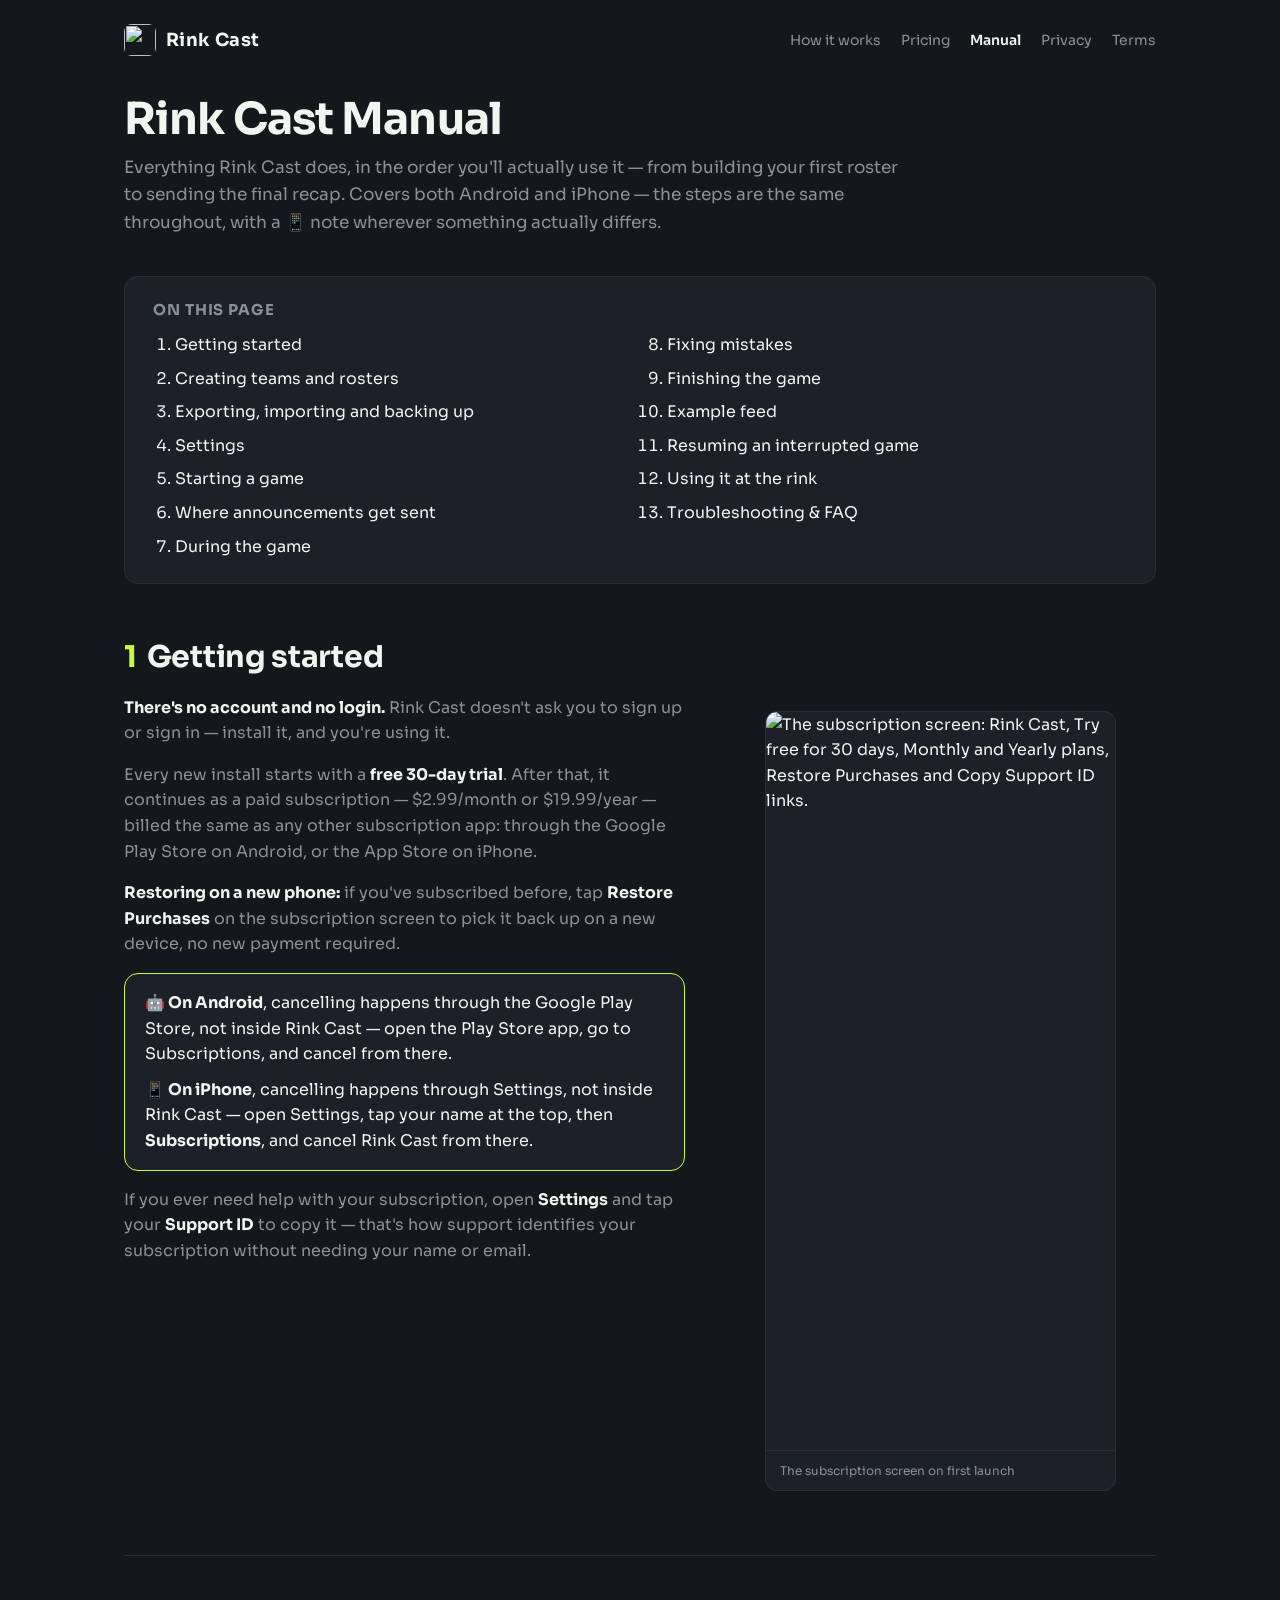
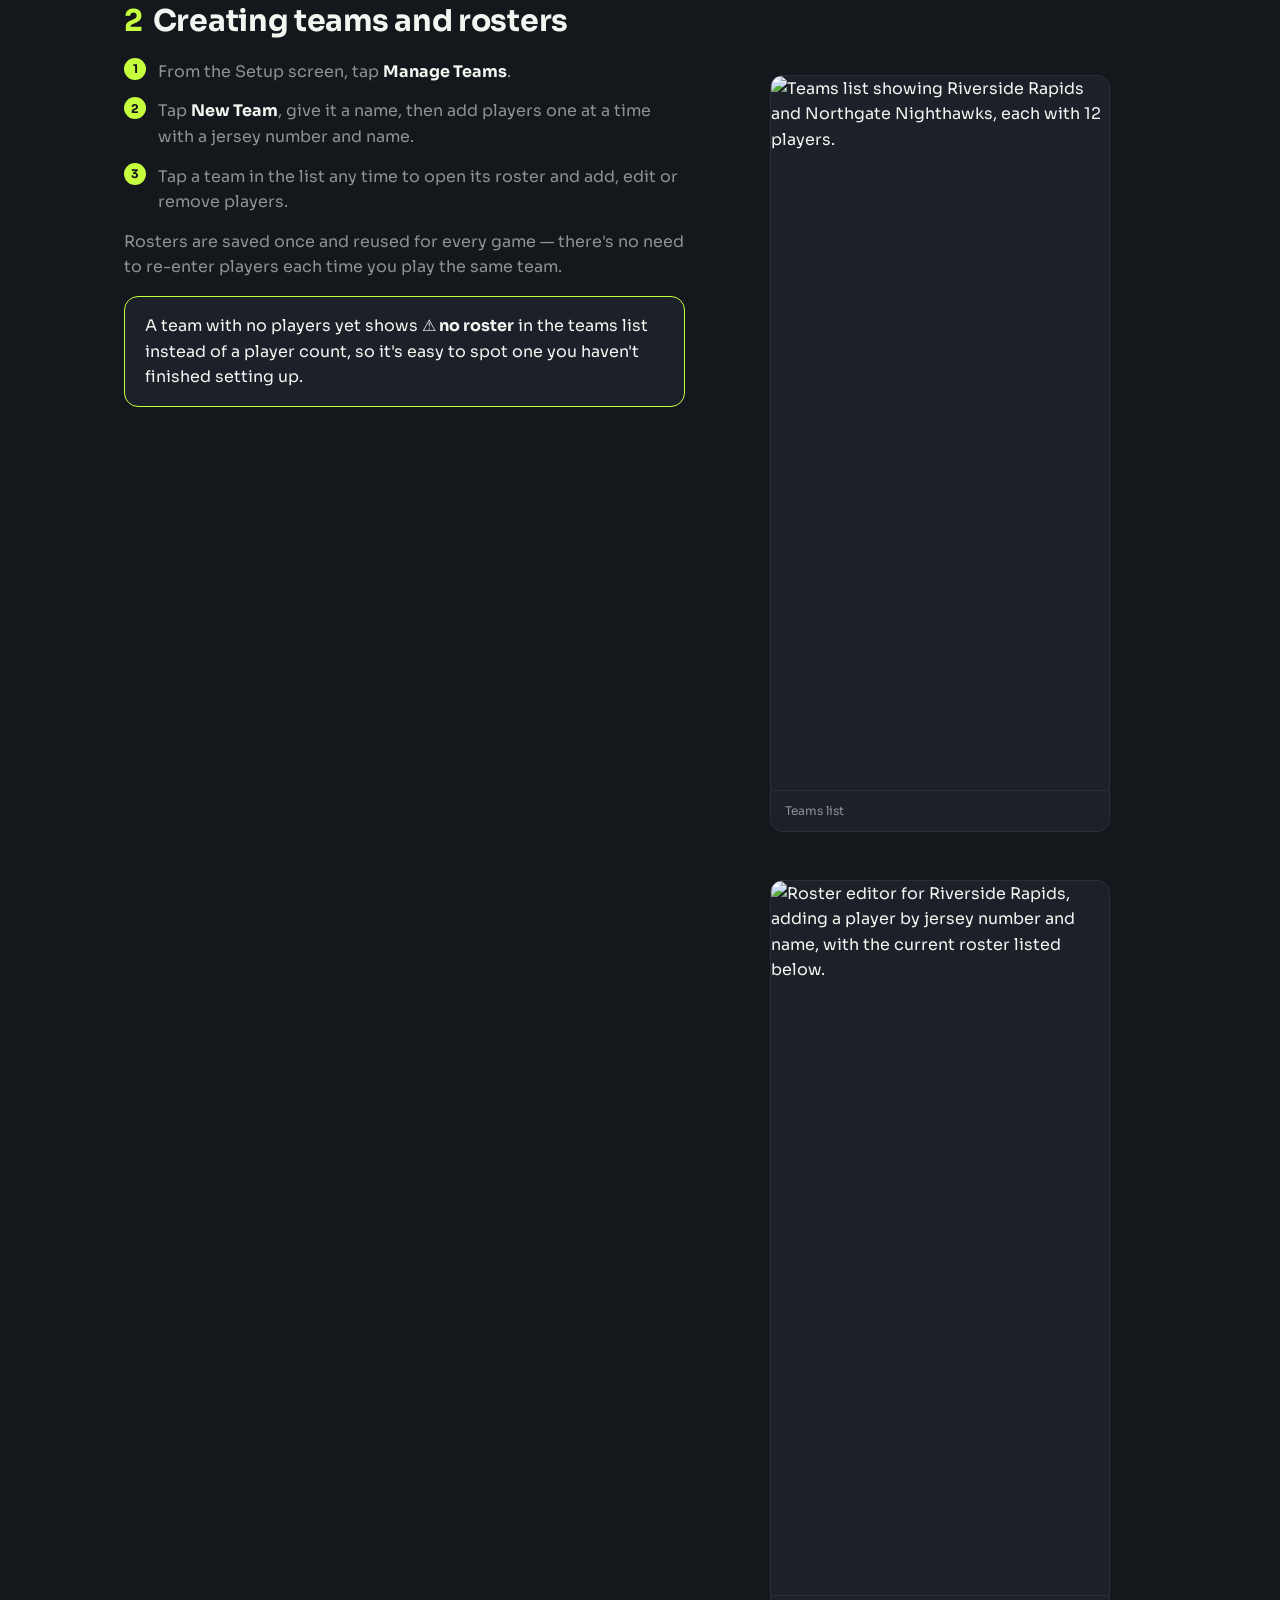
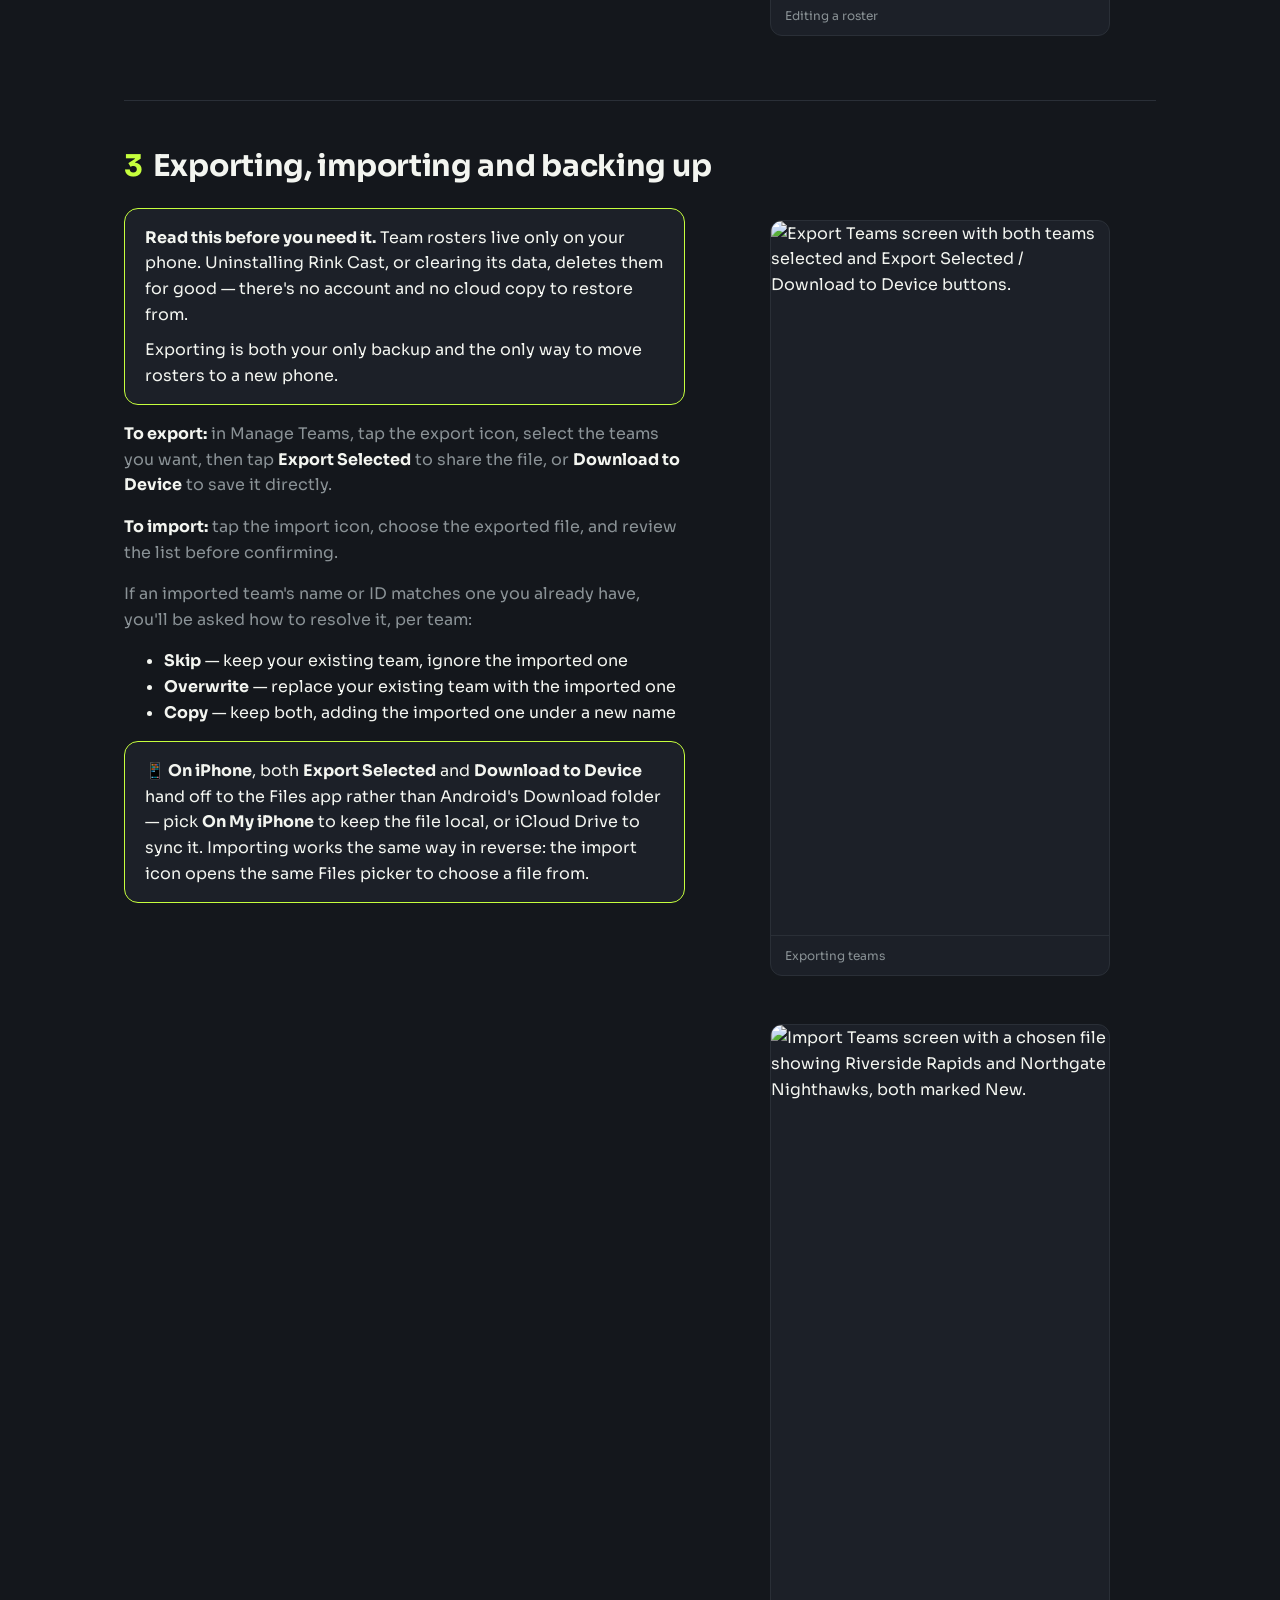
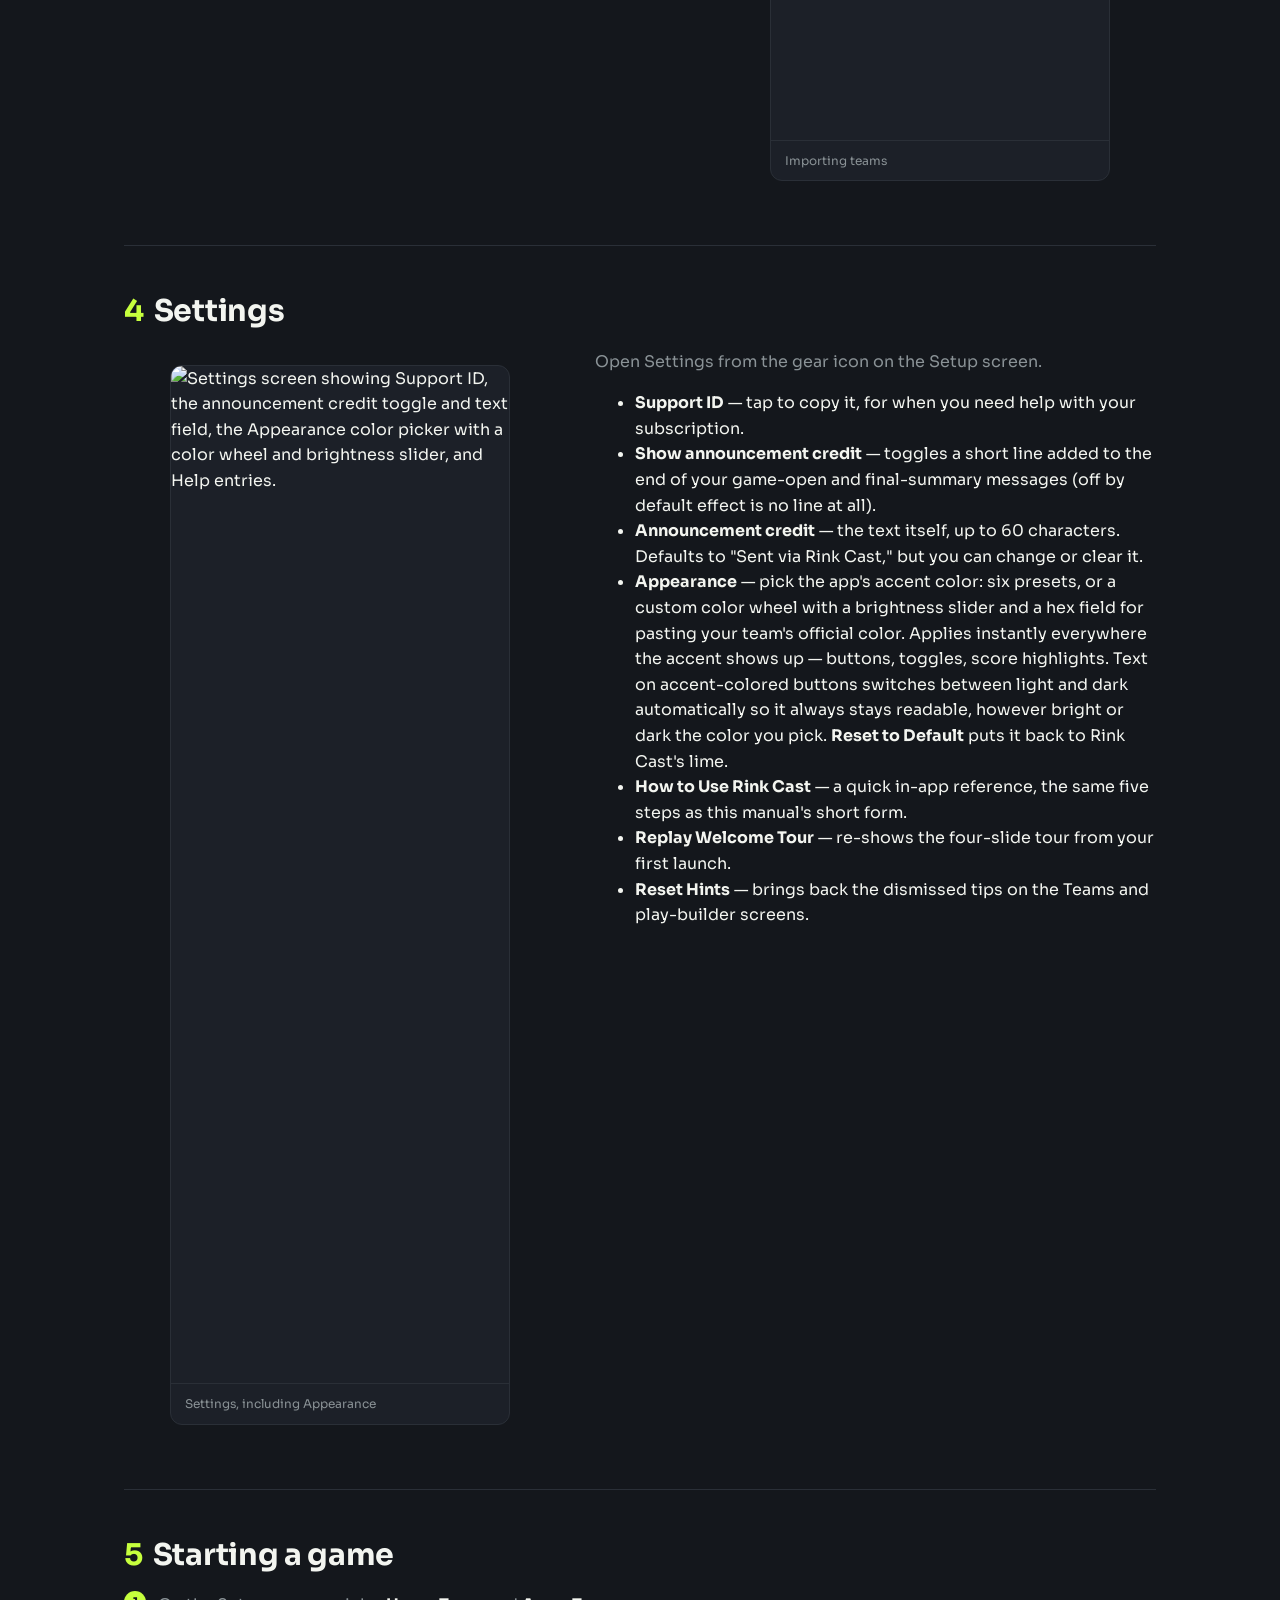
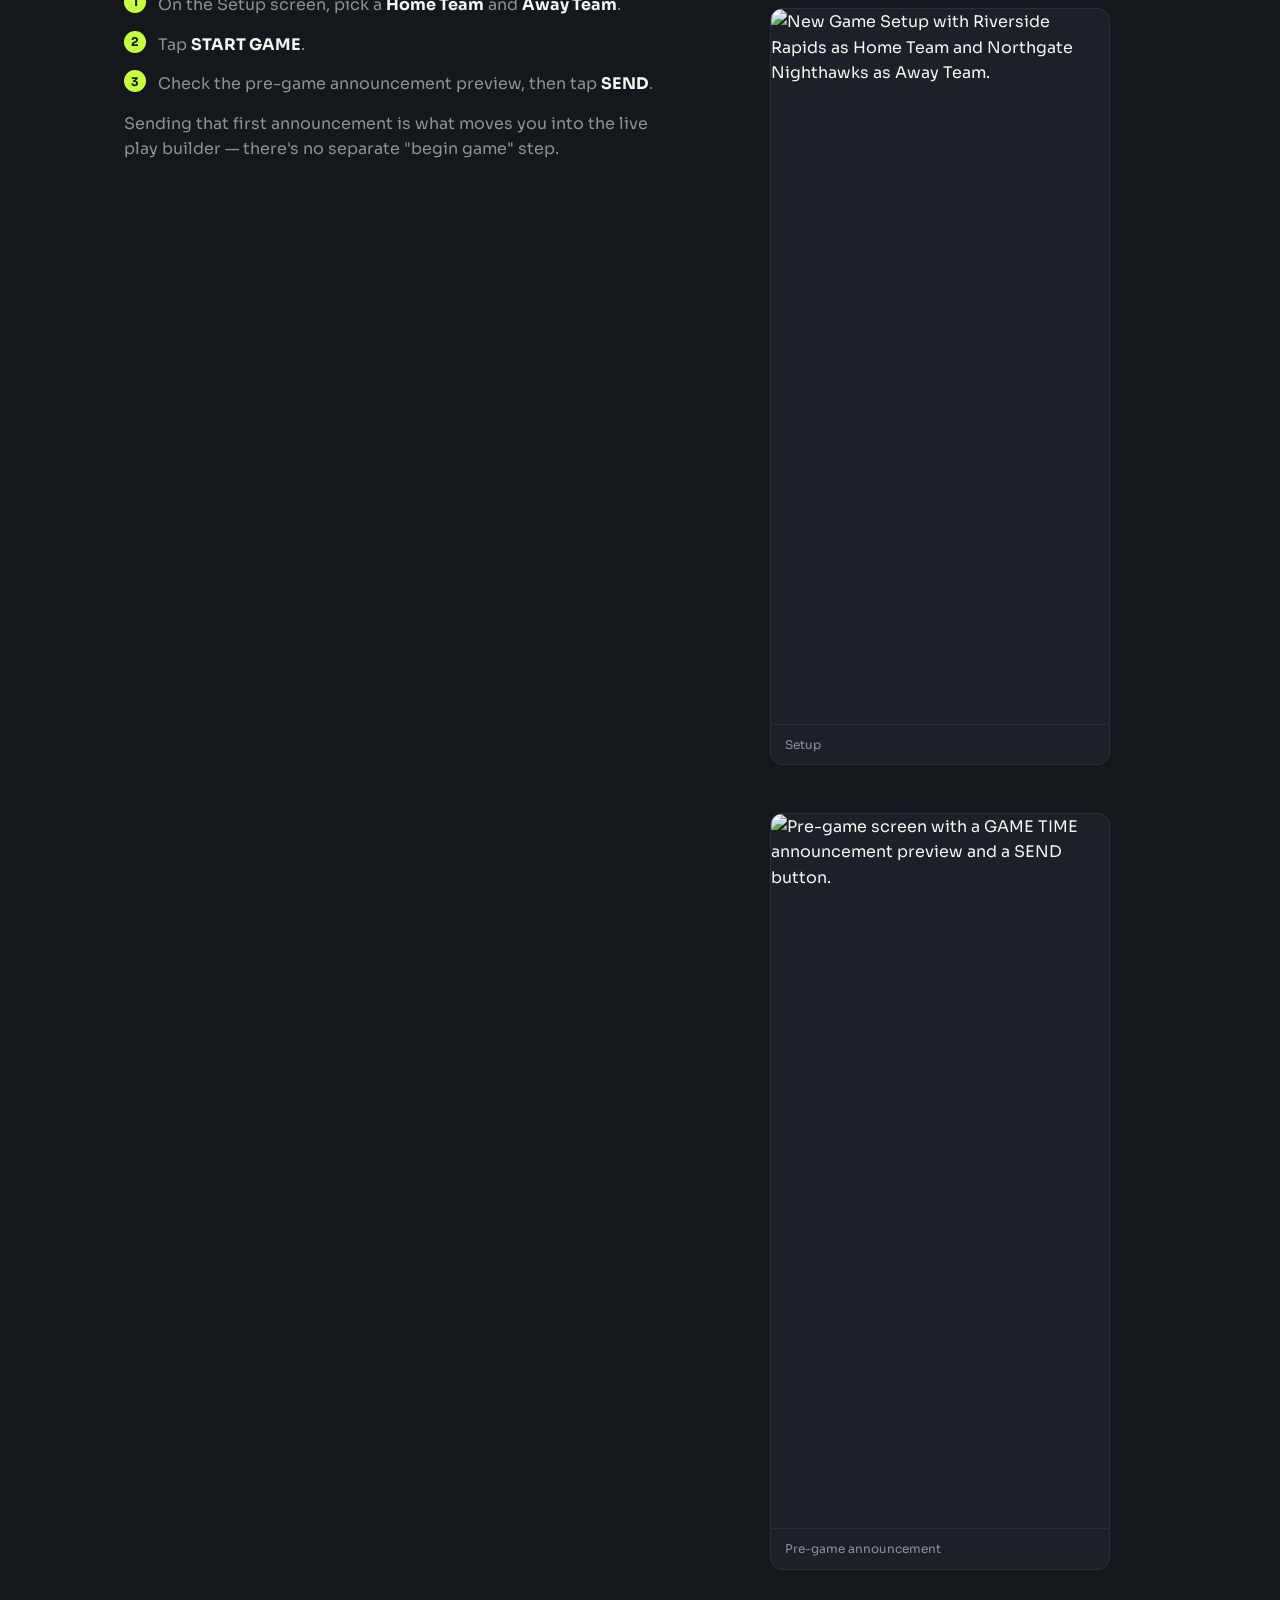
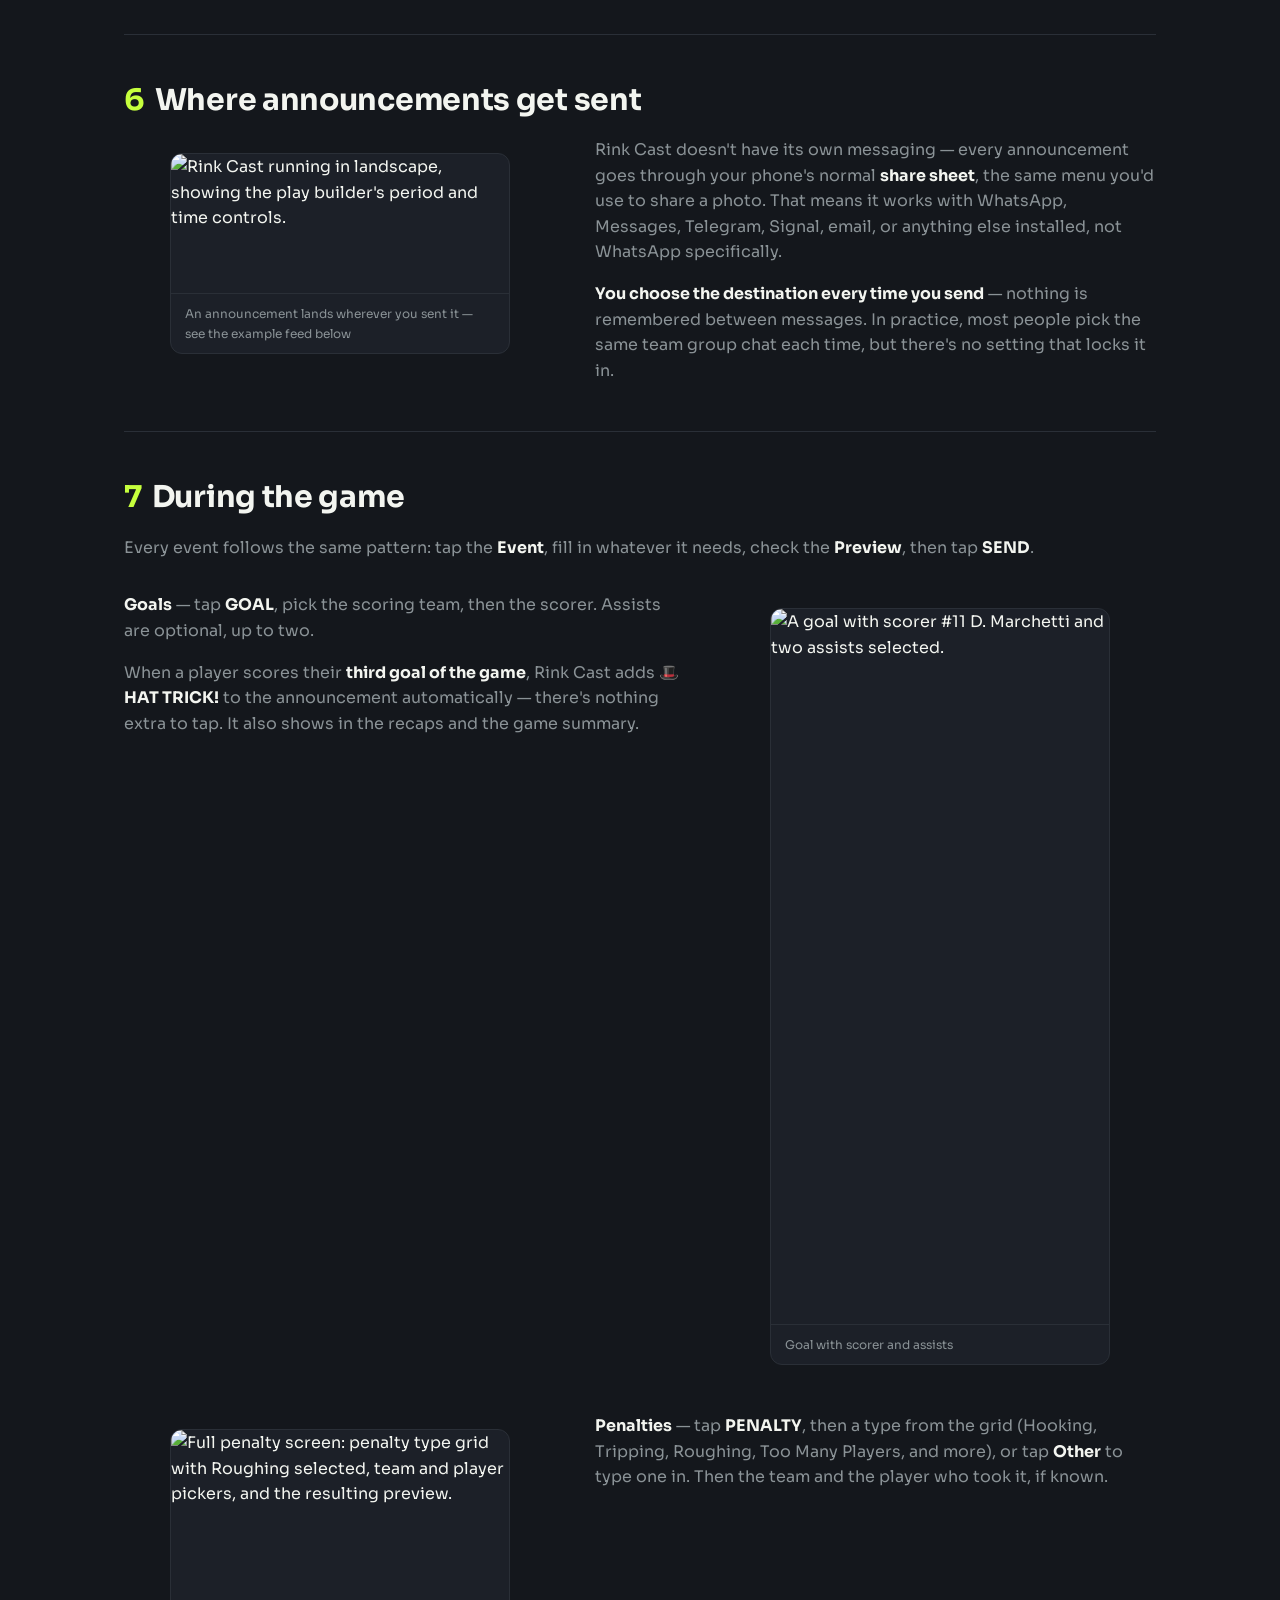
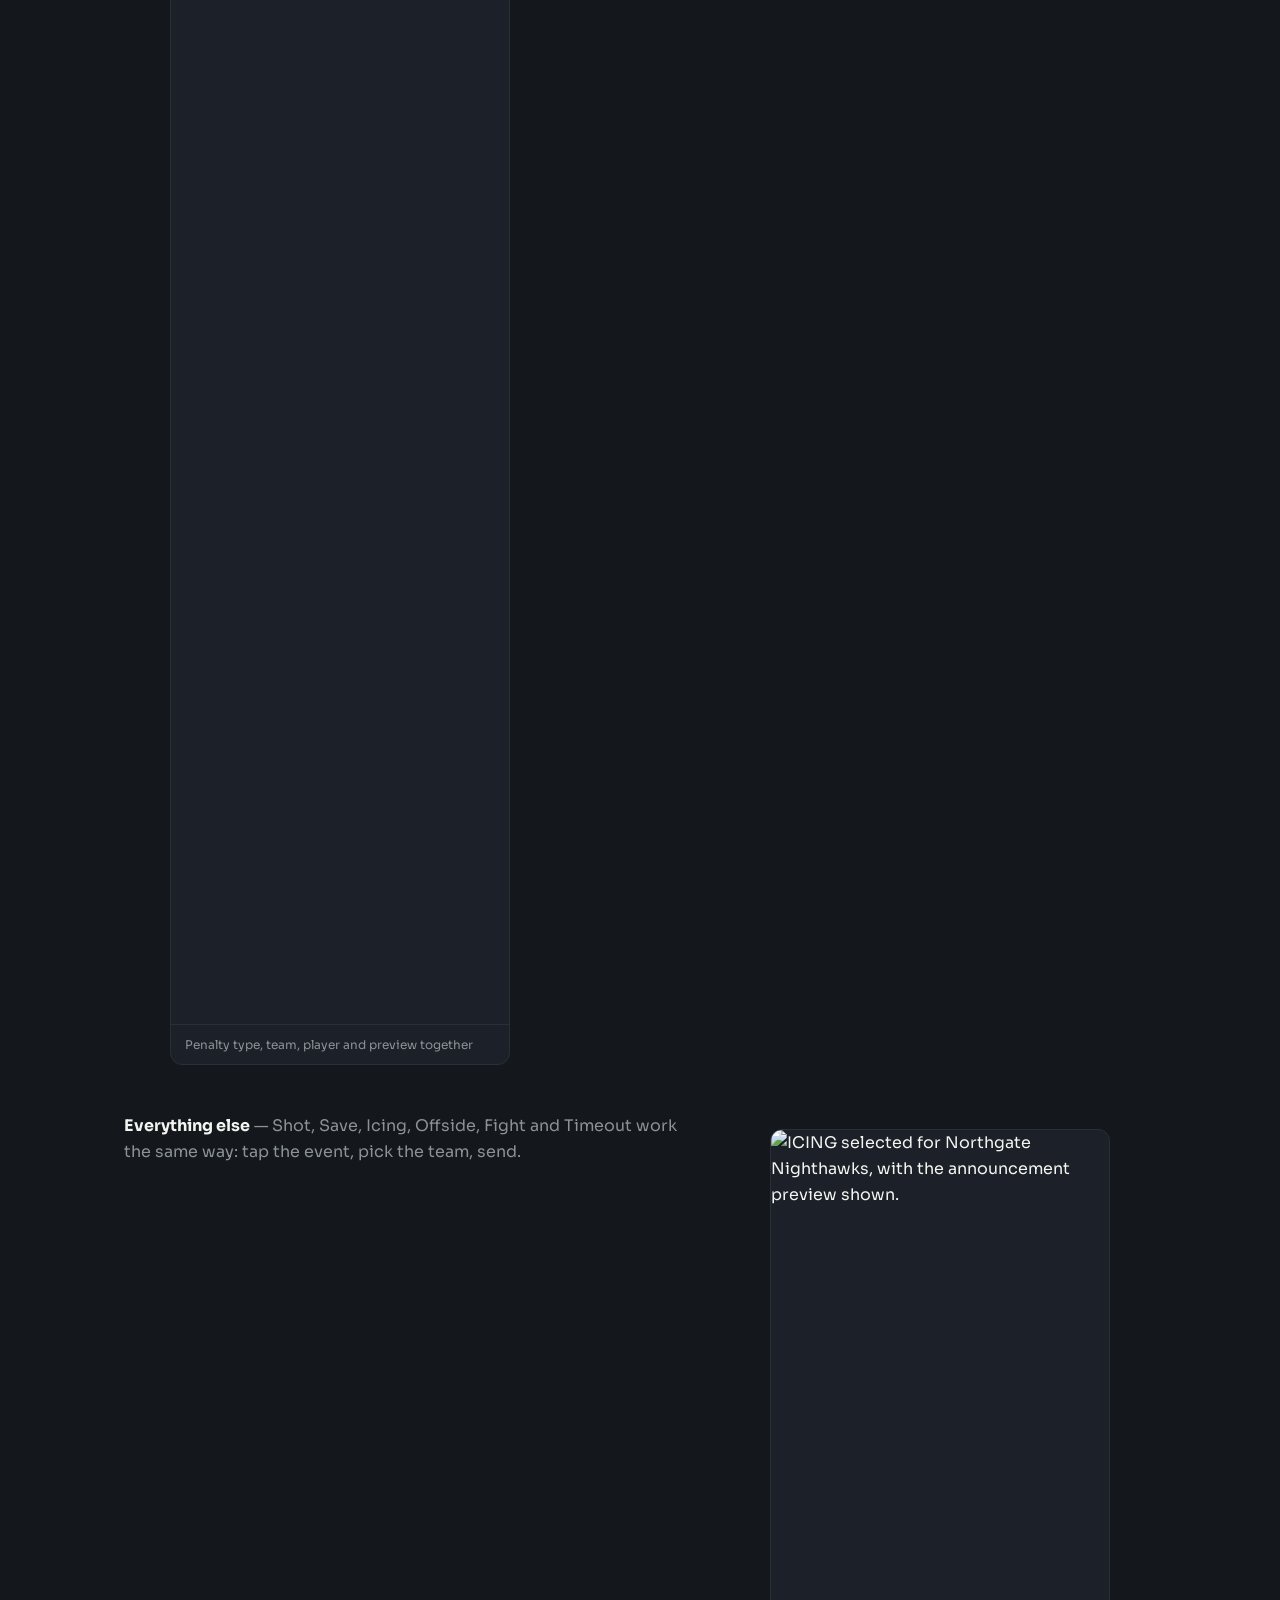
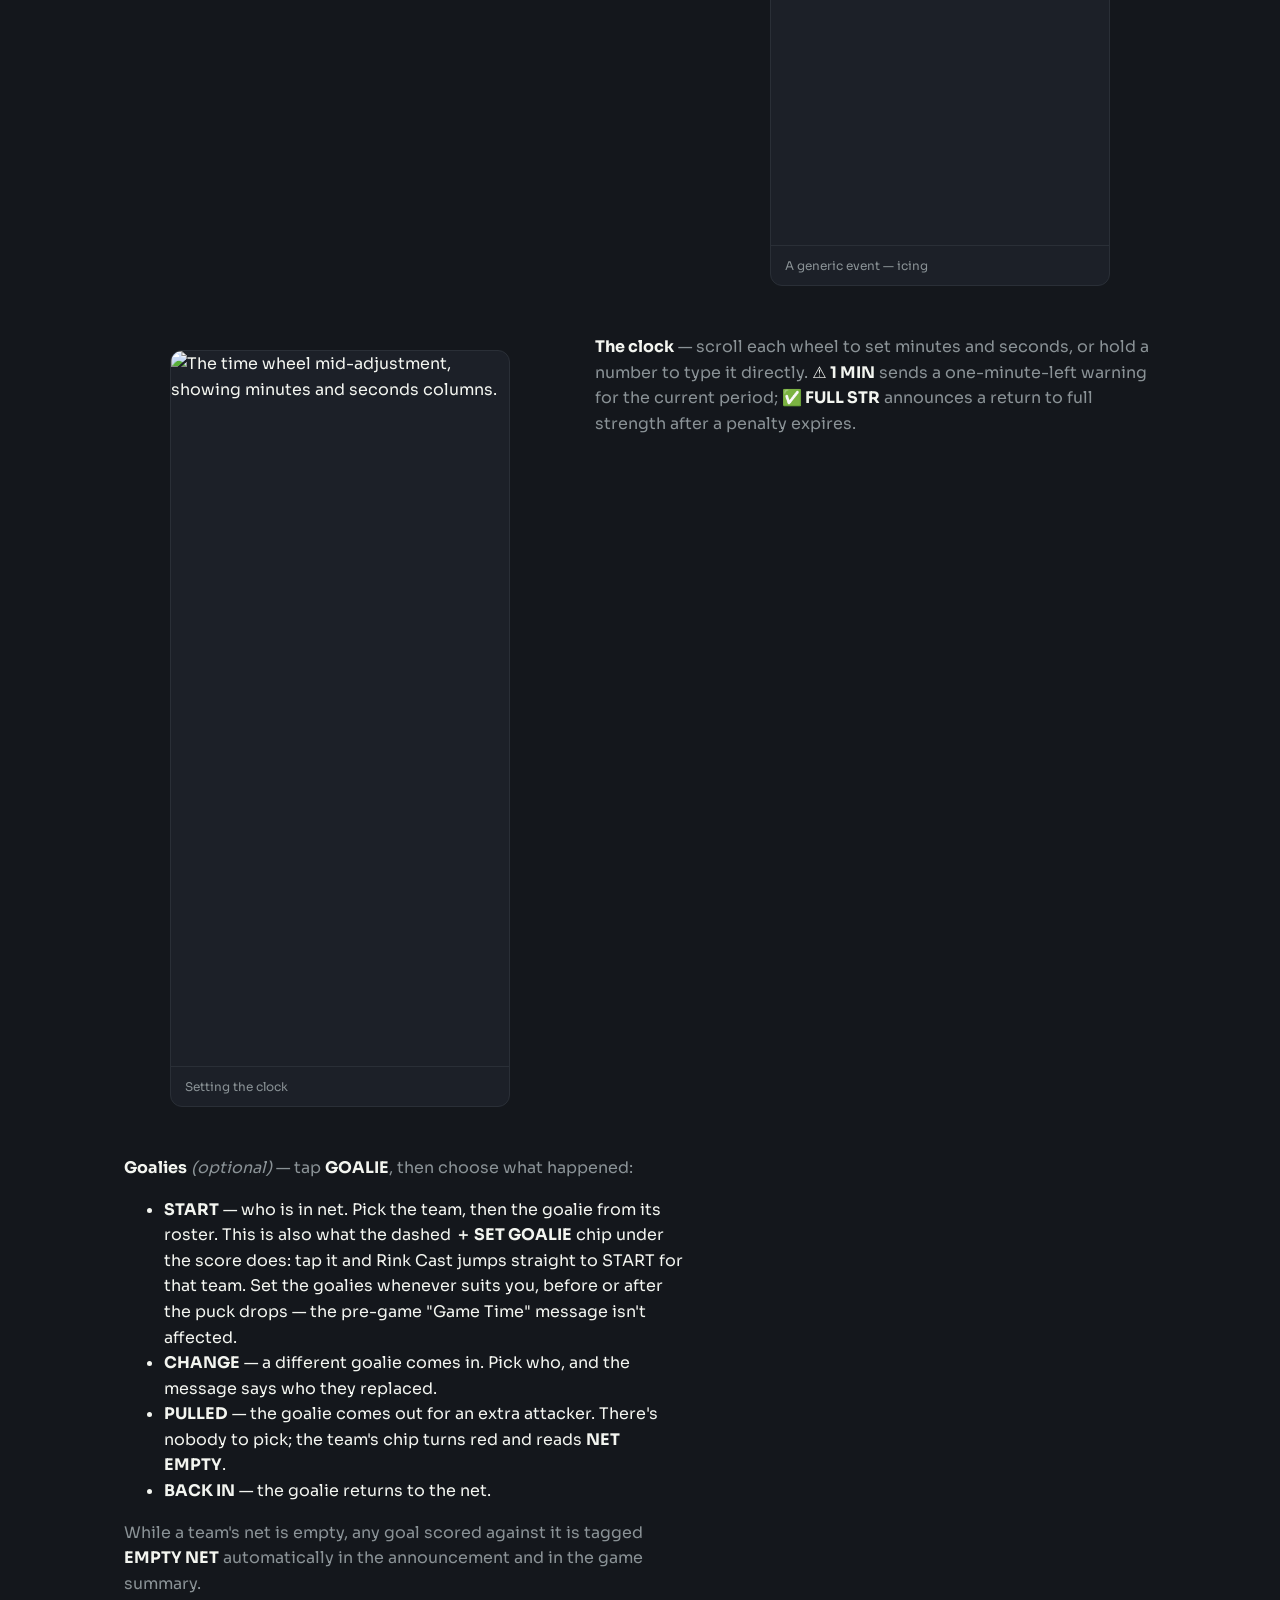
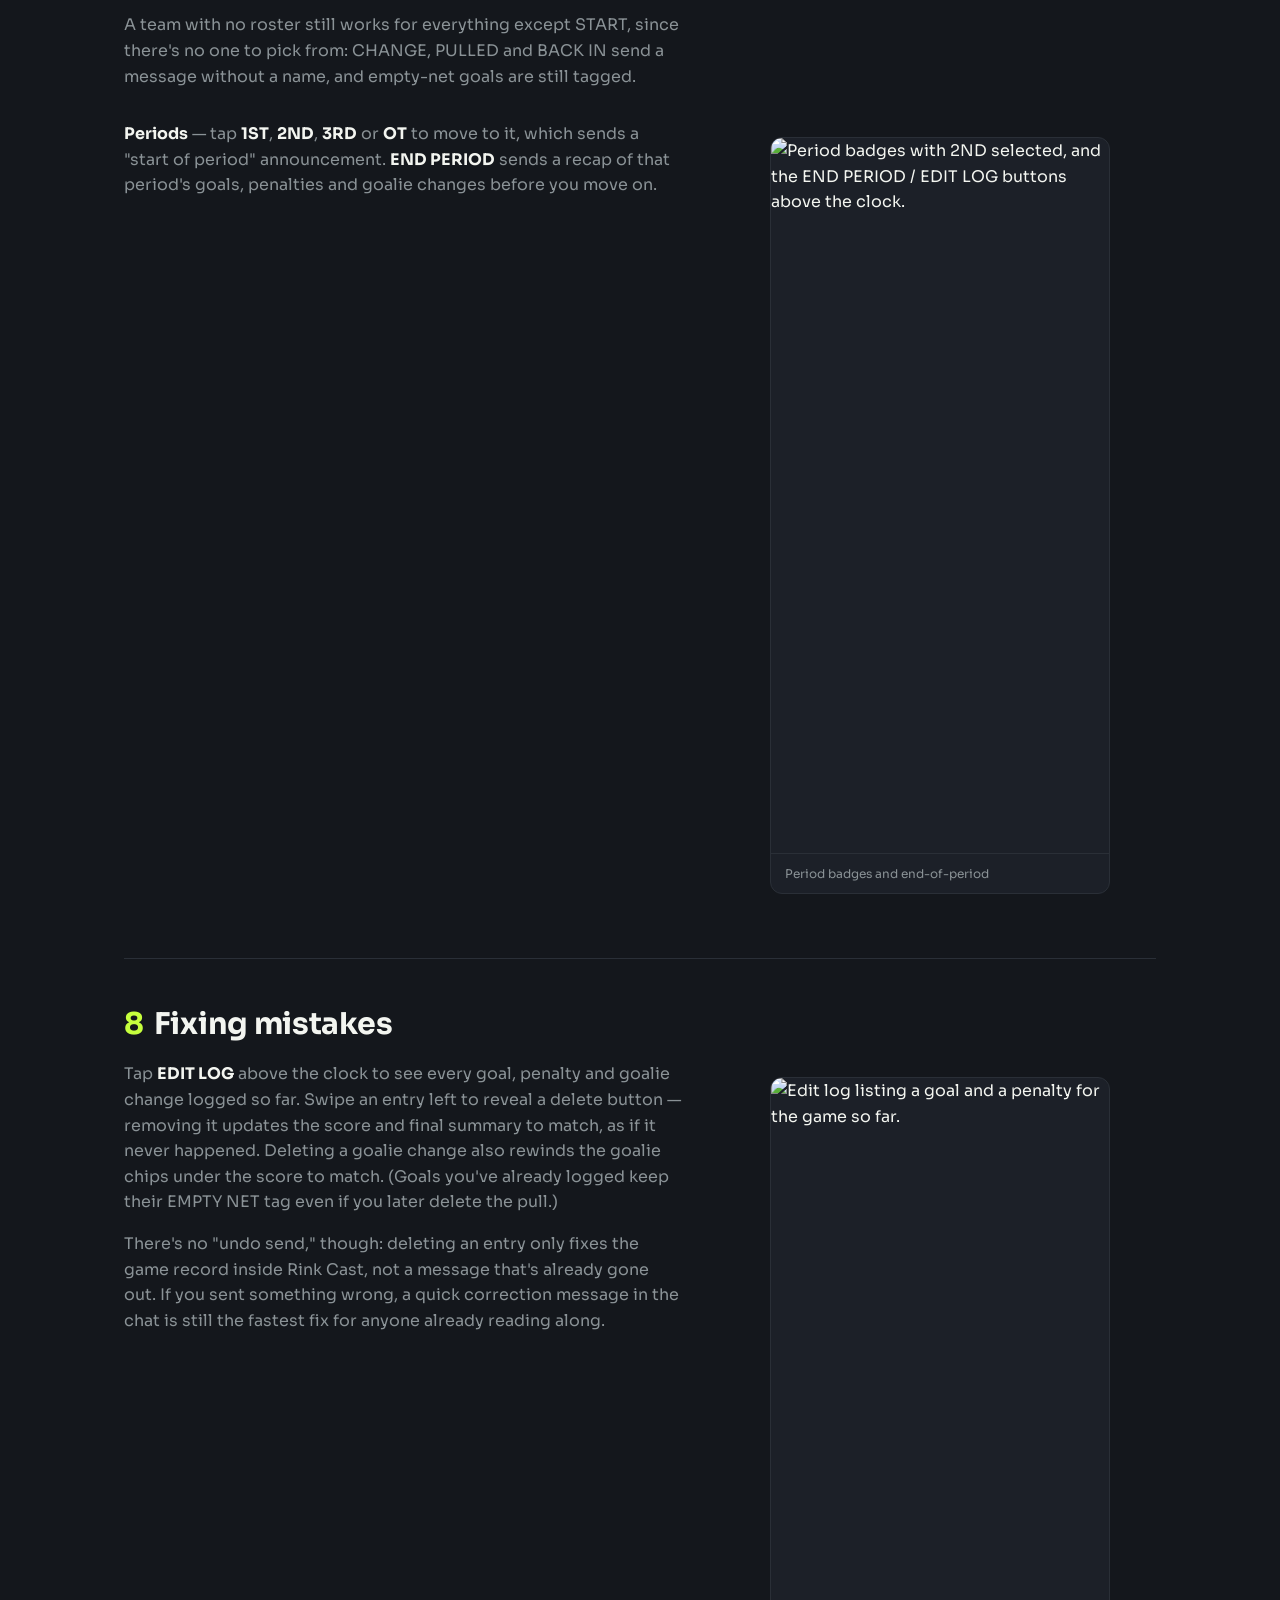
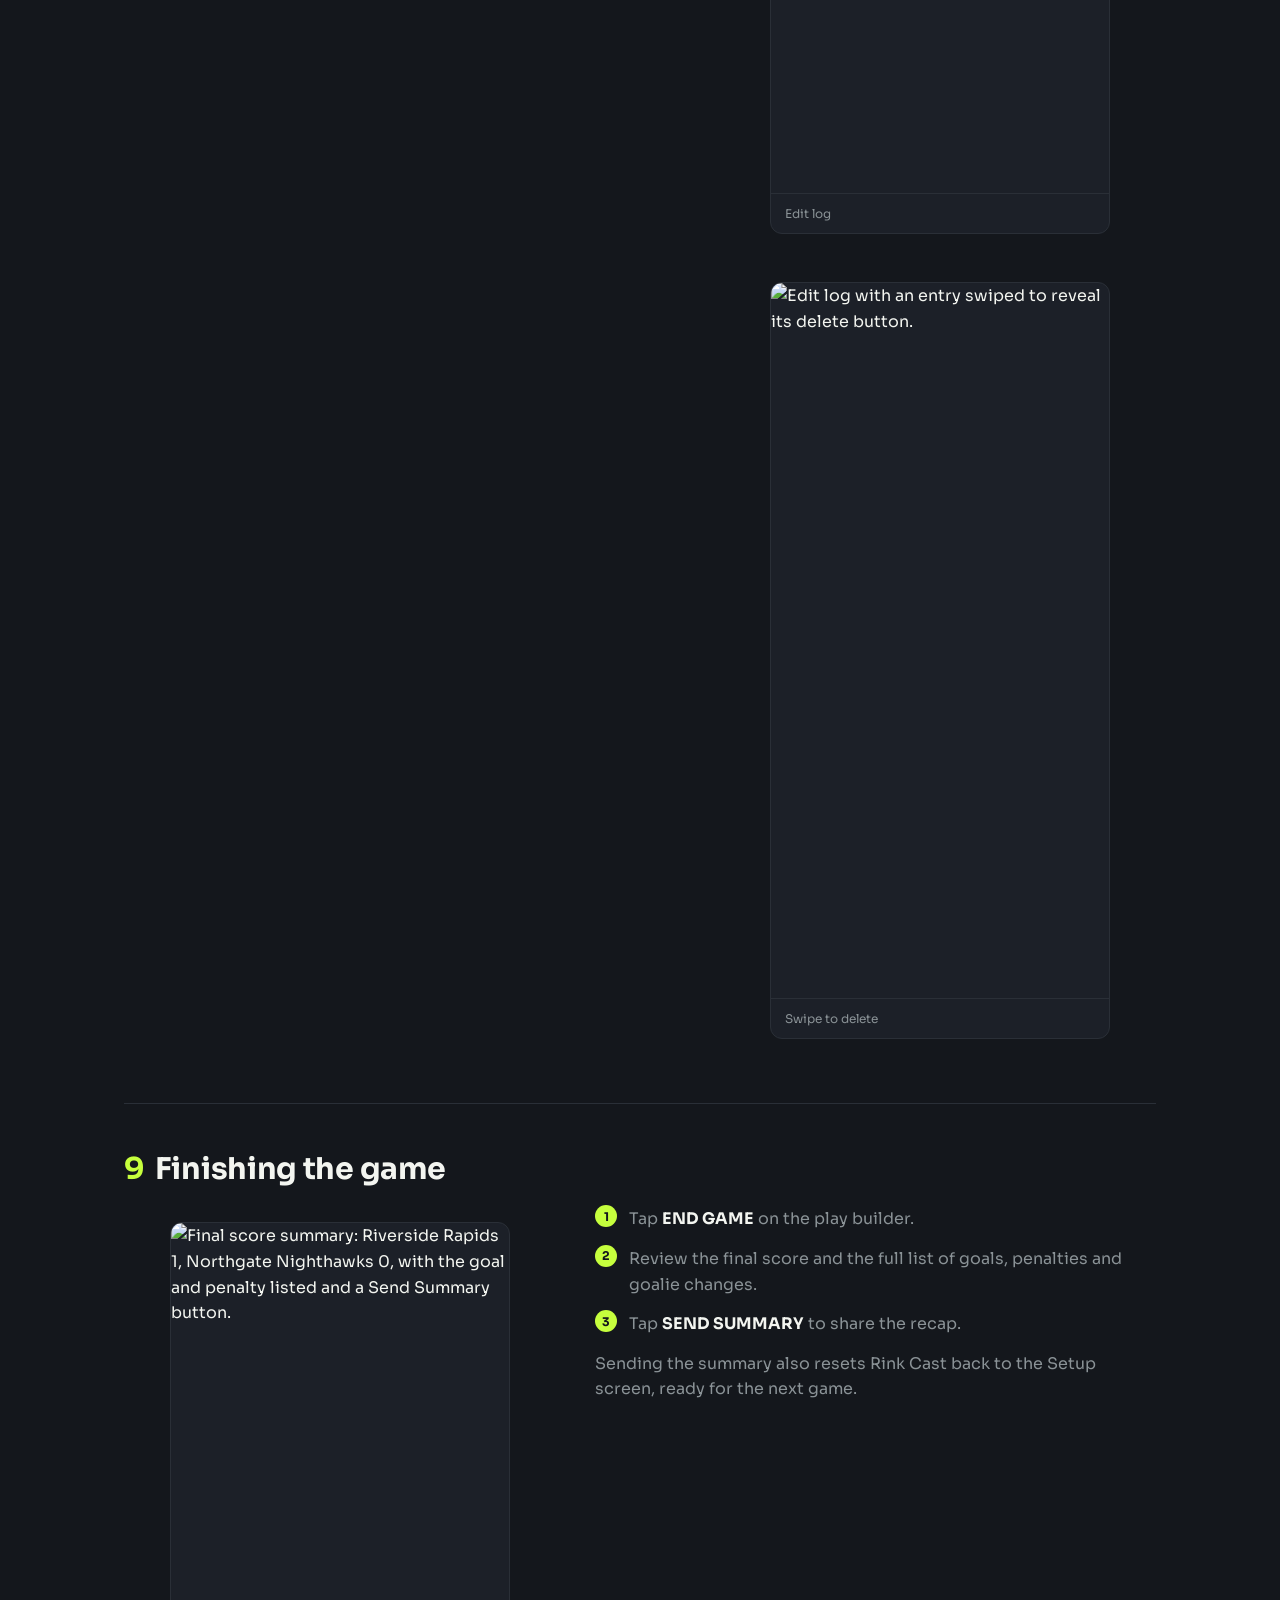
==== commit d67e5434: "Manual draft: hat trick comment on goals" ====
--- a/manual.html
+++ b/manual.html
@@ -275,6 +275,9 @@
         <div class="doc-text">
           <p><strong>Goals</strong> — tap <strong>GOAL</strong>, pick the scoring team, then the scorer. Assists are
             optional, up to two.</p>
+          <p>When a player scores their <strong>third goal of the game</strong>, Rink Cast adds
+            <strong>🎩 HAT TRICK!</strong> to the announcement automatically &mdash; there's nothing extra to tap.
+            It also shows in the recaps and the game summary.</p>
         </div>
         <div class="doc-shots">
           <figure class="doc-shot doc-shot--wide">
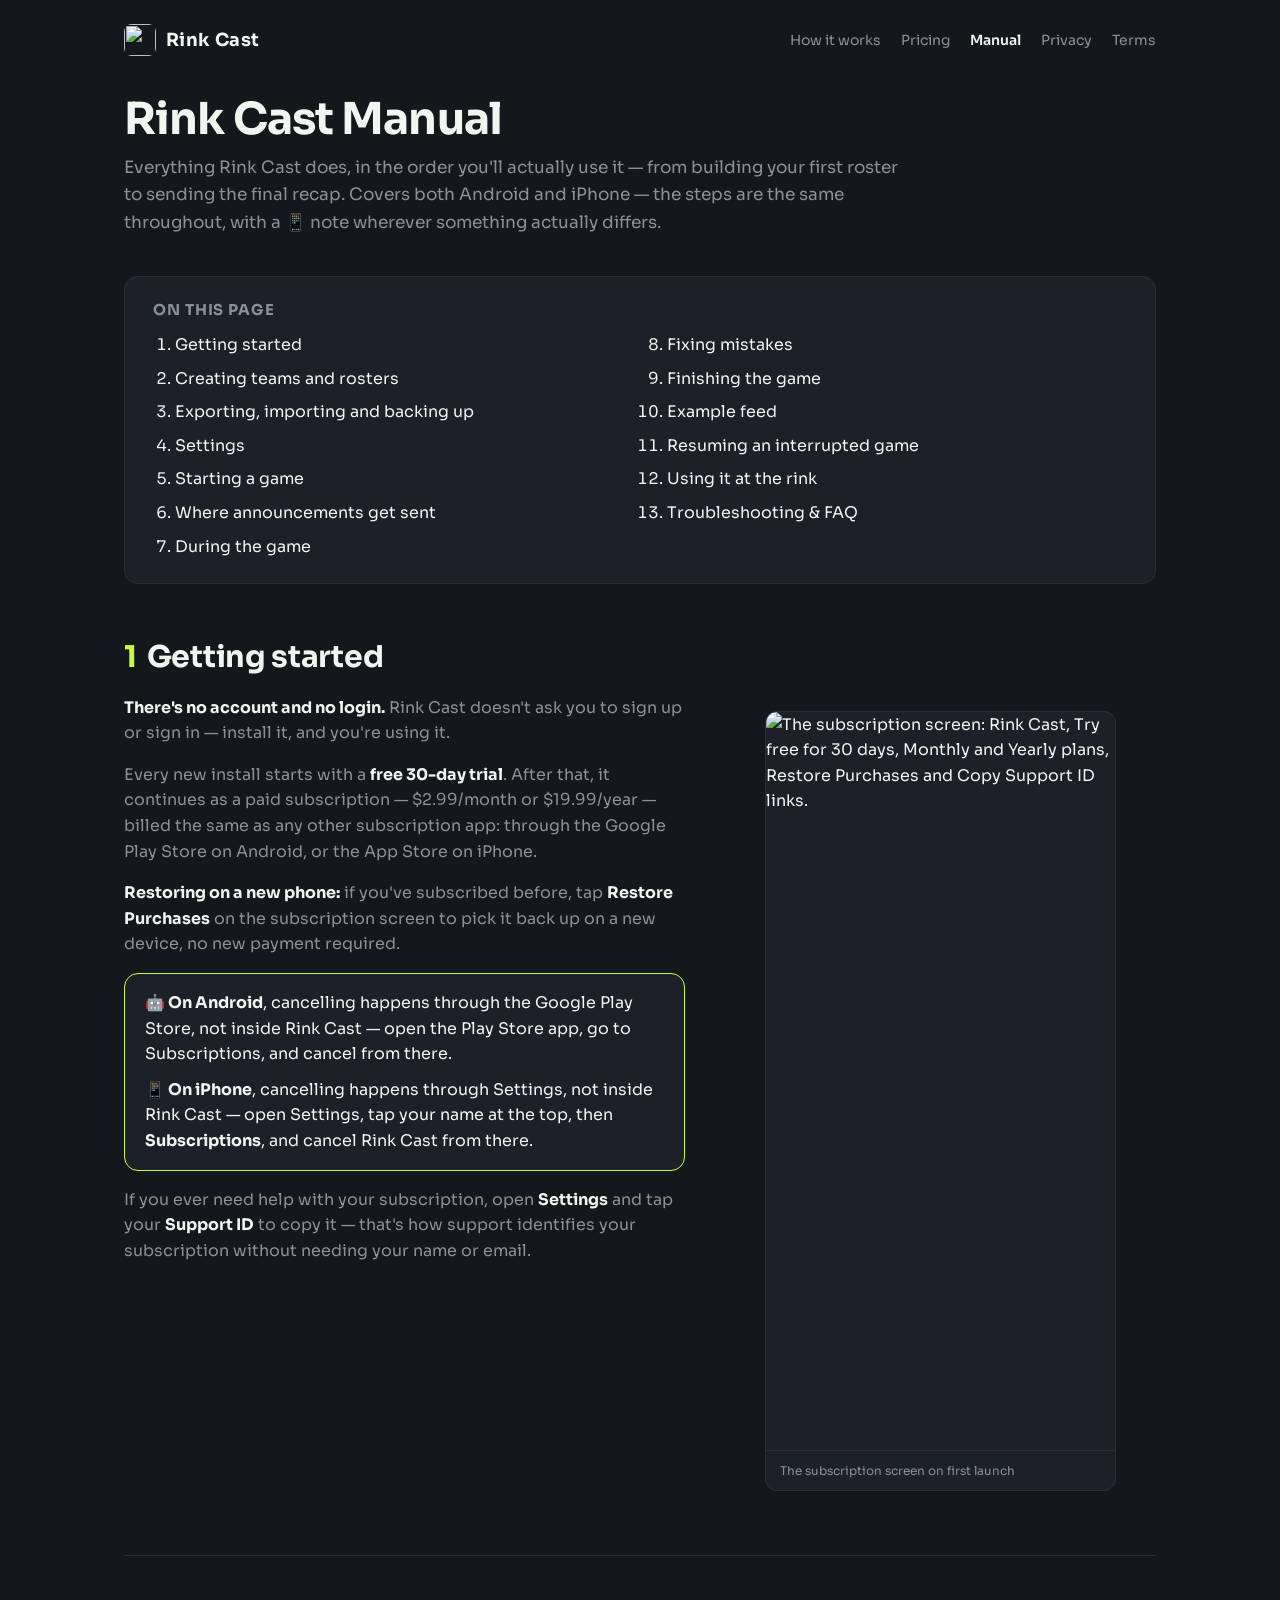
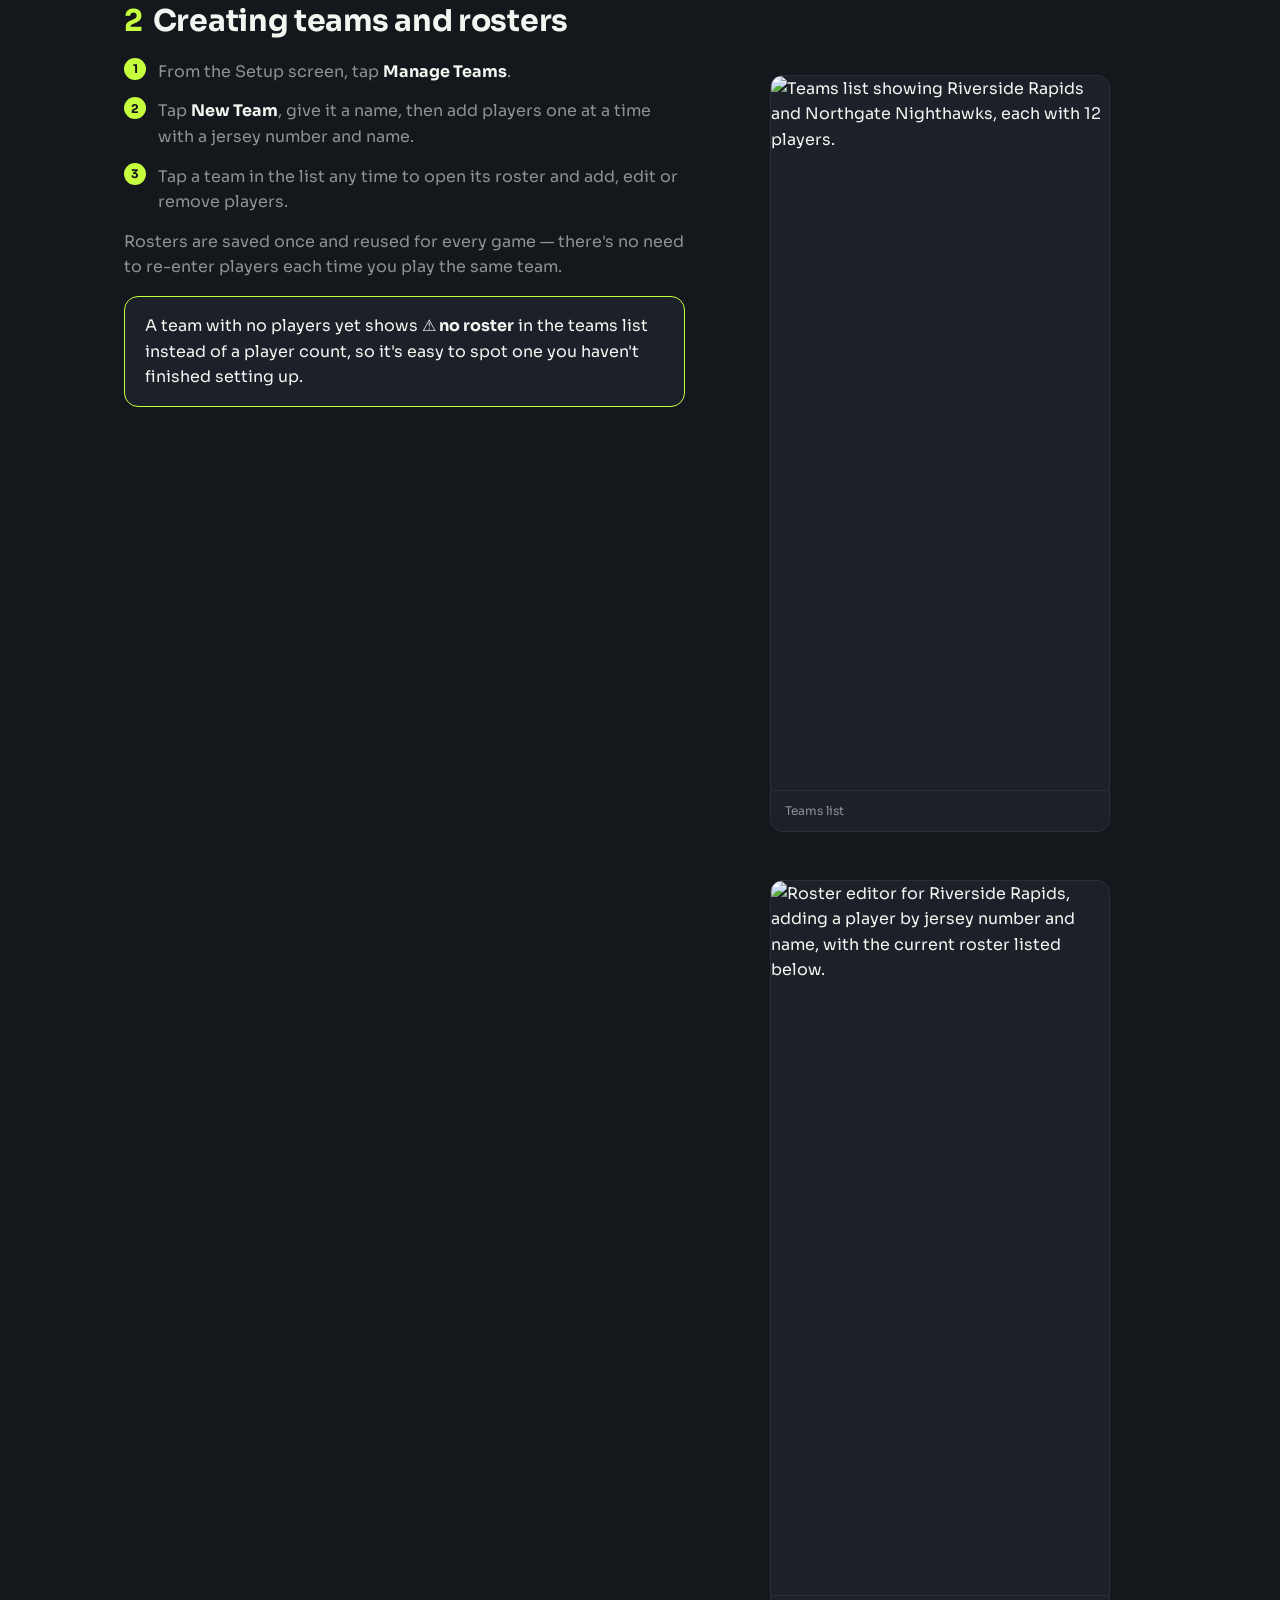
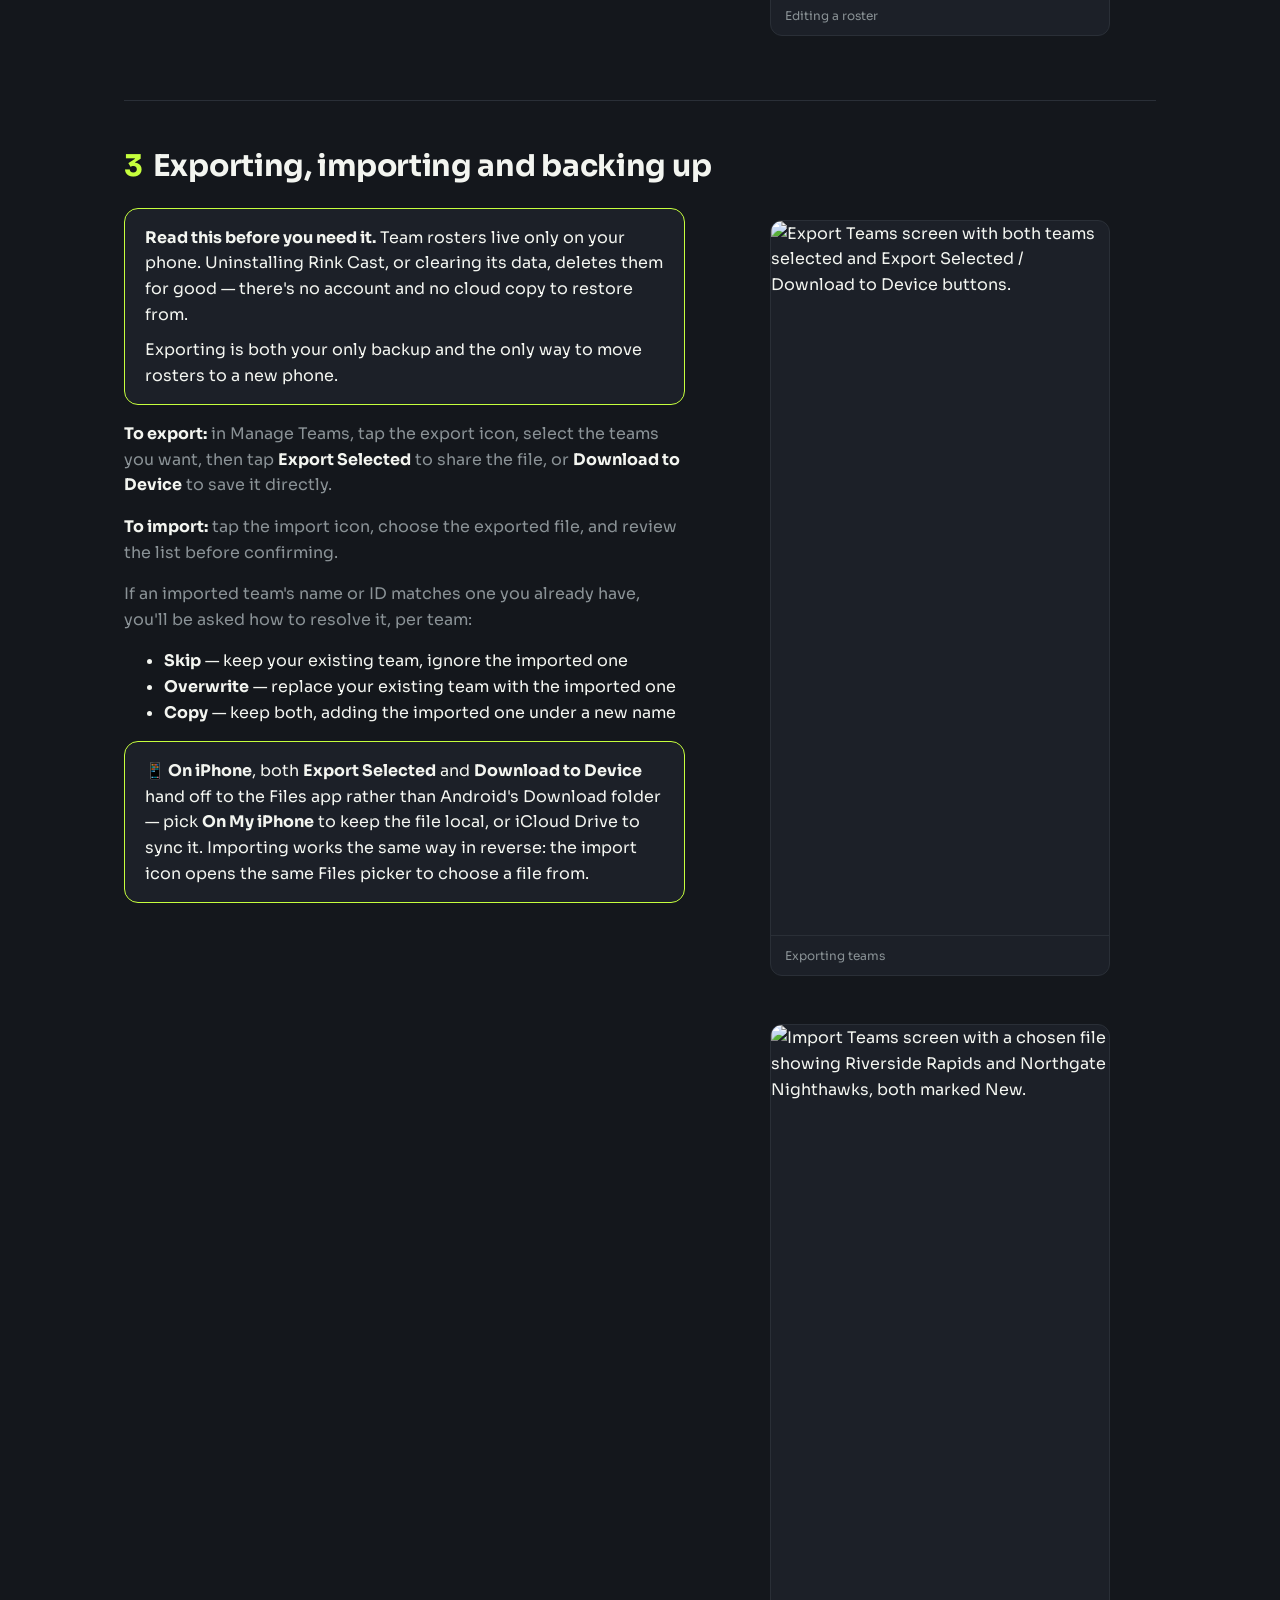
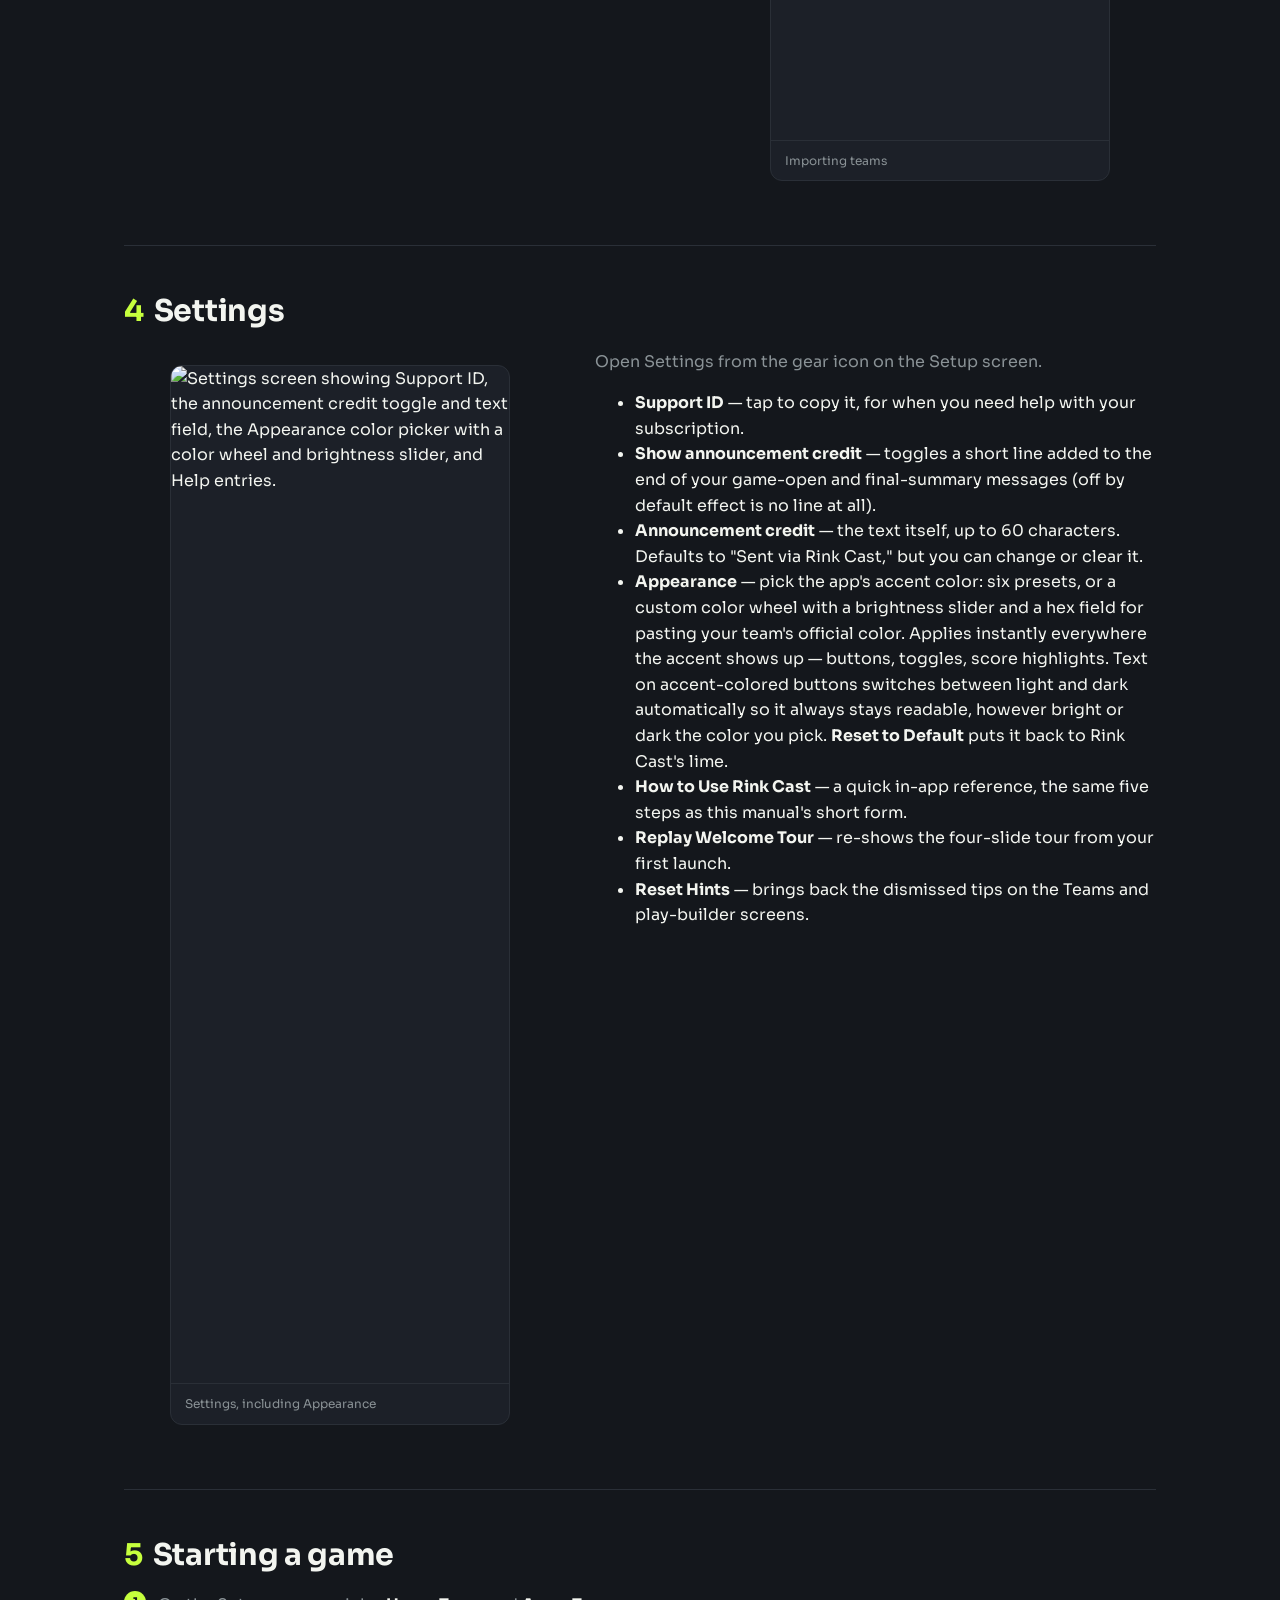
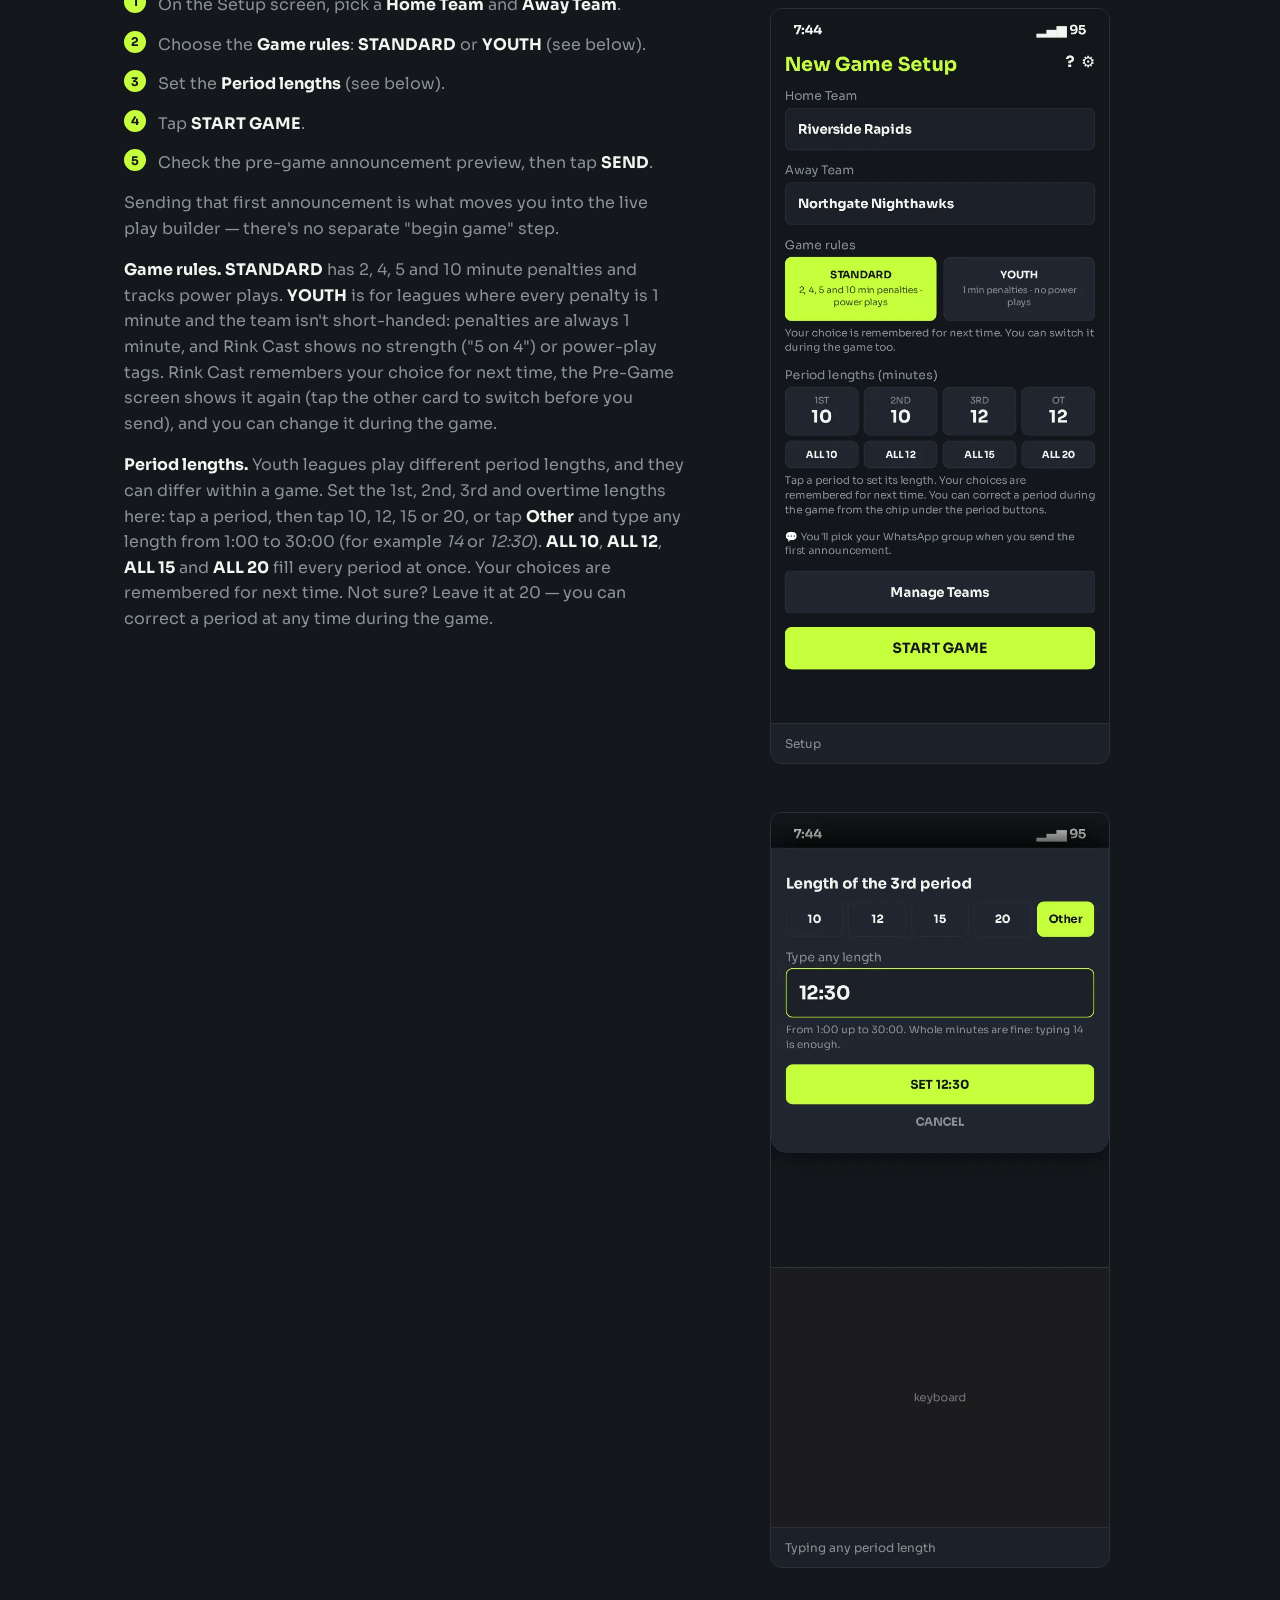
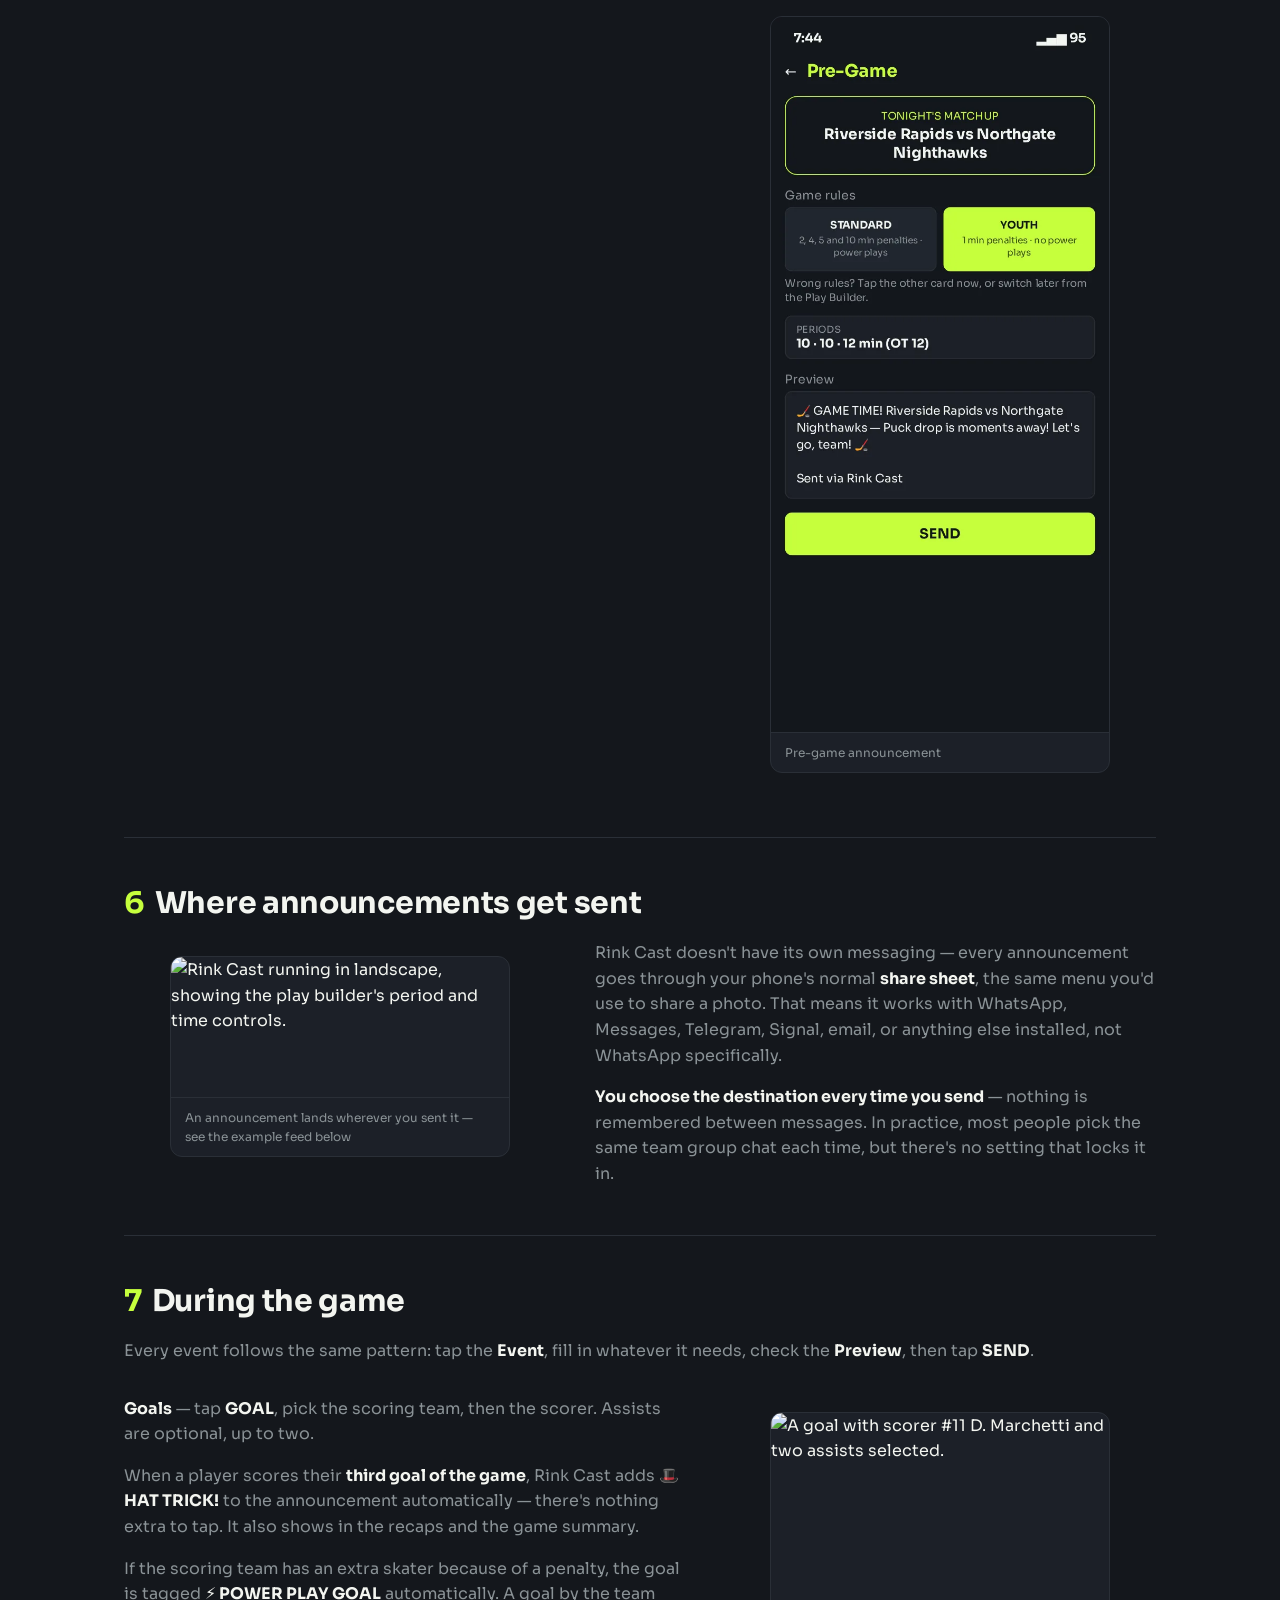
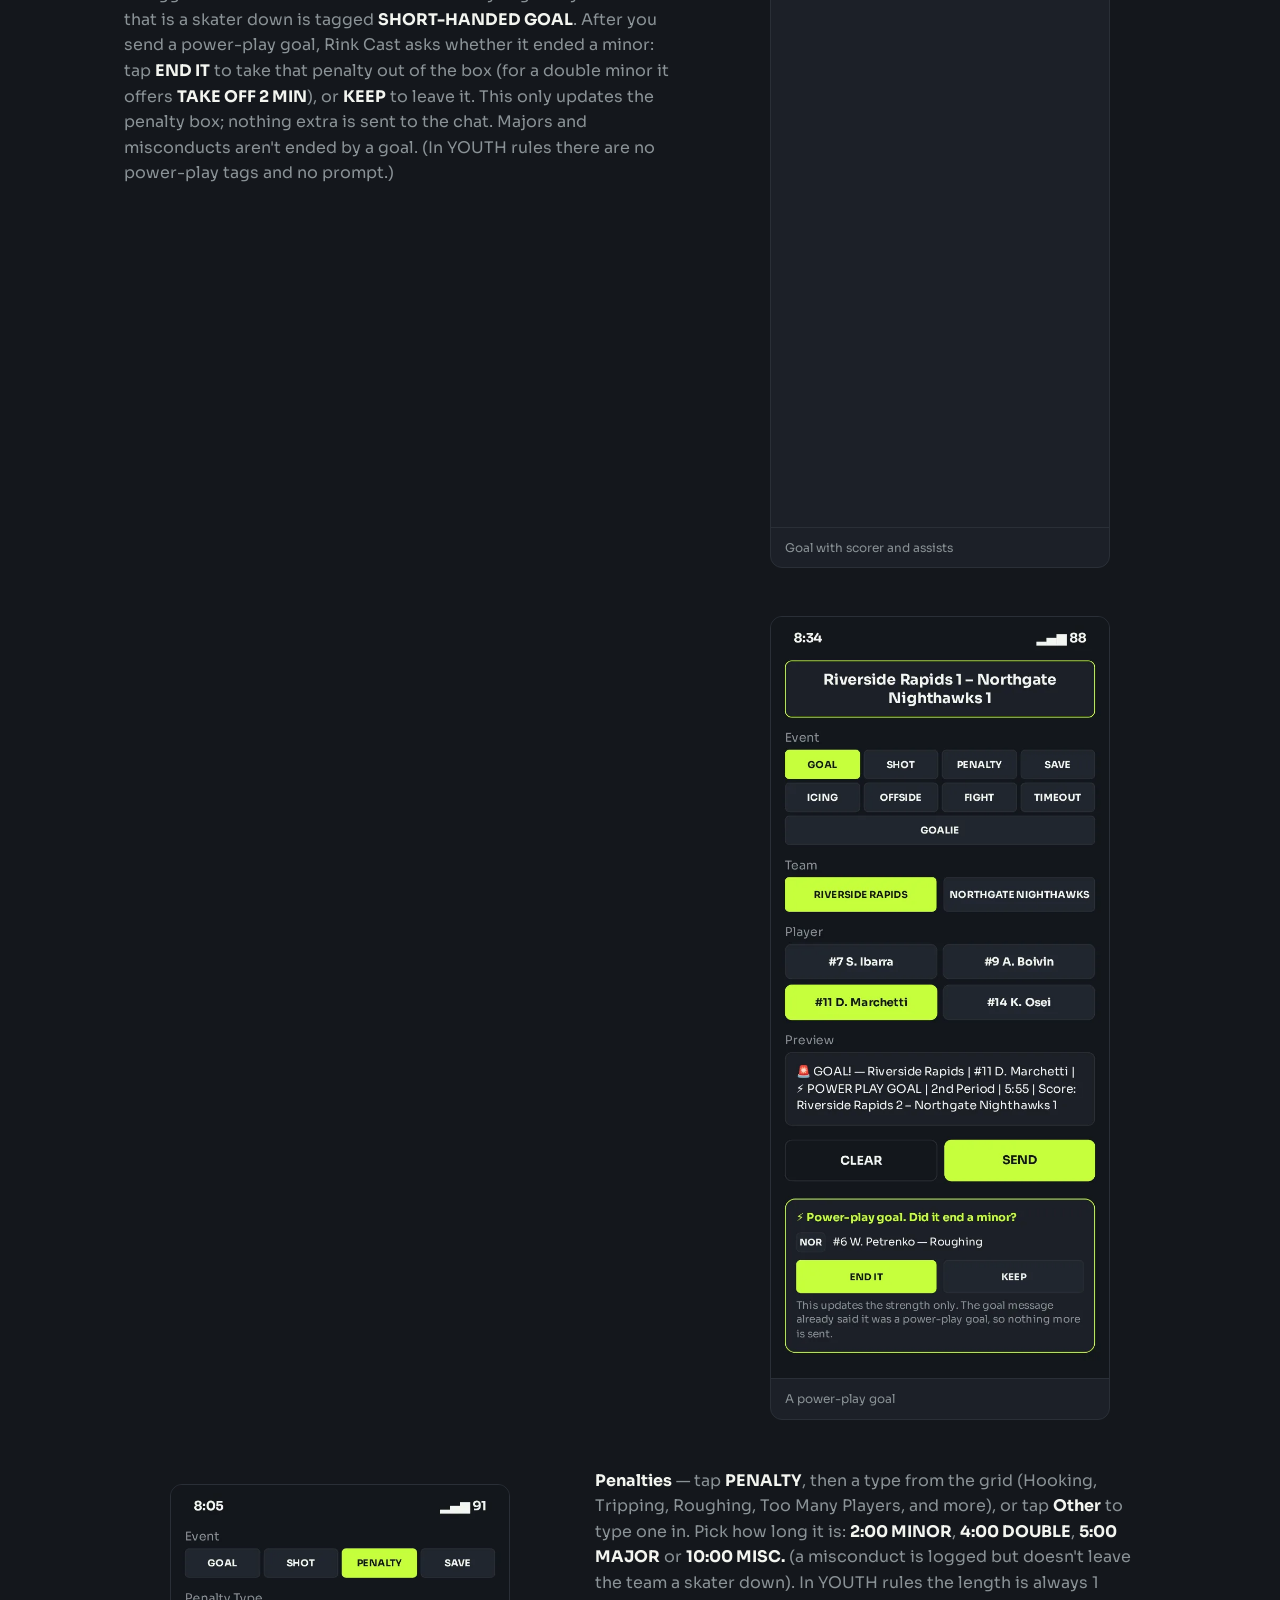
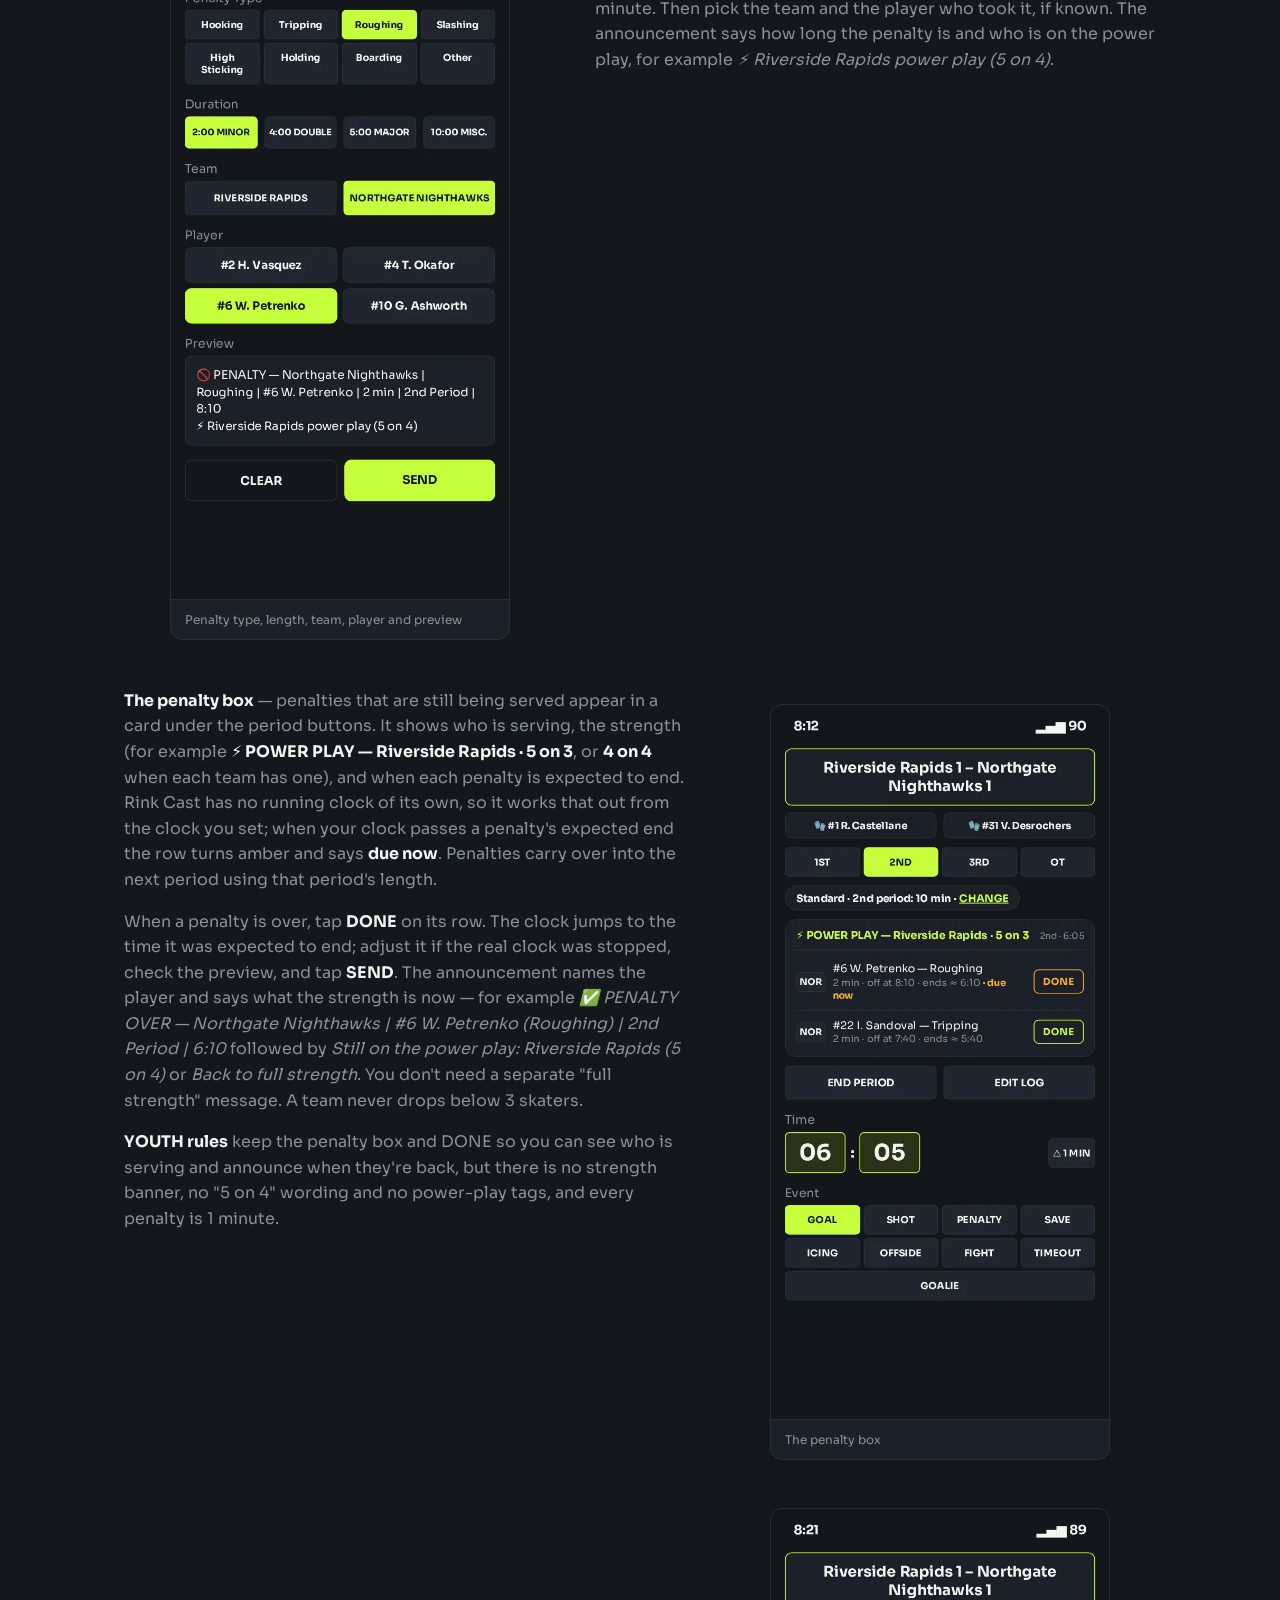
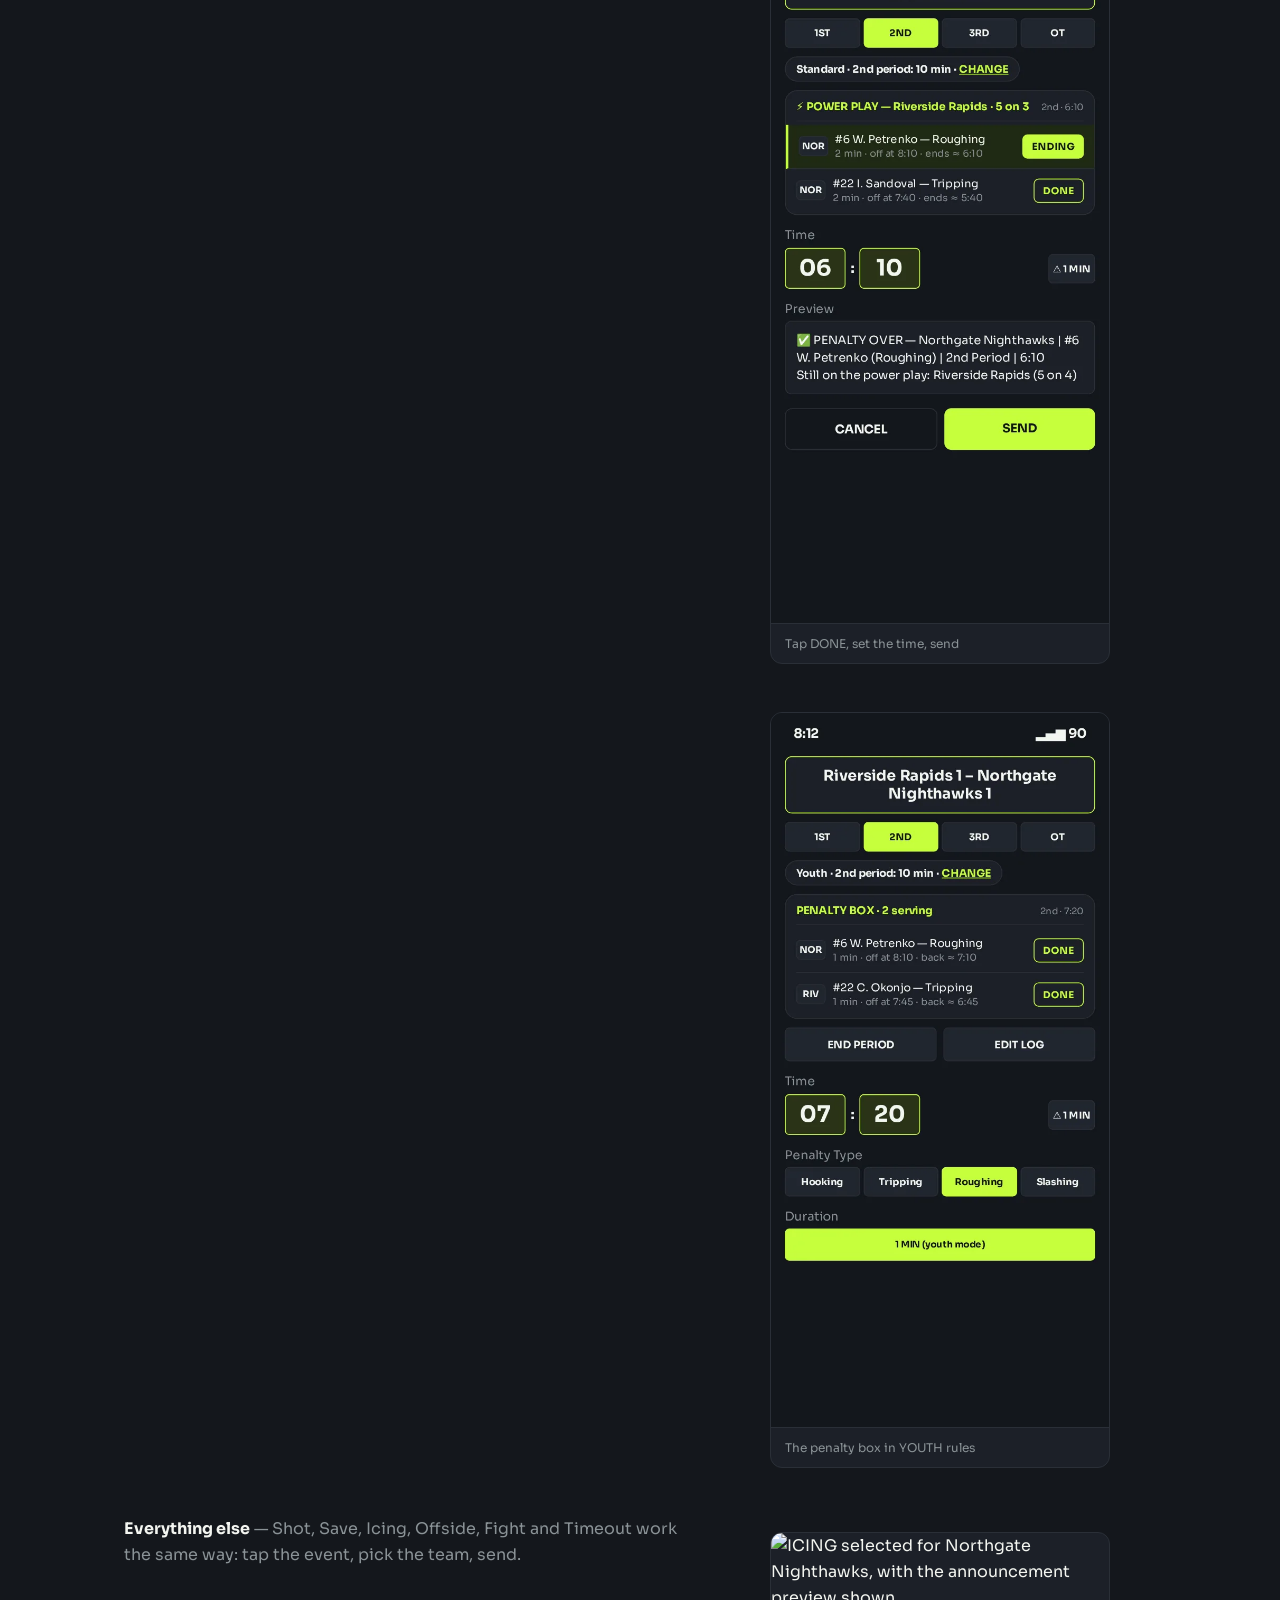
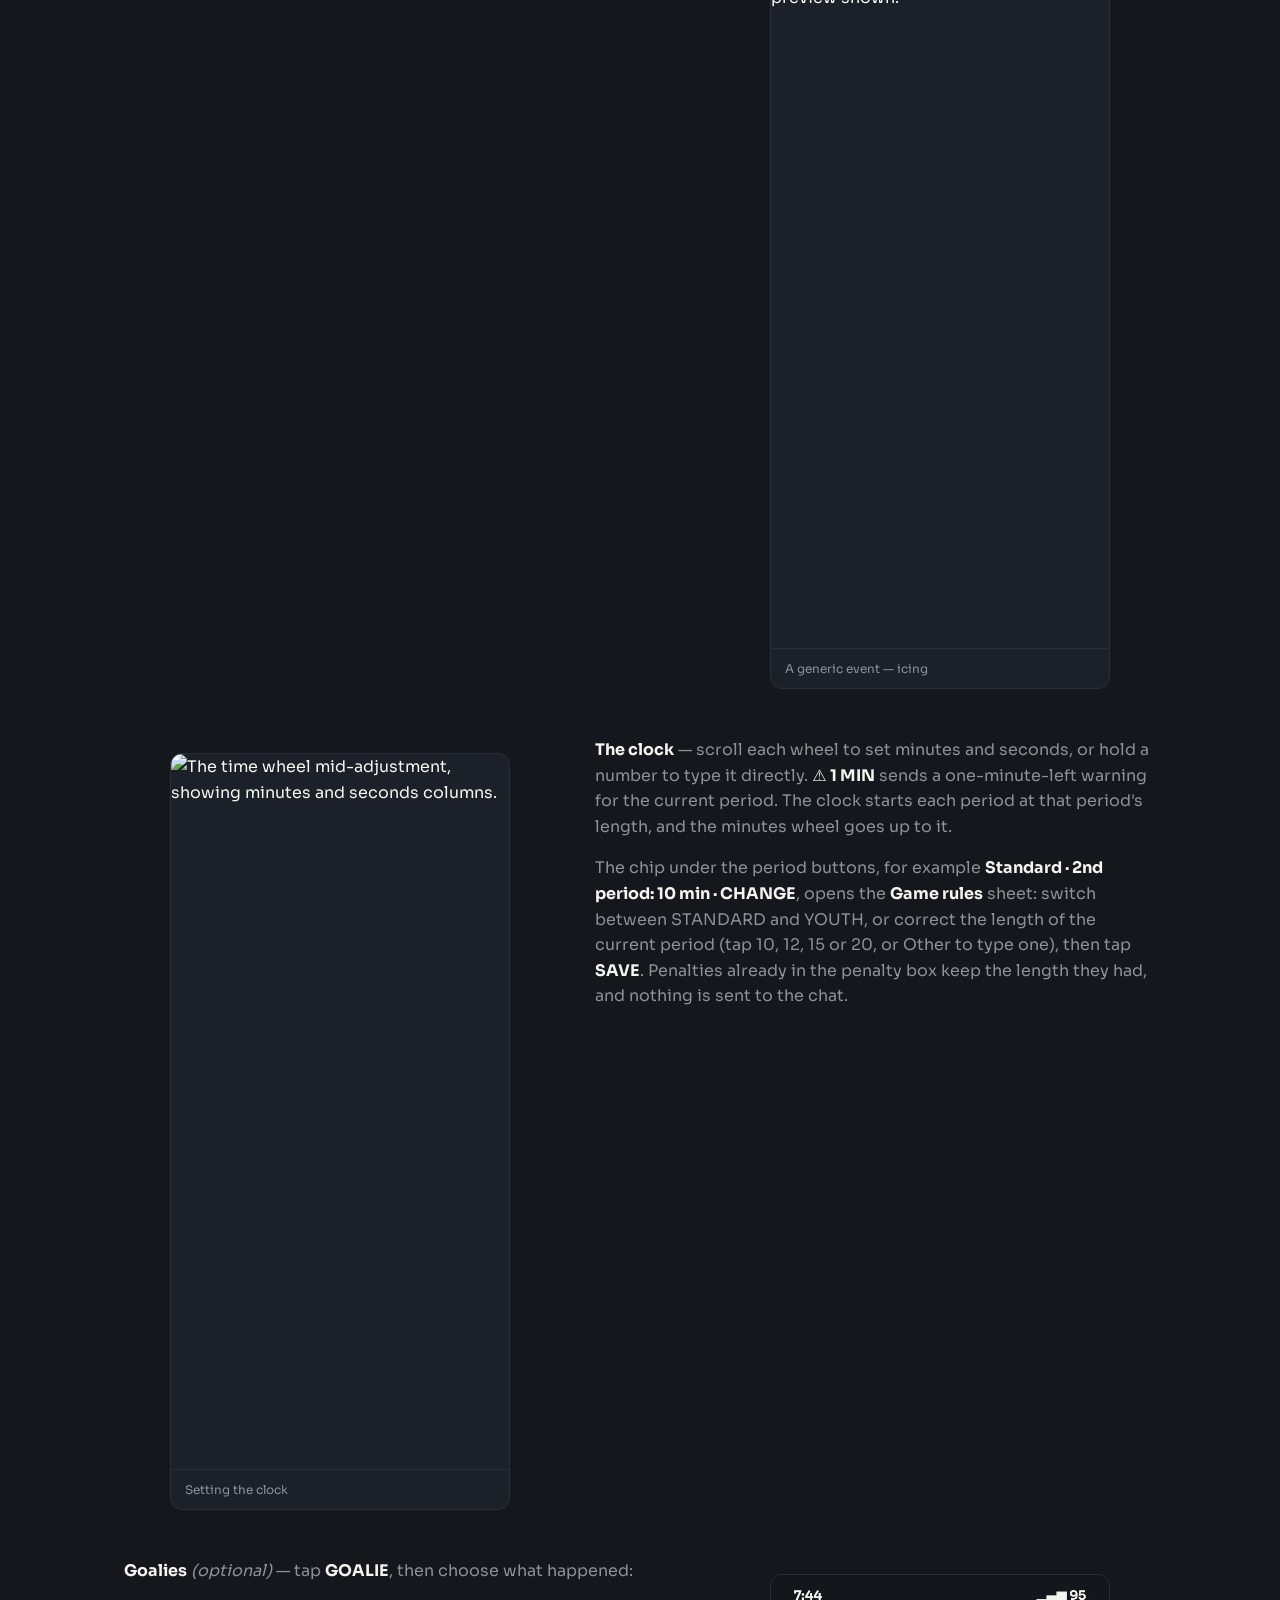
==== commit e8337cbc: "Manual: period lengths, game rules and youth mode, penalty box, power-play goals, goalies, with new " ====
--- a/manual.html
+++ b/manual.html
@@ -218,21 +218,39 @@
         <div class="doc-text">
           <ol class="doc-steps">
             <li>On the Setup screen, pick a <strong>Home Team</strong> and <strong>Away Team</strong>.</li>
+            <li>Choose the <strong>Game rules</strong>: <strong>STANDARD</strong> or <strong>YOUTH</strong> (see below).</li>
+            <li>Set the <strong>Period lengths</strong> (see below).</li>
             <li>Tap <strong>START GAME</strong>.</li>
             <li>Check the pre-game announcement preview, then tap <strong>SEND</strong>.</li>
           </ol>
           <p>Sending that first announcement is what moves you into the live play builder — there's no separate
             "begin game" step.</p>
+          <p><strong>Game rules.</strong> <strong>STANDARD</strong> has 2, 4, 5 and 10 minute penalties and tracks
+            power plays. <strong>YOUTH</strong> is for leagues where every penalty is 1 minute and the team isn't
+            short-handed: penalties are always 1 minute, and Rink Cast shows no strength ("5 on 4") or power-play
+            tags. Rink Cast remembers your choice for next time, the Pre-Game screen shows it again (tap the other
+            card to switch before you send), and you can change it during the game.</p>
+          <p><strong>Period lengths.</strong> Youth leagues play different period lengths, and they can differ within
+            a game. Set the 1st, 2nd, 3rd and overtime lengths here: tap a period, then tap 10, 12, 15 or 20, or tap
+            <strong>Other</strong> and type any length from 1:00 to 30:00 (for example <em>14</em> or <em>12:30</em>).
+            <strong>ALL 10</strong>, <strong>ALL 12</strong>, <strong>ALL 15</strong> and <strong>ALL 20</strong> fill
+            every period at once. Your choices are remembered for next time. Not sure? Leave it at 20 — you can
+            correct a period at any time during the game.</p>
         </div>
         <div class="doc-shots doc-shots--row">
           <figure class="doc-shot doc-shot--wide">
-            <img src="screenshots/manual/10-game-setup.webp" width="640" height="1353" loading="lazy"
-              alt="New Game Setup with Riverside Rapids as Home Team and Northgate Nighthawks as Away Team." />
+            <img src="screenshots/manual/10c-setup-rules.webp" width="640" height="1352" loading="lazy"
+              alt="New Game Setup with Riverside Rapids as Home Team and Northgate Nighthawks as Away Team, the STANDARD and YOUTH game rules cards, and period lengths of 10, 10, 12 and 12 minutes." />
             <figcaption>Setup</figcaption>
           </figure>
           <figure class="doc-shot doc-shot--wide">
-            <img src="screenshots/manual/11-pregame.webp" width="640" height="1353" loading="lazy"
-              alt="Pre-game screen with a GAME TIME announcement preview and a SEND button." />
+            <img src="screenshots/manual/24-period-length-other.webp" width="640" height="1352" loading="lazy"
+              alt="The period length sheet with Other selected and 12:30 typed in, shown at the top of the screen above the keyboard." />
+            <figcaption>Typing any period length</figcaption>
+          </figure>
+          <figure class="doc-shot doc-shot--wide">
+            <img src="screenshots/manual/11c-pregame-rules.webp" width="640" height="1352" loading="lazy"
+              alt="Pre-game screen showing the YOUTH game rules selected, the period lengths, a GAME TIME announcement preview and a SEND button." />
             <figcaption>Pre-game announcement</figcaption>
           </figure>
         </div>
@@ -278,27 +296,80 @@
           <p>When a player scores their <strong>third goal of the game</strong>, Rink Cast adds
             <strong>🎩 HAT TRICK!</strong> to the announcement automatically &mdash; there's nothing extra to tap.
             It also shows in the recaps and the game summary.</p>
-        </div>
-        <div class="doc-shots">
+          <p>If the scoring team has an extra skater because of a penalty, the goal is tagged
+            <strong>⚡ POWER PLAY GOAL</strong> automatically. A goal by the team that is a skater down is tagged
+            <strong>SHORT-HANDED GOAL</strong>. After you send a power-play goal, Rink Cast asks whether it ended a
+            minor: tap <strong>END IT</strong> to take that penalty out of the box (for a double minor it offers
+            <strong>TAKE OFF 2 MIN</strong>), or <strong>KEEP</strong> to leave it. This only updates the penalty box;
+            nothing extra is sent to the chat. Majors and misconducts aren't ended by a goal. (In YOUTH rules there
+            are no power-play tags and no prompt.)</p>
+        </div>
+        <div class="doc-shots doc-shots--row">
           <figure class="doc-shot doc-shot--wide">
             <img src="screenshots/manual/13-goal-with-assists.webp" width="640" height="1353" loading="lazy"
               alt="A goal with scorer #11 D. Marchetti and two assists selected." />
             <figcaption>Goal with scorer and assists</figcaption>
           </figure>
+          <figure class="doc-shot doc-shot--wide">
+            <img src="screenshots/manual/27-power-play-goal.webp" width="640" height="1441" loading="lazy"
+              alt="A goal by #11 D. Marchetti previewed as a power play goal, with the prompt asking whether it ended a minor, offering END IT or KEEP." />
+            <figcaption>A power-play goal</figcaption>
+          </figure>
         </div>
       </div>
 
       <div class="doc-body doc-body--reverse" style="margin-top:32px;">
         <div class="doc-text">
           <p><strong>Penalties</strong> — tap <strong>PENALTY</strong>, then a type from the grid (Hooking, Tripping,
-            Roughing, Too Many Players, and more), or tap <strong>Other</strong> to type one in. Then the team and
-            the player who took it, if known.</p>
-        </div>
-        <div class="doc-shots">
-          <figure class="doc-shot doc-shot--wide">
-            <img src="screenshots/manual/15b-penalty-full.webp" width="640" height="2261" loading="lazy"
-              alt="Full penalty screen: penalty type grid with Roughing selected, team and player pickers, and the resulting preview." />
-            <figcaption>Penalty type, team, player and preview together</figcaption>
+            Roughing, Too Many Players, and more), or tap <strong>Other</strong> to type one in. Pick how long it is:
+            <strong>2:00 MINOR</strong>, <strong>4:00 DOUBLE</strong>, <strong>5:00 MAJOR</strong> or
+            <strong>10:00 MISC.</strong> (a misconduct is logged but doesn't leave the team a skater down). In YOUTH
+            rules the length is always 1 minute. Then pick the team and the player who took it, if known. The
+            announcement says how long the penalty is and who is on the power play, for example
+            <em>⚡ Riverside Rapids power play (5 on 4)</em>.</p>
+        </div>
+        <div class="doc-shots">
+          <figure class="doc-shot doc-shot--wide">
+            <img src="screenshots/manual/15c-penalty-duration.webp" width="640" height="1352" loading="lazy"
+              alt="The penalty screen with Roughing selected, the 2:00 MINOR duration, Northgate Nighthawks and #6 W. Petrenko chosen, and the announcement preview with the power play line." />
+            <figcaption>Penalty type, length, team, player and preview</figcaption>
+          </figure>
+        </div>
+      </div>
+
+      <div class="doc-body" style="margin-top:32px;">
+        <div class="doc-text">
+          <p><strong>The penalty box</strong> — penalties that are still being served appear in a card under the
+            period buttons. It shows who is serving, the strength (for example <strong>⚡ POWER PLAY — Riverside
+            Rapids · 5 on 3</strong>, or <strong>4 on 4</strong> when each team has one), and when each penalty is
+            expected to end. Rink Cast has no running clock of its own, so it works that out from the clock you set;
+            when your clock passes a penalty's expected end the row turns amber and says <strong>due now</strong>.
+            Penalties carry over into the next period using that period's length.</p>
+          <p>When a penalty is over, tap <strong>DONE</strong> on its row. The clock jumps to the time it was
+            expected to end; adjust it if the real clock was stopped, check the preview, and tap
+            <strong>SEND</strong>. The announcement names the player and says what the strength is now &mdash; for
+            example <em>✅ PENALTY OVER — Northgate Nighthawks | #6 W. Petrenko (Roughing) | 2nd Period | 6:10</em>
+            followed by <em>Still on the power play: Riverside Rapids (5 on 4)</em> or <em>Back to full strength</em>.
+            You don't need a separate "full strength" message. A team never drops below 3 skaters.</p>
+          <p><strong>YOUTH rules</strong> keep the penalty box and DONE so you can see who is serving and announce
+            when they're back, but there is no strength banner, no "5 on 4" wording and no power-play tags, and every
+            penalty is 1 minute.</p>
+        </div>
+        <div class="doc-shots doc-shots--row">
+          <figure class="doc-shot doc-shot--wide">
+            <img src="screenshots/manual/25-penalty-box.webp" width="640" height="1352" loading="lazy"
+              alt="The penalty box showing a power play for Riverside Rapids, 5 on 3, with two Northgate Nighthawks penalties, one marked due now, each with a DONE button." />
+            <figcaption>The penalty box</figcaption>
+          </figure>
+          <figure class="doc-shot doc-shot--wide">
+            <img src="screenshots/manual/26-penalty-over.webp" width="640" height="1352" loading="lazy"
+              alt="Ending a penalty: the row for #6 W. Petrenko marked ENDING, the clock set to 6:10, and the PENALTY OVER preview with CANCEL and SEND." />
+            <figcaption>Tap DONE, set the time, send</figcaption>
+          </figure>
+          <figure class="doc-shot doc-shot--wide">
+            <img src="screenshots/manual/29-youth-penalty-box.webp" width="640" height="1352" loading="lazy"
+              alt="The penalty box in YOUTH rules: PENALTY BOX, 2 serving, with no strength banner and the duration fixed at 1 MIN (youth mode)." />
+            <figcaption>The penalty box in YOUTH rules</figcaption>
           </figure>
         </div>
       </div>
@@ -320,8 +391,12 @@
       <div class="doc-body doc-body--reverse" style="margin-top:32px;">
         <div class="doc-text">
           <p><strong>The clock</strong> — scroll each wheel to set minutes and seconds, or hold a number to type it
-            directly. <strong>⚠ 1 MIN</strong> sends a one-minute-left warning for the current period; <strong>✅ FULL
-            STR</strong> announces a return to full strength after a penalty expires.</p>
+            directly. <strong>⚠ 1 MIN</strong> sends a one-minute-left warning for the current period. The clock starts
+            each period at that period's length, and the minutes wheel goes up to it.</p>
+          <p>The chip under the period buttons, for example <strong>Standard · 2nd period: 10 min · CHANGE</strong>,
+            opens the <strong>Game rules</strong> sheet: switch between STANDARD and YOUTH, or correct the length of
+            the current period (tap 10, 12, 15 or 20, or Other to type one), then tap <strong>SAVE</strong>.
+            Penalties already in the penalty box keep the length they had, and nothing is sent to the chat.</p>
         </div>
         <div class="doc-shots">
           <figure class="doc-shot doc-shot--wide">
@@ -352,18 +427,17 @@
             CHANGE, PULLED and BACK IN send a message without a name, and empty-net goals are still tagged.</p>
         </div>
         <div class="doc-shots doc-shots--row">
-          <!-- TODO screenshots (capture on the demo teams, Android and iPhone):
-          <figure class="doc-shot doc-shot--wide">
-            <img src="screenshots/manual/22-goalie-start.webp" width="640" height="1353" loading="lazy"
-              alt="The GOALIE event with START selected, Riverside Rapids chosen, #1 R. Castellane picked and the In Goal preview, with SET GOALIE chips under the score." />
+                    <figure class="doc-shot doc-shot--wide">
+            <img src="screenshots/manual/30-goalie-start.webp" width="640" height="1405" loading="lazy"
+              alt="The GOALIE event with START selected, Riverside Rapids chosen and #1 R. Castellane picked, with SET GOALIE chips under the score and the In Goal preview." />
             <figcaption>Setting the starting goalie</figcaption>
           </figure>
           <figure class="doc-shot doc-shot--wide">
-            <img src="screenshots/manual/23-goalie-pulled.webp" width="640" height="1353" loading="lazy"
+            <img src="screenshots/manual/31-goalie-pulled.webp" width="640" height="1352" loading="lazy"
               alt="The GOALIE event with PULLED selected for Northgate Nighthawks, whose chip reads NET EMPTY, and the Goalie Pulled preview." />
             <figcaption>Pulling the goalie</figcaption>
           </figure>
-          -->
+
         </div>
       </div>
 
@@ -371,7 +445,7 @@
         <div class="doc-text">
           <p><strong>Periods</strong> — tap <strong>1ST</strong>, <strong>2ND</strong>, <strong>3RD</strong> or
             <strong>OT</strong> to move to it, which sends a "start of period" announcement. <strong>END
-            PERIOD</strong> sends a recap of that period's goals, penalties and goalie changes before you move on.</p>
+            PERIOD</strong> sends a recap of that period's goals, penalties and goalie changes &mdash; including anyone still serving a penalty &mdash; before you move on. The clock starts each period at the length you set.</p>
         </div>
         <div class="doc-shots">
           <figure class="doc-shot doc-shot--wide">
@@ -390,7 +464,9 @@
         <div class="doc-text">
           <p>Tap <strong>EDIT LOG</strong> above the clock to see every goal, penalty and goalie change logged so far. Swipe an
             entry left to reveal a delete button — removing it updates the score and final summary to match, as if
-            it never happened. Deleting a goalie change also rewinds the goalie chips under the score to match.
+            it never happened. Each penalty also shows its length and when it ended (or that it's still serving); tap
+            <strong>UNDO END</strong> to put a penalty back in the penalty box if you ended it by mistake. Deleting a
+            goalie change also rewinds the goalie chips under the score to match.
             (Goals you've already logged keep their EMPTY NET tag even if you later delete the pull.)</p>
           <p>There's no "undo send," though: deleting an entry only fixes the game record inside Rink Cast, not a
             message that's already gone out. If you sent something wrong, a quick correction message in the chat is
@@ -407,7 +483,11 @@
               alt="Edit log with an entry swiped to reveal its delete button." />
             <figcaption>Swipe to delete</figcaption>
           </figure>
-          <!-- TODO screenshot: screenshots/manual/19c-edit-log-goalies.webp - Edit log with a Goalies section (start, change, pulled) -->
+          <figure class="doc-shot doc-shot--wide">
+            <img src="screenshots/manual/19c-edit-log-tracking.webp" width="640" height="1352" loading="lazy"
+              alt="Edit log with goals (one tagged Power Play), penalties with their length and when they ended (one ended by a goal, with UNDO END), and a Goalies section." />
+            <figcaption>Edit log with penalties and goalies</figcaption>
+          </figure>
         </div>
       </div>
     </section>
@@ -419,7 +499,7 @@
         <div class="doc-text">
           <ol class="doc-steps">
             <li>Tap <strong>END GAME</strong> on the play builder.</li>
-            <li>Review the final score and the full list of goals, penalties and goalie changes.</li>
+            <li>Review the final score and the full list of goals (with power play, hat trick and empty net notes), penalties with their lengths, and goalie changes.</li>
             <li>Tap <strong>SEND SUMMARY</strong> to share the recap.</li>
           </ol>
           <p>Sending the summary also resets Rink Cast back to the Setup screen, ready for the next game.</p>
@@ -546,6 +626,35 @@
             <dd>That team has no players yet. Open it from Manage Teams and add at least one before using it in a
               game — the app doesn't require full rosters, so this is just a heads-up, not a hard block.</dd>
 
+            <dt>A penalty is still in the penalty box but it's over.</dt>
+            <dd>Tap <strong>DONE</strong> on its row, set the time, and tap SEND. Rink Cast can't end a penalty by
+              itself because it has no clock of its own. The row turns amber and says "due now" once the clock you've
+              set passes its expected end.</dd>
+
+            <dt>I ended a penalty by mistake.</dt>
+            <dd>Open <strong>EDIT LOG</strong> and tap <strong>UNDO END</strong> beside it. It goes back in the
+              penalty box. (A message you already sent can't be unsent, so a quick correction in the chat is the
+              fastest fix for anyone reading along.)</dd>
+
+            <dt>The strength looks wrong.</dt>
+            <dd>The strength comes from the penalties still in the box, so check the box first: end any that are
+              over with DONE, and delete any logged by mistake in the Edit Log. Misconducts (10:00 MISC.) don't count
+              as a skater down. In YOUTH rules no strength is shown at all.</dd>
+
+            <dt>Why did a goal end a penalty?</dt>
+            <dd>It didn't, unless you said so. After a power-play goal Rink Cast asks whether it ended a minor; tap
+              <strong>KEEP</strong> if it didn't, or <strong>UNDO END</strong> in the Edit Log if you tapped END IT by
+              mistake.</dd>
+
+            <dt>Our league has 1-minute penalties and no power plays.</dt>
+            <dd>Choose <strong>YOUTH</strong> under <strong>Game rules</strong> when you set up the game. Penalties
+              are always 1 minute and there's no strength or power-play tagging.</dd>
+
+            <dt>I started the game with the wrong rules or the wrong period length.</dt>
+            <dd>Tap the chip under the period buttons (for example <strong>Standard · 2nd period: 10 min ·
+              CHANGE</strong>), change the rules or the length, and tap <strong>SAVE</strong>. Penalties already in
+              the box keep the length they had.</dd>
+
             <dt>I don't have the other team's roster. Can I still log their goalie?</dt>
             <dd>Partly. Without a roster there's no one to pick, so <strong>START</strong> isn't available for that
               team. <strong>CHANGE</strong>, <strong>PULLED</strong> and <strong>BACK IN</strong> all still work and
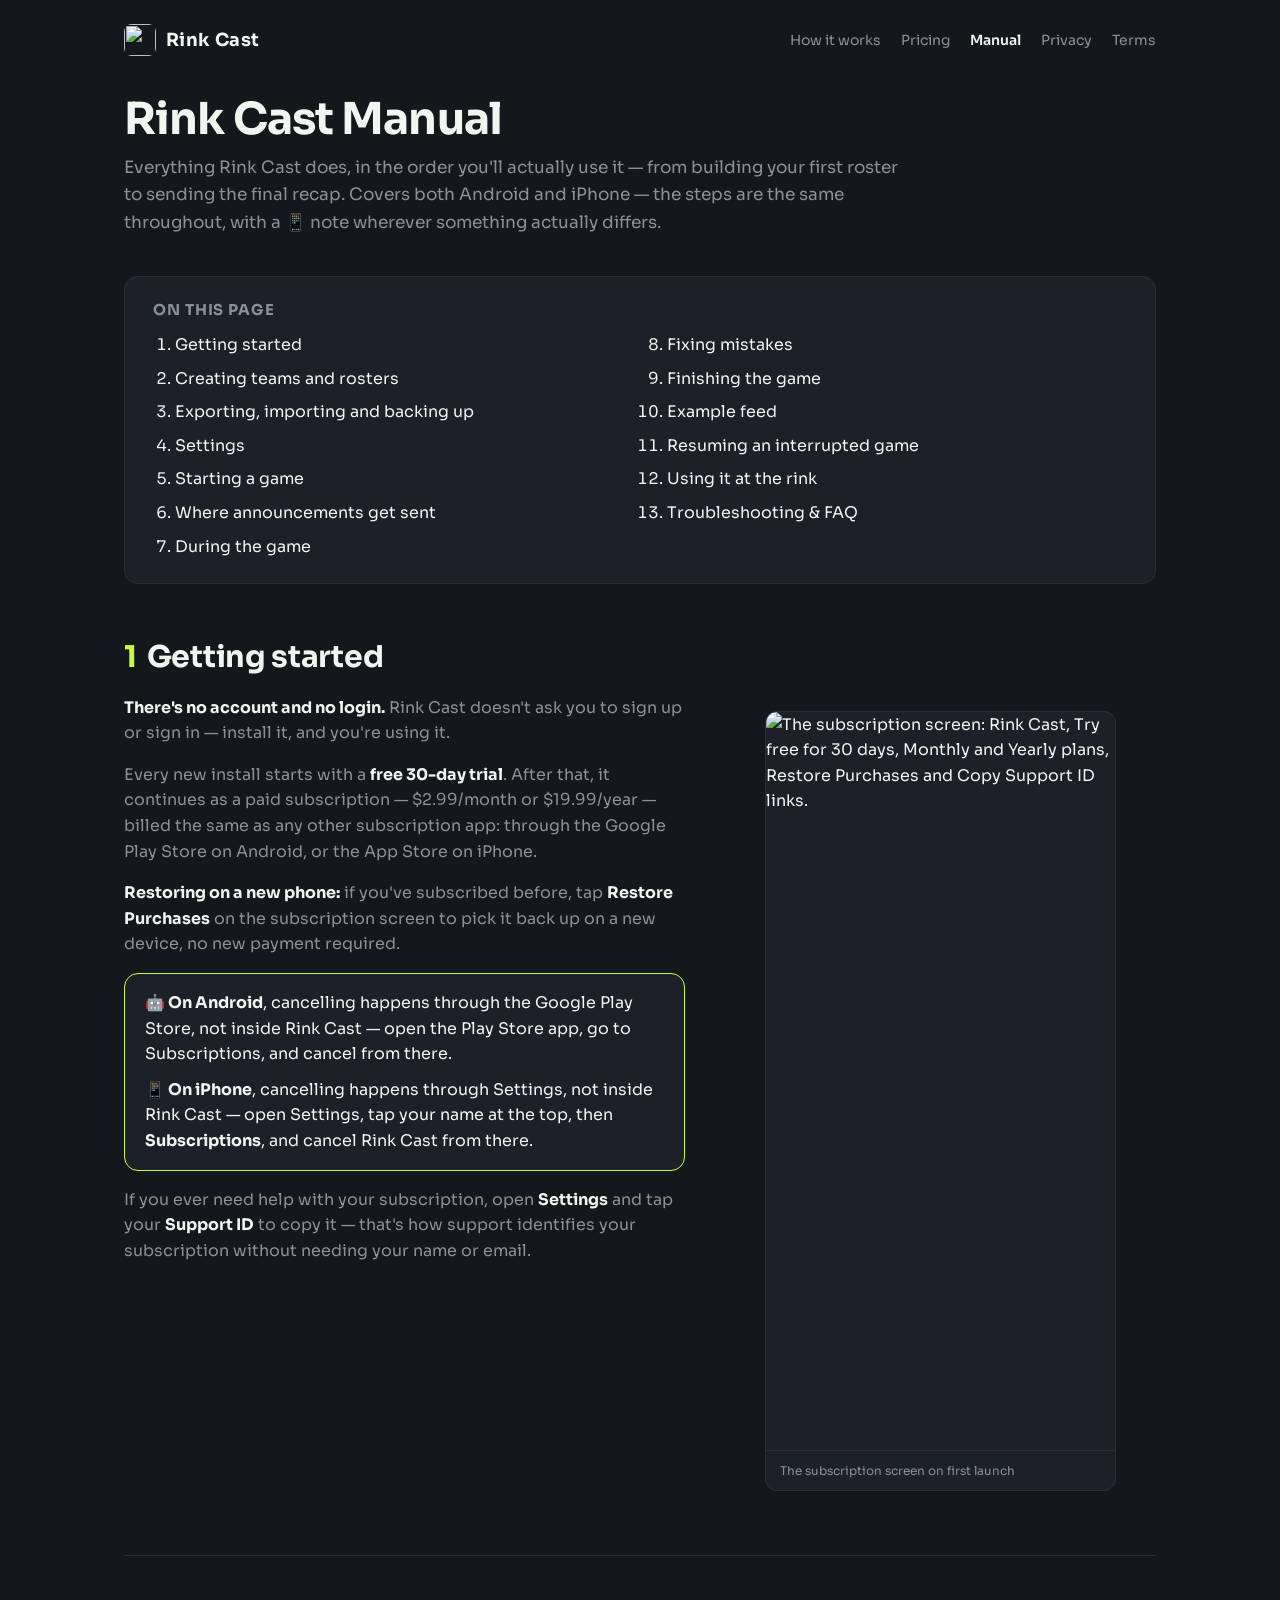
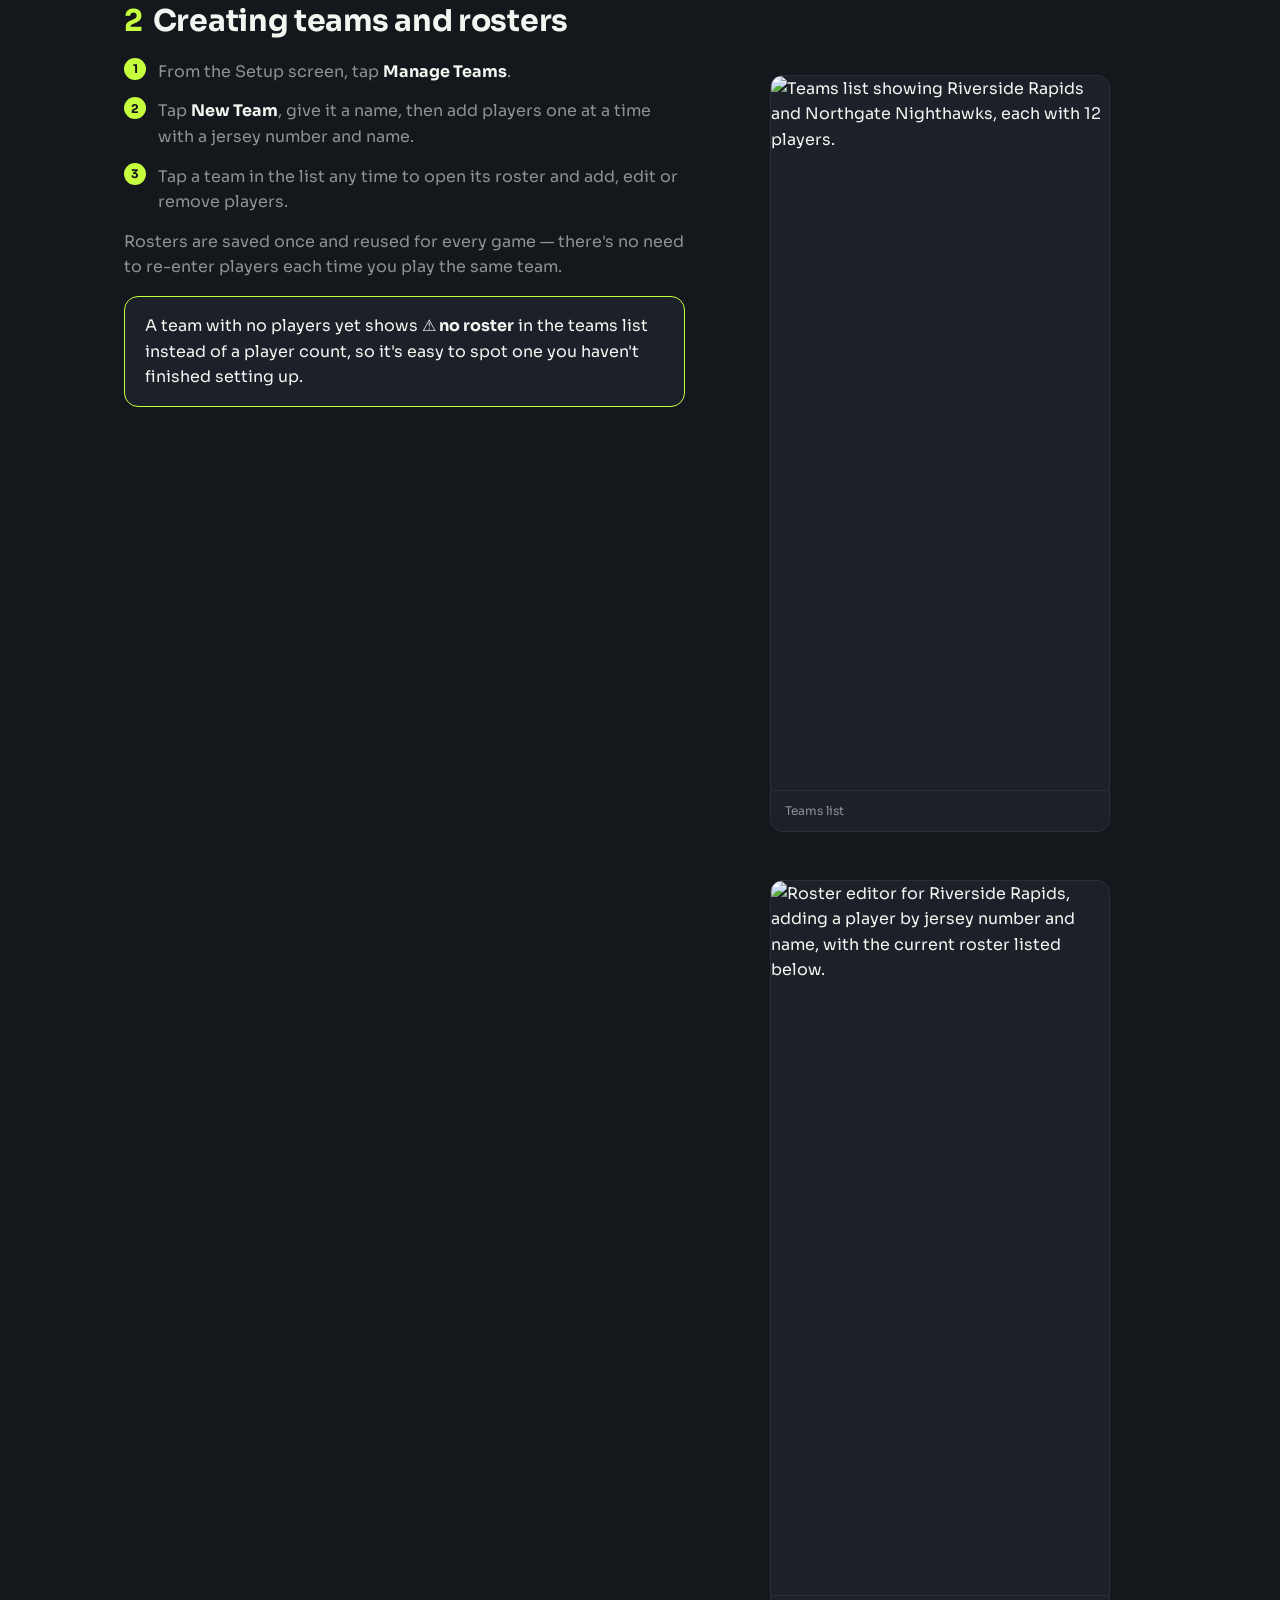
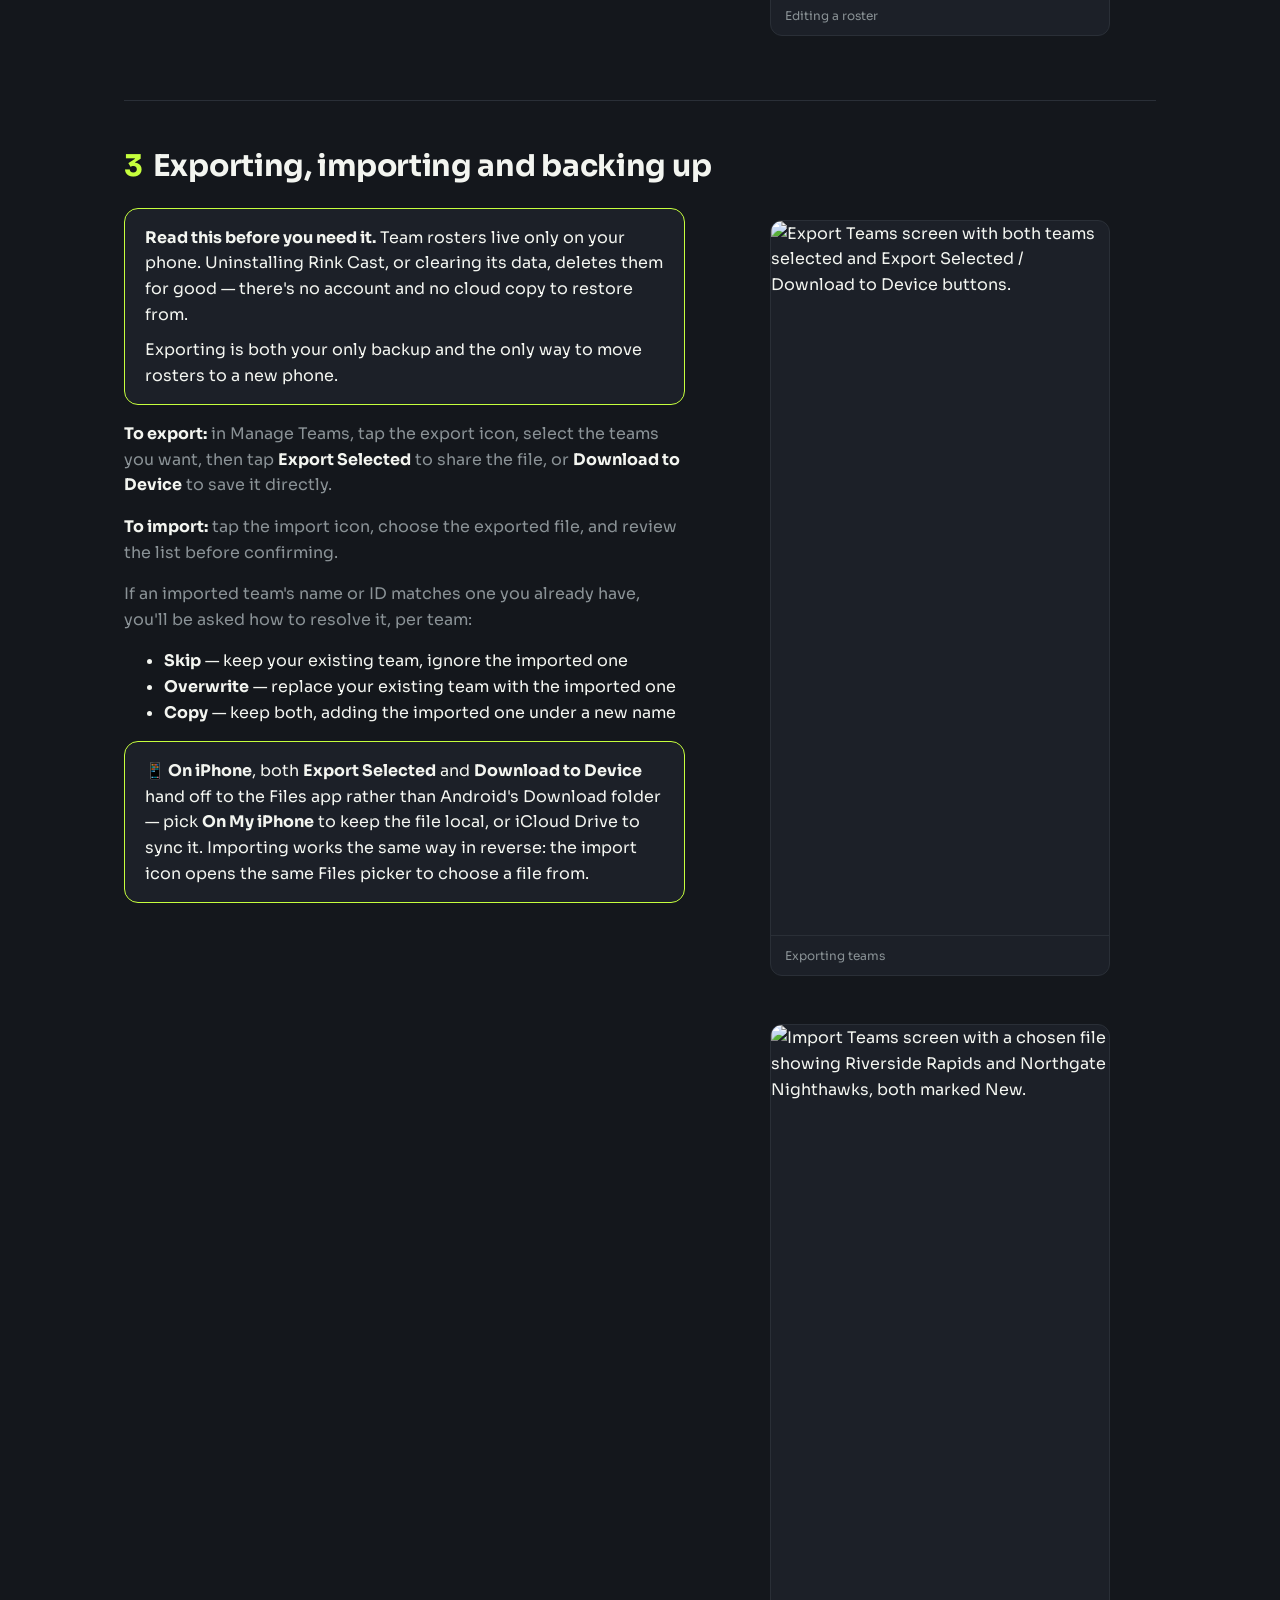
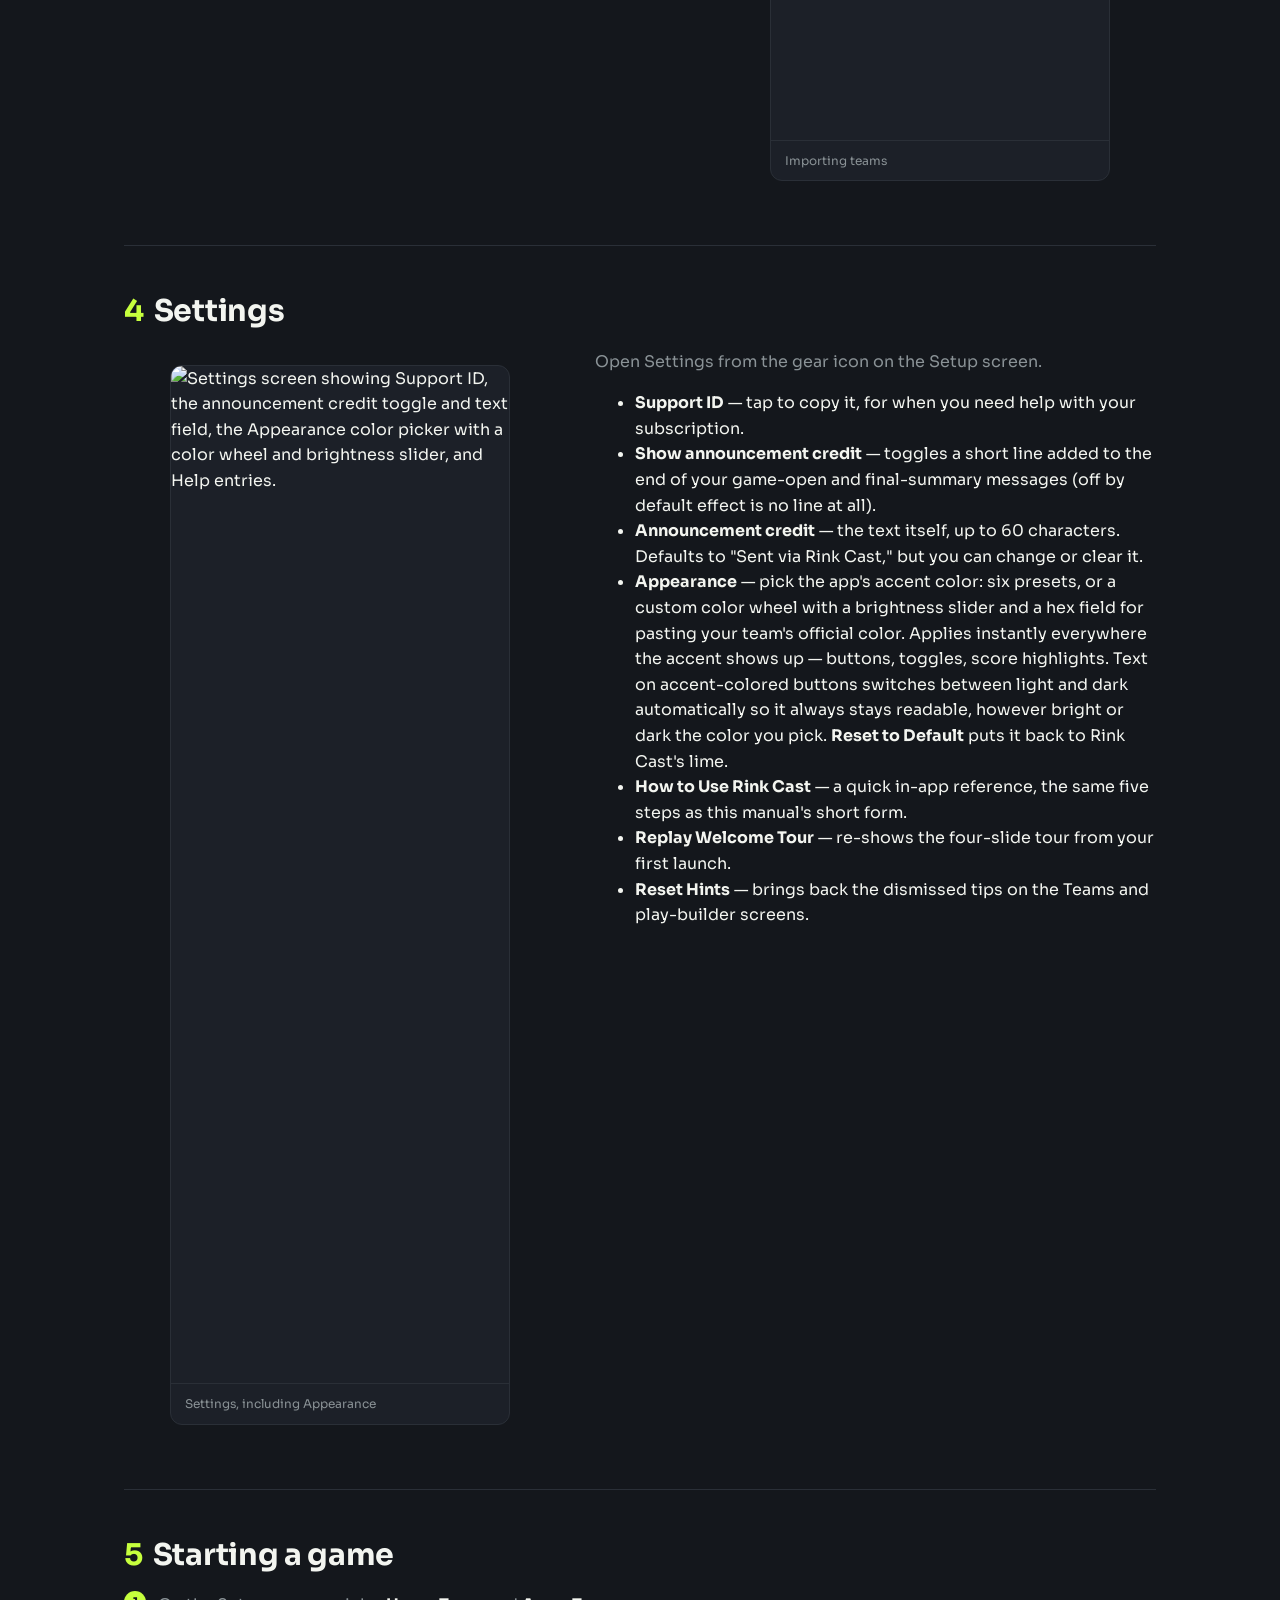
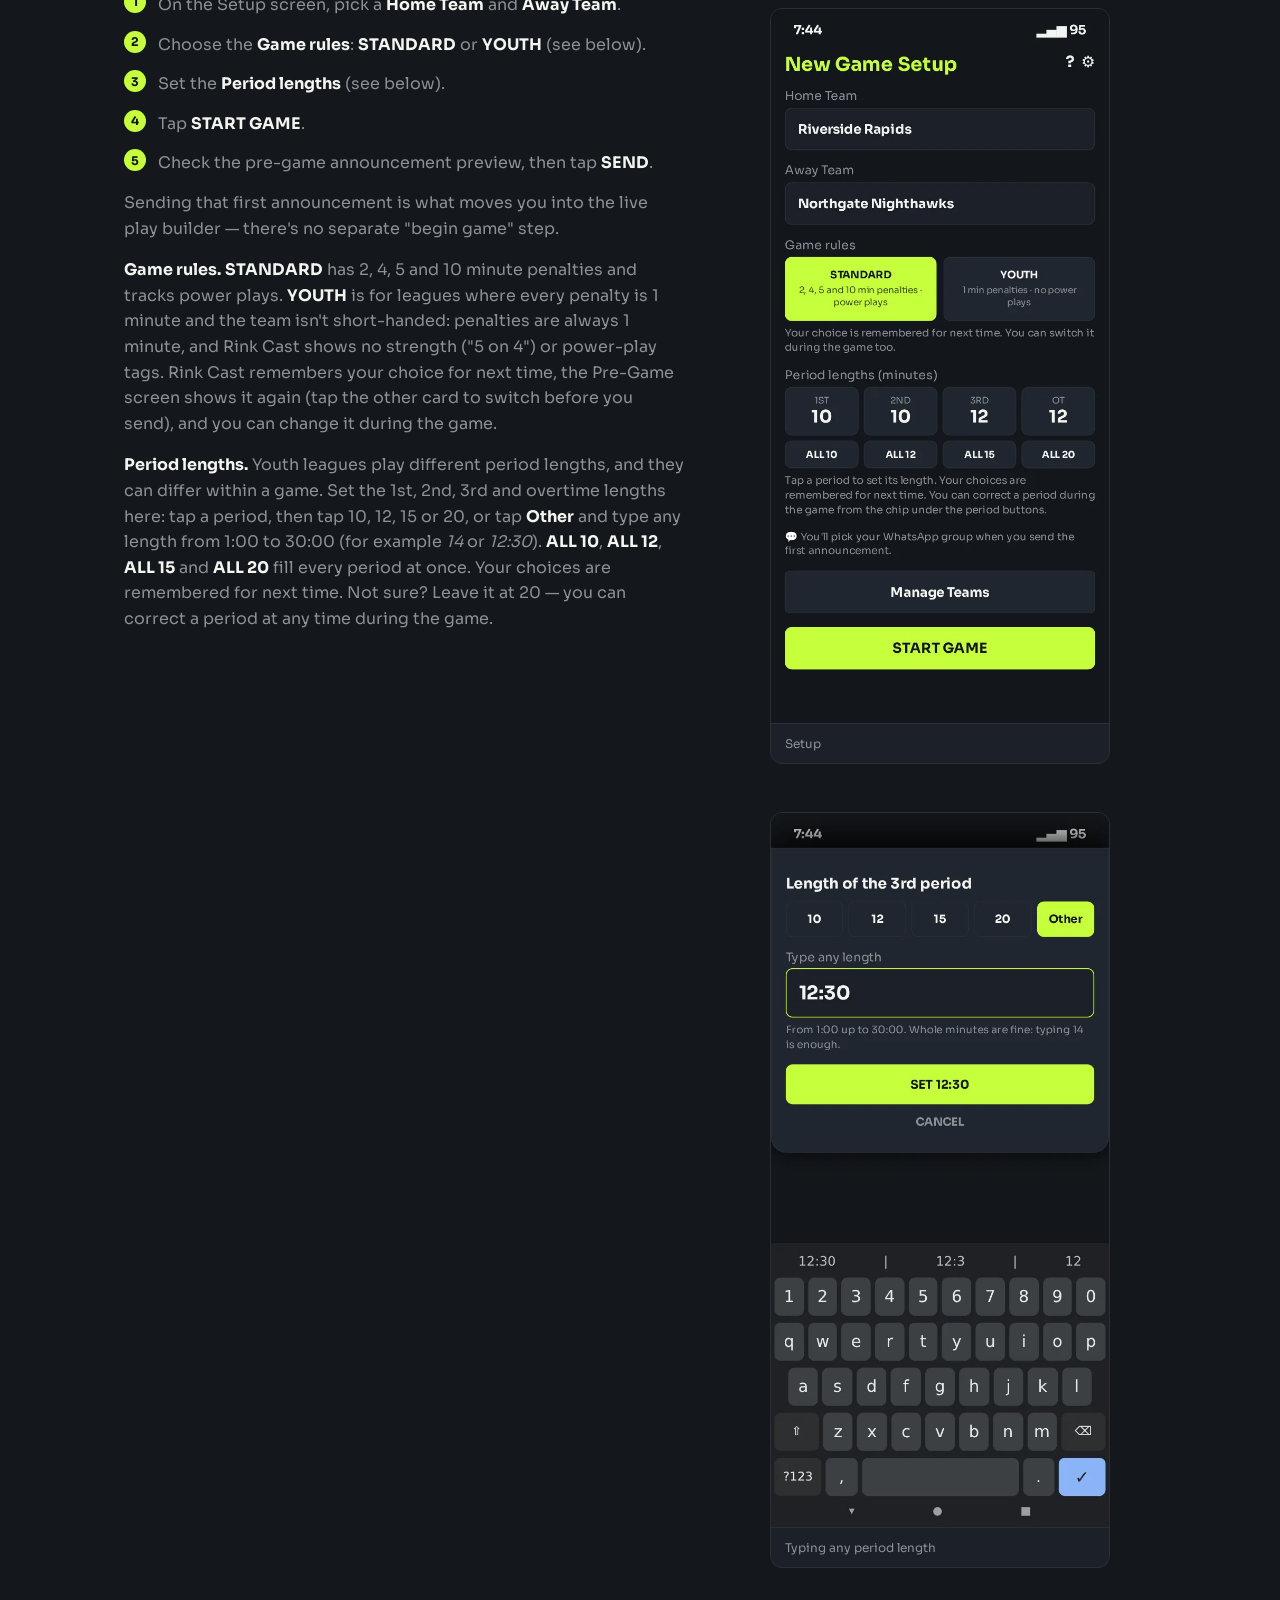
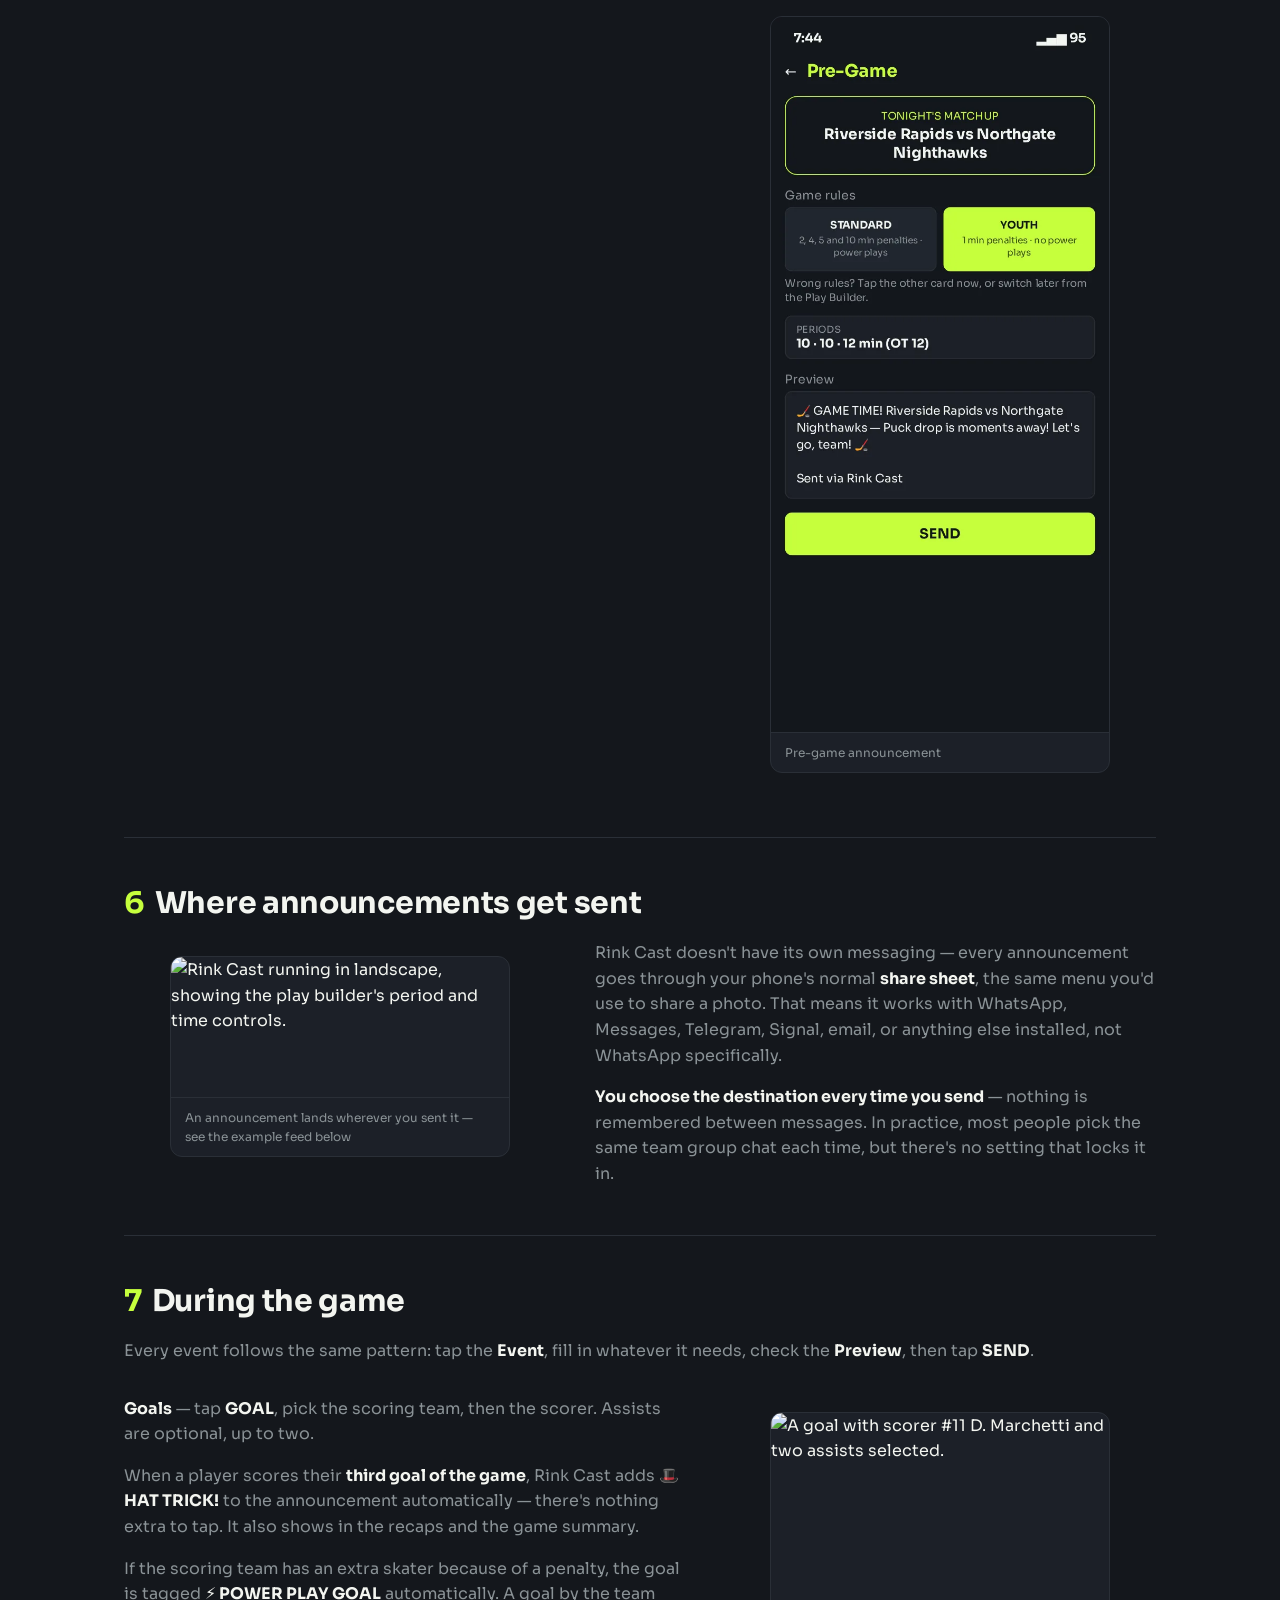
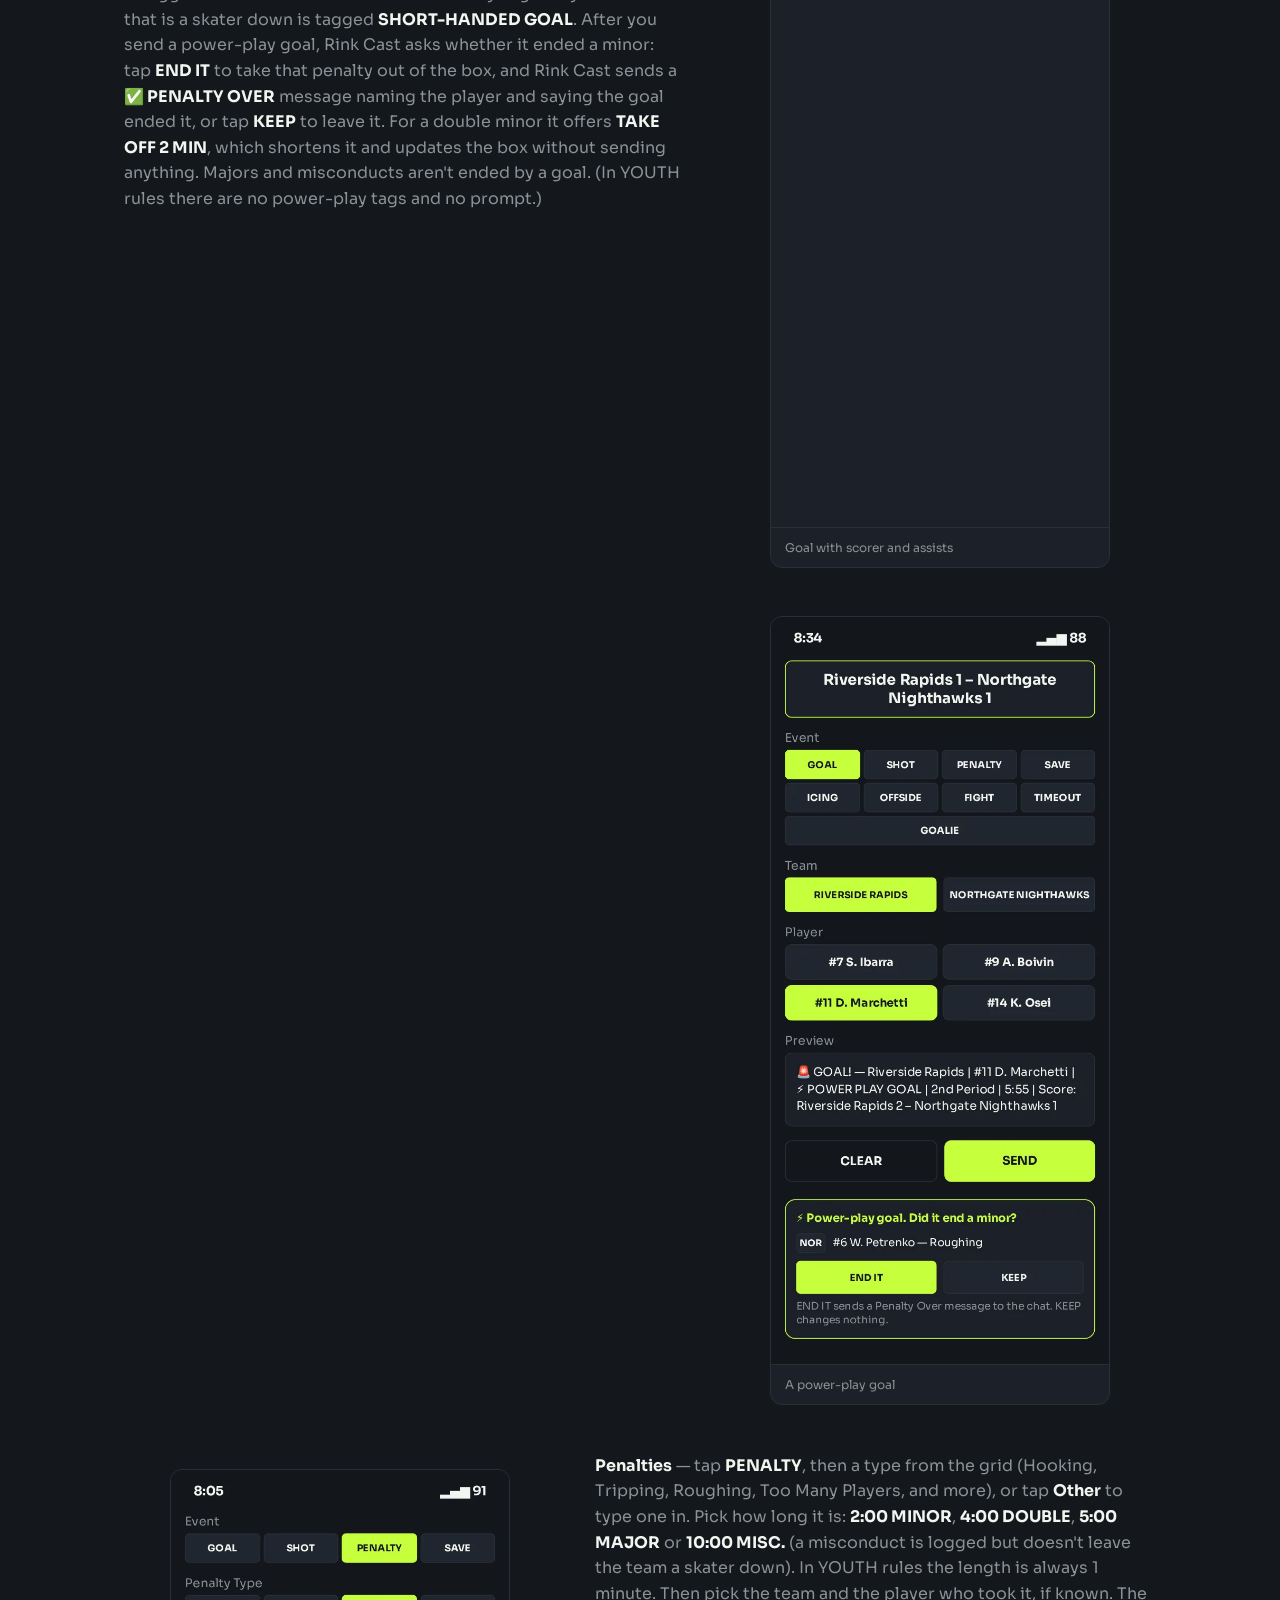
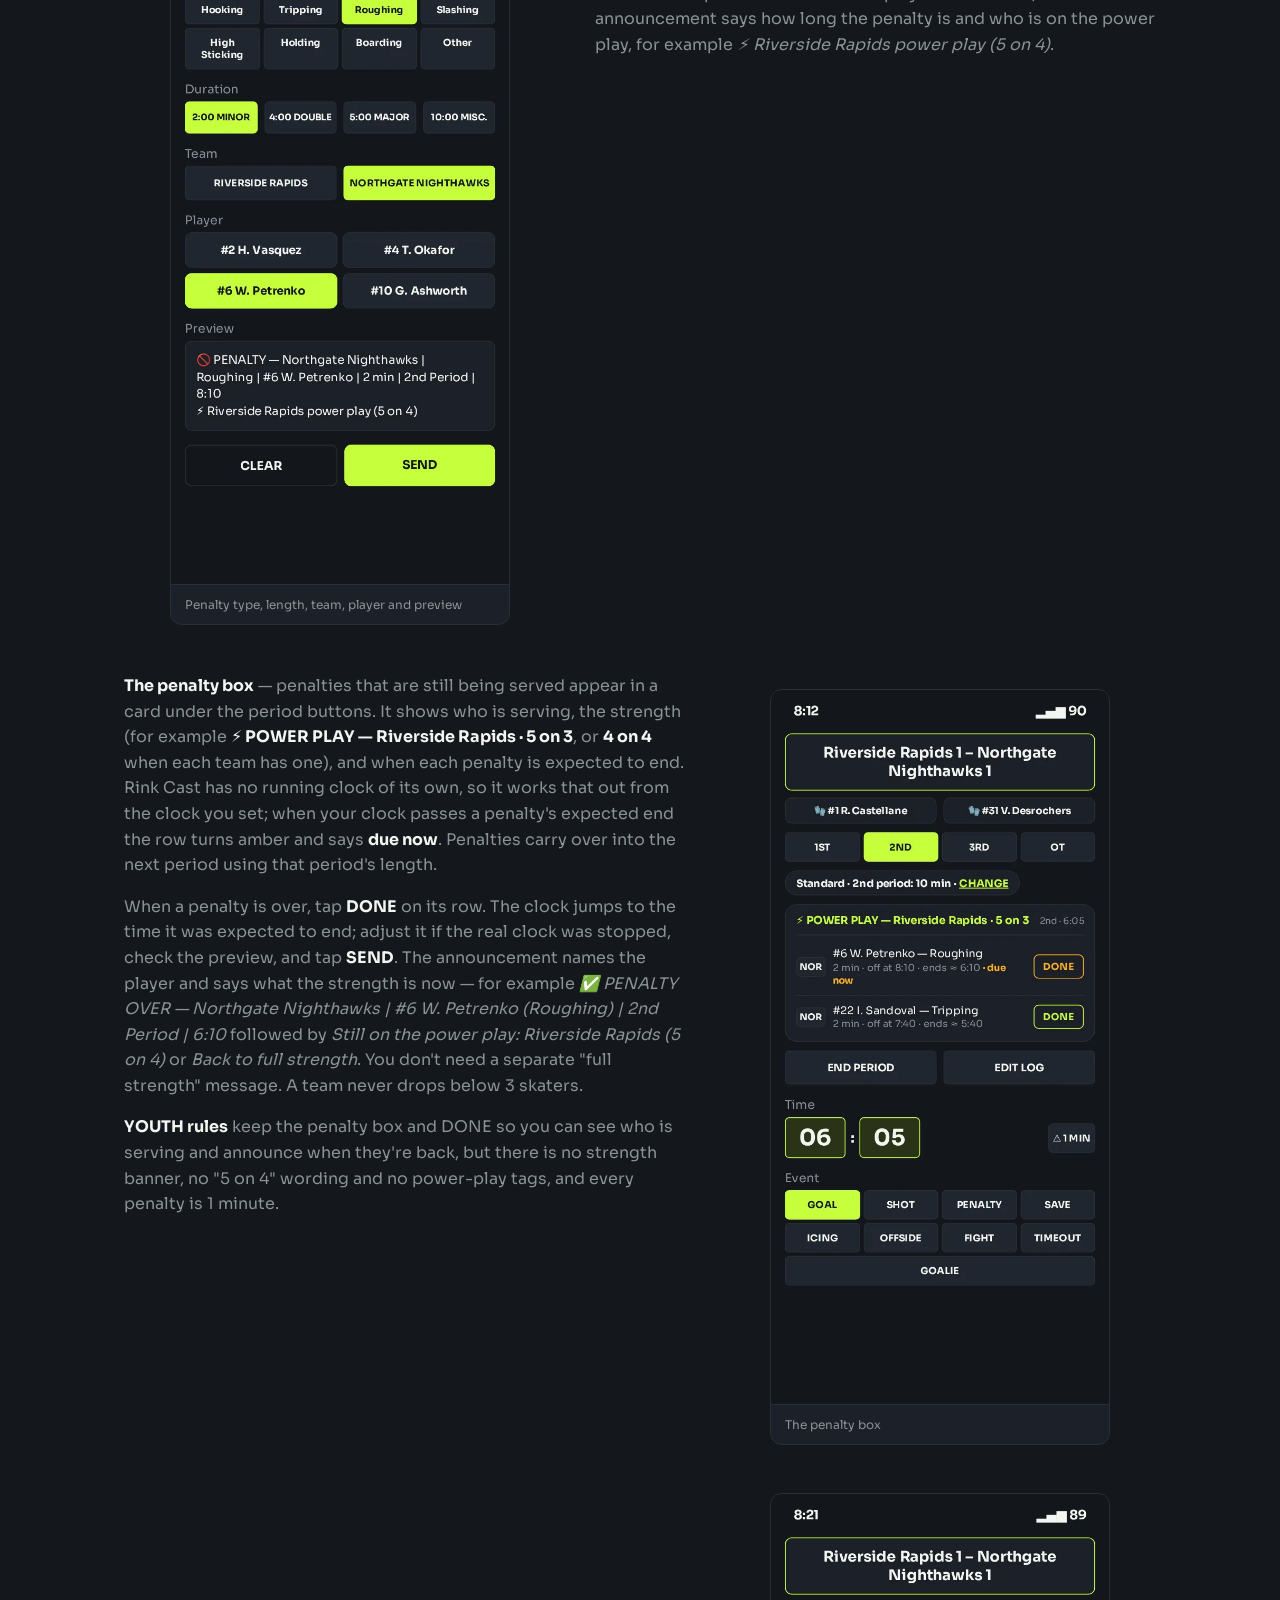
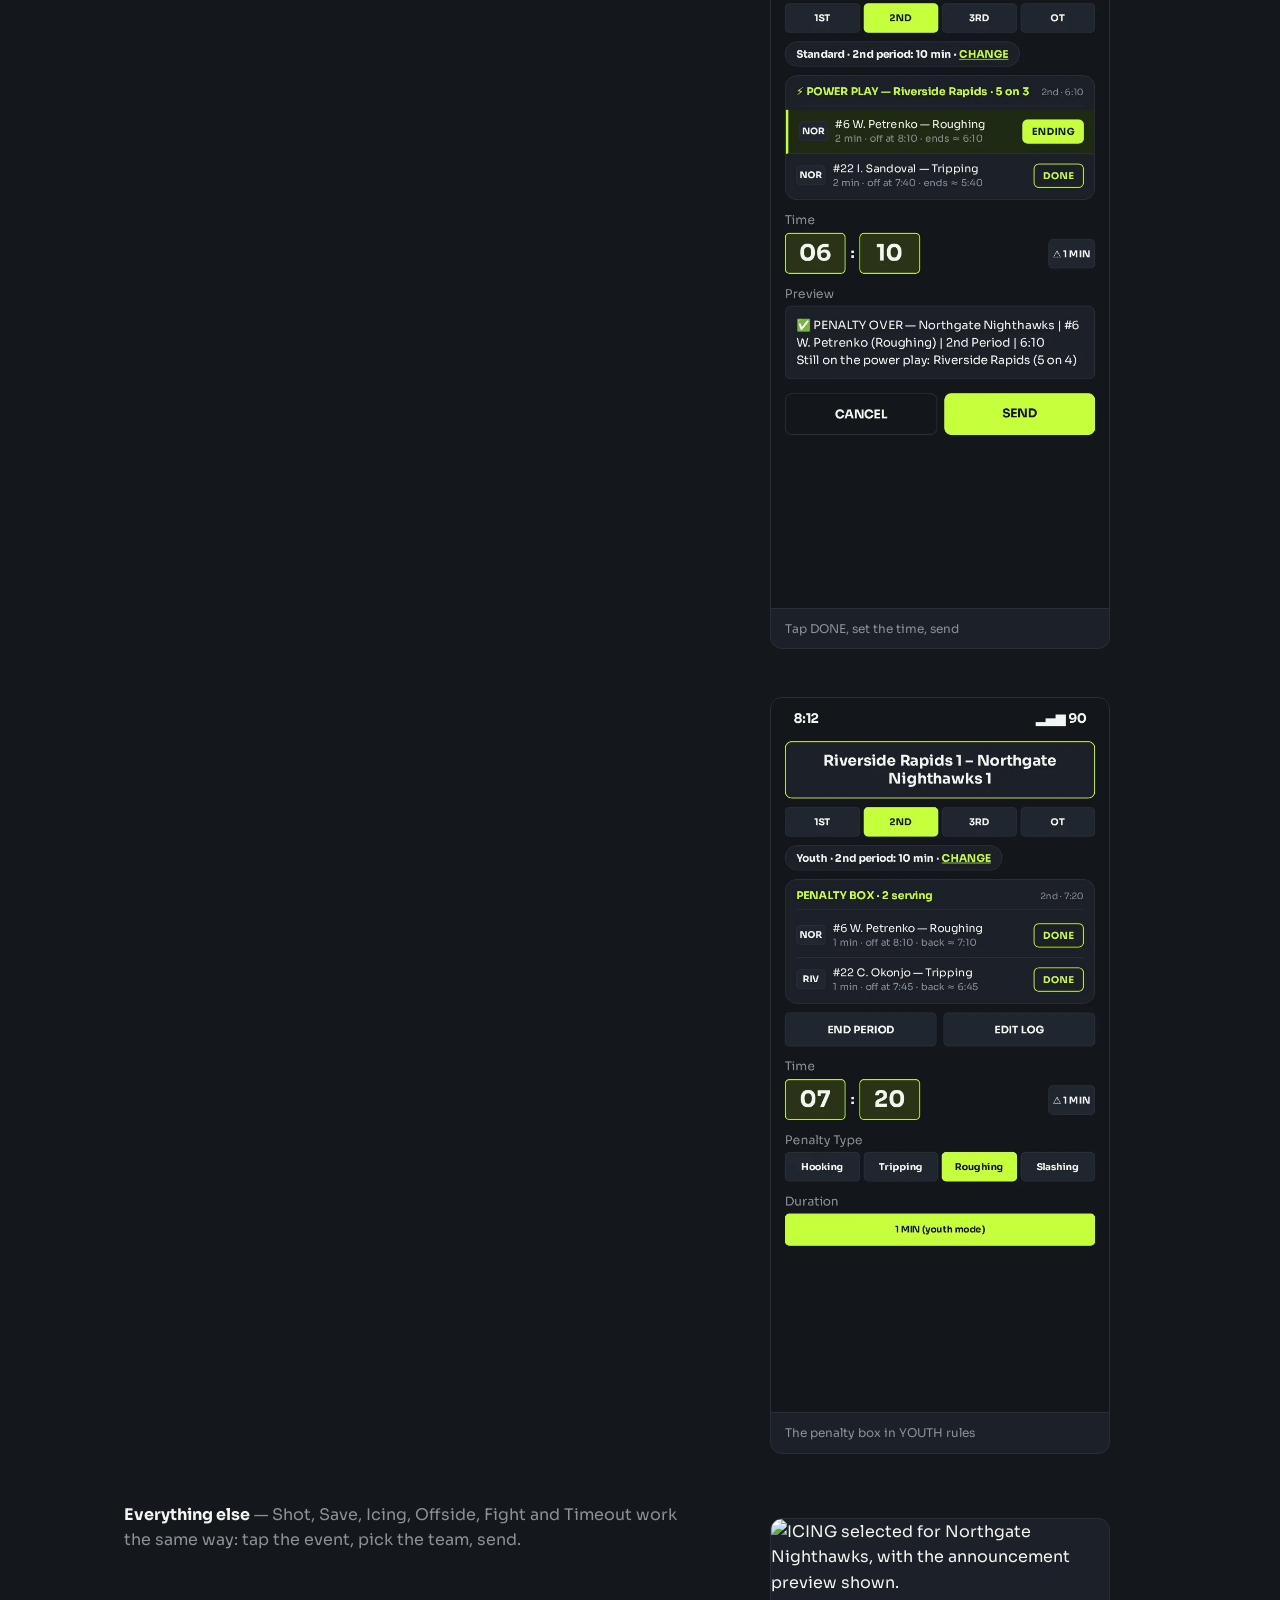
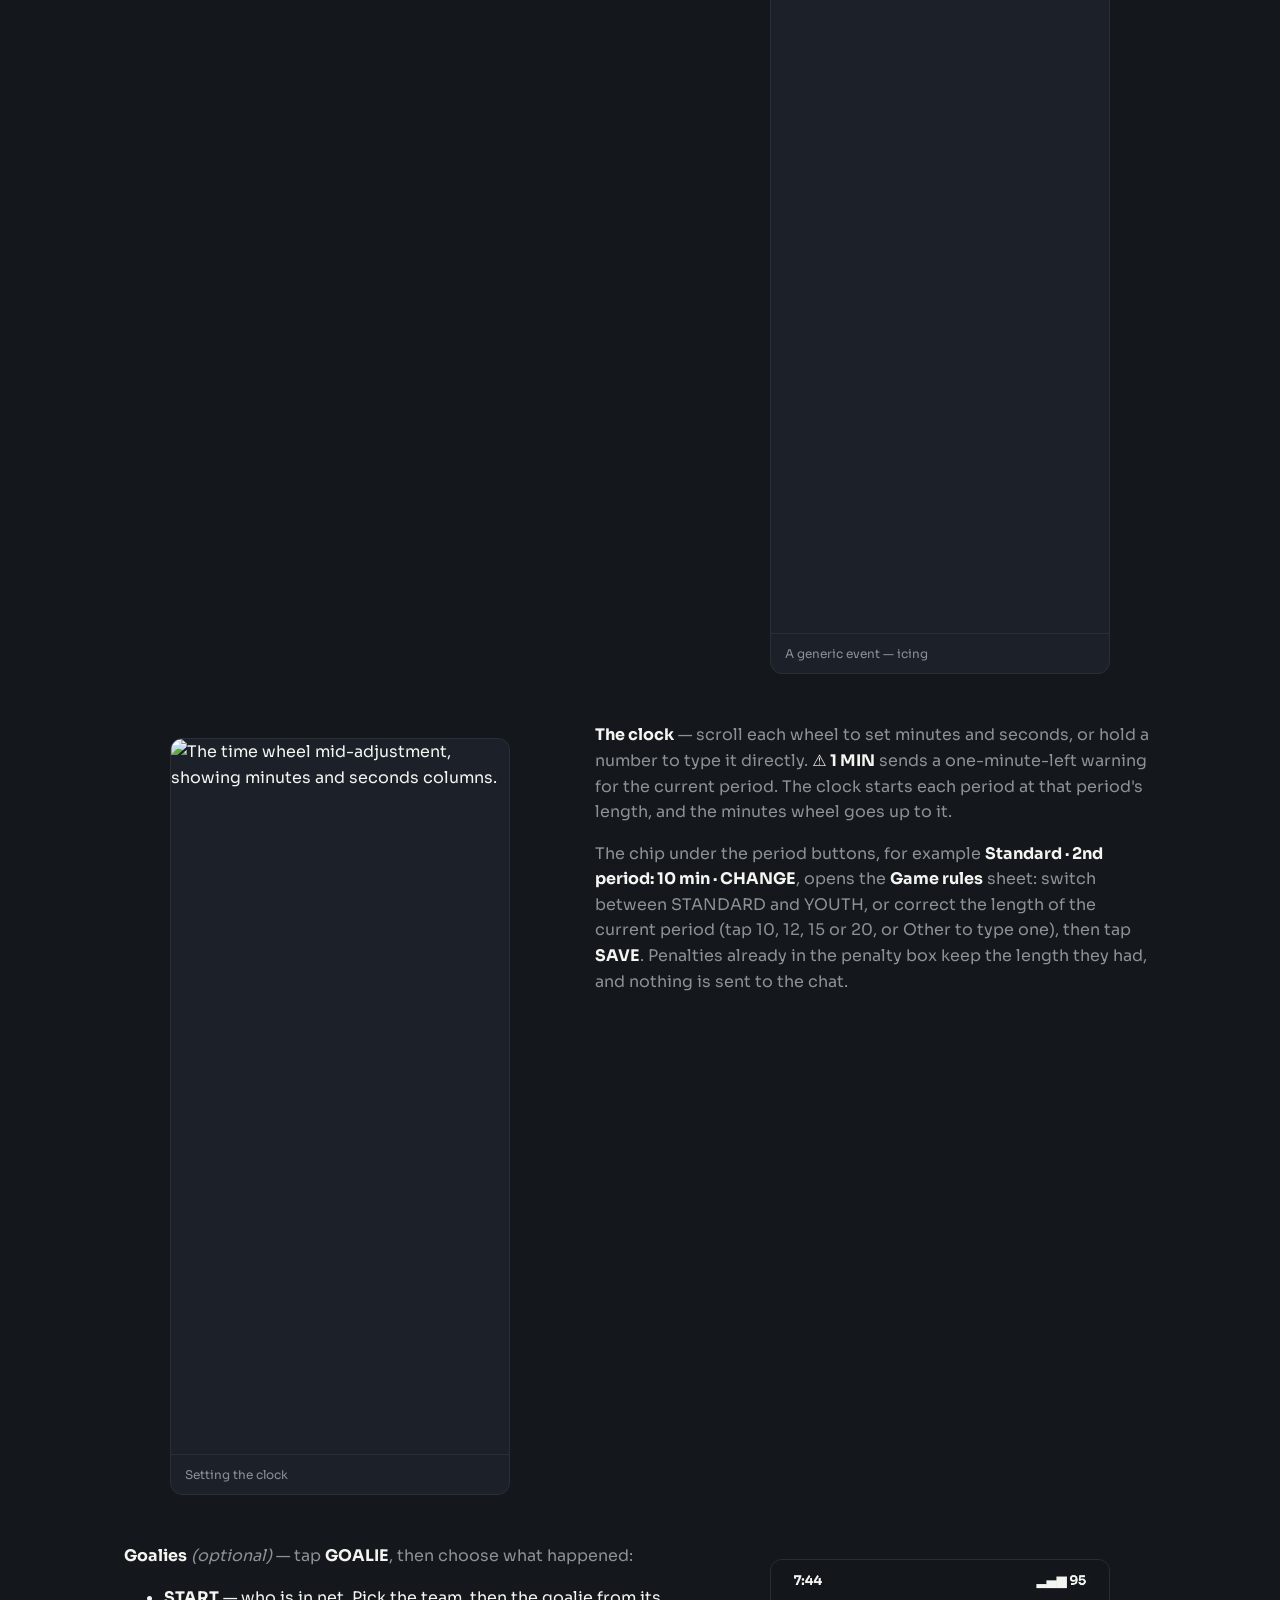
==== commit 22f6cd0e: "Manual: END IT after a power-play goal sends a Penalty Over message" ====
--- a/manual.html
+++ b/manual.html
@@ -299,9 +299,10 @@
           <p>If the scoring team has an extra skater because of a penalty, the goal is tagged
             <strong>⚡ POWER PLAY GOAL</strong> automatically. A goal by the team that is a skater down is tagged
             <strong>SHORT-HANDED GOAL</strong>. After you send a power-play goal, Rink Cast asks whether it ended a
-            minor: tap <strong>END IT</strong> to take that penalty out of the box (for a double minor it offers
-            <strong>TAKE OFF 2 MIN</strong>), or <strong>KEEP</strong> to leave it. This only updates the penalty box;
-            nothing extra is sent to the chat. Majors and misconducts aren't ended by a goal. (In YOUTH rules there
+            minor: tap <strong>END IT</strong> to take that penalty out of the box, and Rink Cast sends a
+            <strong>✅ PENALTY OVER</strong> message naming the player and saying the goal ended it, or tap
+            <strong>KEEP</strong> to leave it. For a double minor it offers <strong>TAKE OFF 2 MIN</strong>, which
+            shortens it and updates the box without sending anything. Majors and misconducts aren't ended by a goal. (In YOUTH rules there
             are no power-play tags and no prompt.)</p>
         </div>
         <div class="doc-shots doc-shots--row">
--- a/promo.css
+++ b/promo.css
@@ -417,8 +417,8 @@
 @keyframes reel-scroll {
   0% { transform: translateY(0); }
   20.0% { transform: translateY(0); }
-  46.667% { transform: translateY(-42.642%); }
-  52.5% { transform: translateY(-42.642%); }
+  46.667% { transform: translateY(-36.696%); }
+  52.5% { transform: translateY(-36.696%); }
   53.056% { transform: translateY(0); }
   100% { transform: translateY(0); }
 }
